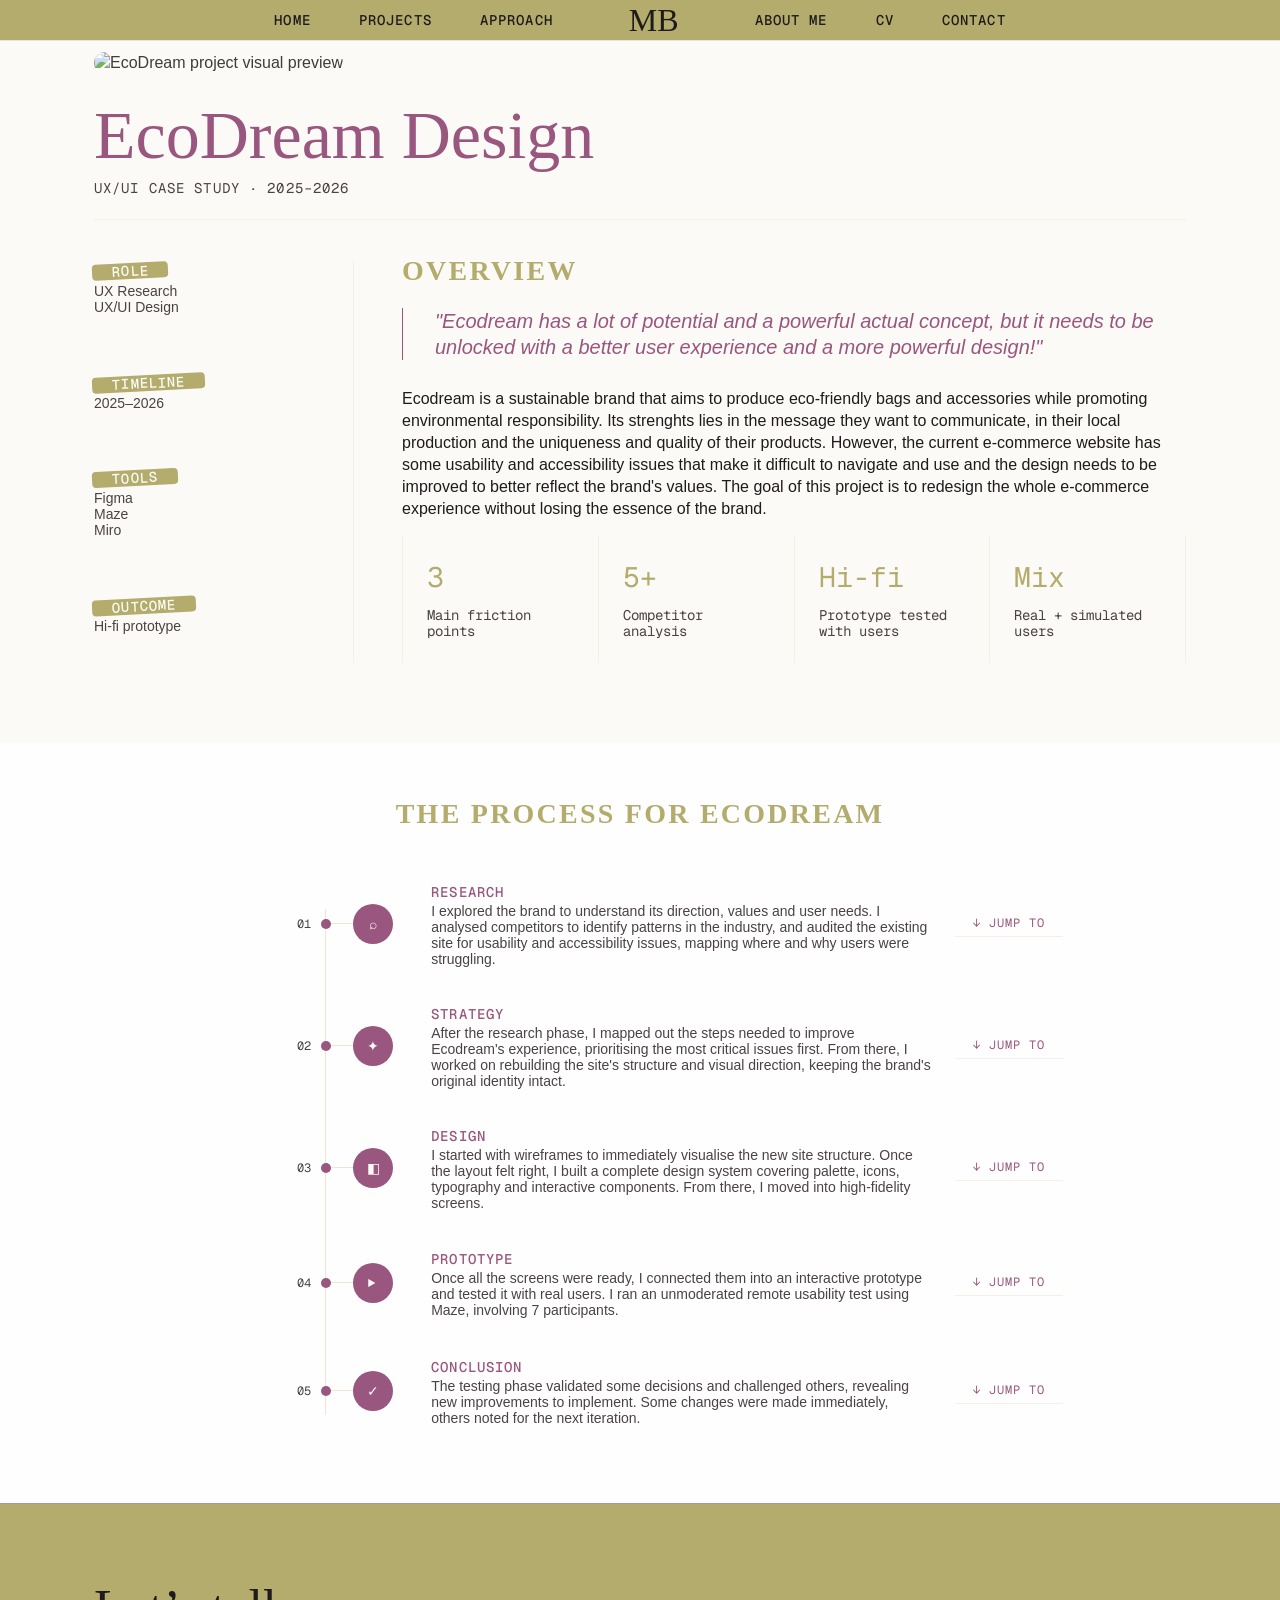
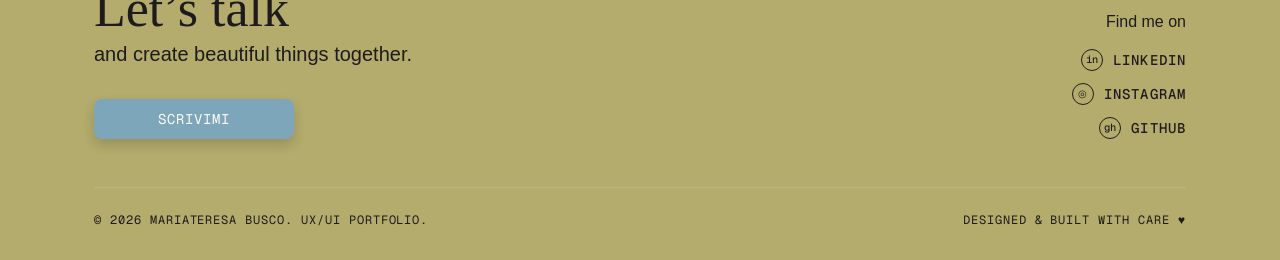
==== Progetti/Ecodream.html @ c70e2c80 "update" ====
<!DOCTYPE html>
<html lang="en">
<head>
  <meta charset="UTF-8">

  <meta name="viewport" content="width=device-width, initial-scale=1.0">

  <title>EcoDream Case Study - Mariateresa Busco</title>

  <meta name="description" content="EcoDream UX/UI case study focused on sustainable e-commerce, wireframing and user-centered design.">

  <link rel="icon" href="Assets/Favicon/favicon.svg" type="image/svg+xml">

  <link rel="preconnect" href="https://fonts.googleapis.com">
  <link rel="preconnect" href="https://fonts.gstatic.com" crossorigin>

  <link href="https://fonts.googleapis.com/css2?family=Geist+Mono:ital,wght@0,100..900;1,100..900&display=swap" rel="stylesheet">

  <link href="https://cdn.jsdelivr.net/npm/bootstrap@5.3.3/dist/css/bootstrap.min.css" rel="stylesheet">

  <link rel="stylesheet" href="../CSS/style.css">
</head>

<body class="ecodream-page">

<header class="site-header">
  <nav class="navbar">
    <div class="container page-container nav-wrapper">

      <ul class="nav-menu nav-menu-left">
        <li><a href="../index.html">Home</a></li>
        <li><a href="../index.html#projects">Projects</a></li>
        <li><a href="../index.html#approach">Approach</a></li>
      </ul>

      <a href="../index.html" class="site-logo" aria-label="Back to homepage">
        MB
      </a>

      <ul class="nav-menu nav-menu-right">
        <li><a href="../about.html">About me</a></li>
        <li><a href="../cv.html">CV</a></li>
        <li><a href="../contact.html">Contact</a></li>
      </ul>

    </div>
  </nav>
</header>

<main class="case-study-page">

  <!-- HERO -->
  <section class="case-hero">
    <div class="container page-container">

      <div class="case-hero-top">
        <div class="case-hero-image-wrapper">
  <img
    src="../Assets/Image/heroecodream.svg"
    alt="EcoDream project visual preview"
    class="case-hero-image"
  >
</div>
        
        <h1>EcoDream Design</h1>
        <p class="case-kicker">UX/UI Case Study · 2025–2026</p>
      </div>

      <div class="case-hero-line"></div>

      <div class="case-hero-grid">

        <aside class="case-meta">
          <div class="case-meta-item">
            <span class="diagonal-highlight" style="transform: rotate(-3deg);">Role</span>
            <p>UX Research<br>UX/UI Design</p>
          </div>

          <div class="case-meta-item">
            <span class="diagonal-highlight" style="transform: rotate(-3deg);">Timeline</span>
            <p>2025–2026</p>
          </div>

          <div class="case-meta-item">
            <span class="diagonal-highlight" style="transform: rotate(-3deg);">Tools</span>
            <p>Figma<br>Maze<br>Miro</p>
          </div>

          <div class="case-meta-item">
            <span class="diagonal-highlight" style="transform: rotate(-3deg);">Outcome</span>
            <p>Hi-fi prototype</p>
          </div>
        </aside>

        <div class="case-overview-intro">
          <p class="section-label">Overview</p>

          <blockquote class="case-quote">
          <h4>
            "Ecodream has a lot of potential and a powerful actual concept, but it needs to be unlocked with a better user experience and a more powerful design!"
          </h4>
          </blockquote>
          <p>Ecodream is a sustainable brand that aims to produce eco-friendly bags and accessories while promoting environmental responsibility.
            Its strenghts lies in the message they want to communicate, in their local production and the uniqueness and quality of their products.
            However, the current e-commerce website has some usability and accessibility issues that make it difficult to navigate and use and the design needs to be improved to better reflect the brand's values.
            The goal of this project is to redesign the whole e-commerce experience without losing the essence of the brand.

          <div class="case-overview-stats">
  

  <div class="case-stat">
    <span>3</span>
    <p>Main friction points</p>
  </div>

  <div class="case-stat">
    <span>5+ </span>
    <p>Competitor analysis</p>
  </div>


  <div class="case-stat">
    <span>Hi-fi</span>
    <p>Prototype tested with users</p>
  </div>

  <div class="case-stat">
    <span>Mix </span>
    <p>Real + simulated users</p>
  </div>
</div>
        </div>

      </div>

    </div>
  </section>

  <!-- PROCESS -->
  <section class="case-process">
    <div class="container page-container">

      <p class="section-label">The process for Ecodream</p>

      <div class="case-process-layout">

        <div class="case-process-timeline">

  <article class="case-process-step">
  <span class="case-process-index">01</span>

  <div class="case-process-visual">
    <span class="case-process-dot"></span>
    <span class="case-process-connector"></span>
    <span class="case-process-icon" aria-hidden="true">⌕</span>
  </div>

  <div class="case-process-text">
    <h3>Research</h3>
    <p>I explored the brand to understand its direction, values and user needs. I analysed competitors to identify patterns in the industry, and audited the existing site for usability and accessibility issues, mapping where and why users were struggling.</p>
  </div>

  <a href="#research" class="case-process-link">
    <span aria-hidden="true">↓</span>
    Jump to
  </a>
</article>

  <article class="case-process-step">
    <span class="case-process-index">02</span>

    <div class="case-process-visual">
      <span class="case-process-dot"></span>
      <span class="case-process-connector"></span>
      <span class="case-process-icon" aria-hidden="true">✦</span>
    </div>

    <div class="case-process-text">
      <h3>Strategy</h3>
      <p>After the research phase, I mapped out the steps needed to improve Ecodream's experience, prioritising the most critical issues first. From there, I worked on rebuilding the site's structure and visual direction, keeping the brand's original identity intact.

      </p></div>
    <a href="#strategy" class="case-process-link">
    <span aria-hidden="true">↓</span>
    Jump to
  </a>
  </article>

  <article class="case-process-step">
    <span class="case-process-index">03</span>

    <div class="case-process-visual">
      <span class="case-process-dot"></span>
      <span class="case-process-connector"></span>
      <span class="case-process-icon" aria-hidden="true">◧</span>
    </div>

    <div class="case-process-text">
      <h3>Design</h3>
      <p>I started with wireframes to immediately visualise the new site structure. Once the layout felt right, I built a complete design system covering palette, icons, typography and interactive components. From there, I moved into high-fidelity screens.</p>
    </div>
    <a href="#design" class="case-process-link">
    <span aria-hidden="true">↓</span>
    Jump to
  </a>
  </article>

  <article class="case-process-step">
    <span class="case-process-index">04</span>

    <div class="case-process-visual">
      <span class="case-process-dot"></span>
      <span class="case-process-connector"></span>
      <span class="case-process-icon" aria-hidden="true">▶</span>
    </div>

    <div class="case-process-text">
      <h3>Prototype</h3>
      <p>Once all the screens were ready, I connected them into an interactive prototype and tested it with real users. I ran an unmoderated remote usability test using Maze, involving 7 participants.</p>
    </div>
    <a href="#prototype" class="case-process-link">
    <span aria-hidden="true">↓</span>
    Jump to
  </a>
  </article>

  <article class="case-process-step">
    <span class="case-process-index">05</span>

    <div class="case-process-visual">
      <span class="case-process-dot"></span>
      <span class="case-process-connector"></span>
      <span class="case-process-icon" aria-hidden="true">✓</span>
    </div>

    <div class="case-process-text">
      <h3>Conclusion</h3>
      <p>The testing phase validated some decisions and challenged others, revealing new improvements to implement. Some changes were made immediately, others noted for the next iteration.</p>
    </div>
    <a href="#conclusion
    " class="case-process-link">
    <span aria-hidden="true">↓</span>
    Jump to
  </a>
  </article>

</div>

      </div>

    </div>
  </section>

</main>

<footer class="site-footer">
  <div class="container page-container">

    <div class="footer-content">

      <div class="footer-main">
        <h2>Let’s talk</h2>

        <p class="footer-subtitle">
          and create beautiful things together.
        </p>

        <a href="../contact.html" class="btn-custom btn-custom-large btn-custom-primary">
          Scrivimi
        </a>
      </div>

      <div class="footer-social">
        <p>Find me on</p>

        <div class="footer-links">
          <a href="https://www.linkedin.com/" target="_blank" rel="noopener noreferrer">
            <span class="footer-link-icon" aria-hidden="true">in</span>
            <span>LinkedIn</span>
          </a>

          <a href="https://www.instagram.com/" target="_blank" rel="noopener noreferrer">
            <span class="footer-link-icon" aria-hidden="true">◎</span>
            <span>Instagram</span>
          </a>

          <a href="https://github.com/" target="_blank" rel="noopener noreferrer">
            <span class="footer-link-icon" aria-hidden="true">gh</span>
            <span>GitHub</span>
          </a>
        </div>
      </div>

    </div>

    <div class="footer-bottom">
      <p>© 2026 Mariateresa Busco. UX/UI Portfolio.</p>
      <p>Designed &amp; built with care ♥</p>
    </div>

  </div>
</footer>

</body>
</html>
---- CSS/style.css ----
/* =========================  TYPOGRAPHY SCALE - DESKTOP ========================= */
@font-face {
  font-family: "Satoshi-Variable";
  src: url("Assets/Fonts/Satoshi-Variable.woff2") format("woff2");
  font-weight: 400;
  font-style: normal;
  font-display: swap;
}
@font-face {
  font-family: "Satoshi";
  src: url("Assets/Fonts/Satoshi-VariableItalic.woff2") format("woff2");
  font-weight: 400;
  font-style: italic;
  font-display: swap;
}
@font-face {
  font-family: "Sundrea";
  src: url("Assets/Fonts/Sundrea.woff2") format("woff2");
  font-weight: 400;
  font-style: normal;
  font-display: swap;
}
*,
*::before,
*::after {
  box-sizing: border-box;
}

html {
  scroll-behavior: smooth;
  scroll-padding-top: 90px;
}

body {
  margin: 0;
  background-color: #FCFAF6;
  color: #1F1B1C;
  font-family: "Satoshi-Variable", sans-serif;
  font-size: 1rem;
  line-height: 1.375rem;
}

img {
  max-width: 100%;
  height: auto;
}

a {
  color: inherit;
  text-decoration: none;
}

.page-container {
  padding-left: 24px;
  padding-right: 24px;
}

section {
  padding-top: 96px;
  padding-bottom: 96px;
}

.section-label {
  margin-bottom: 16px;
  color: #720E2B;
  font-family: "Sundrea", serif;
  font-size: 0.78rem;
  font-weight: 700;
  letter-spacing: 0.14em;
  text-transform: uppercase;
}

h1,
h2,
h3,
h4,
p {
  margin-top: 0;
}

h1 {
  max-width: 900px;
  margin-bottom: 24px;
  font-family: "Sundrea", serif;
  font-size: 4.25rem;
  line-height: 5.1875rem;
  color: #720E2B;
}

h2 {
  max-width: 760px;
  margin-bottom: 20px;
  font-family: "Sundrea", serif;
  font-size: 3.25rem;
  line-height: 4.0625rem;
}

h3 {
  margin-bottom: 12px;
  font-family: "Geist Mono", monospace;
  font-size: 2.375rem;
  line-height: 2.8125rem;
}

h4 {
  margin-bottom: 12px;
  font-family: "Geist Mono", monospace;
  font-size: 1.75rem;
  line-height: 2.1875rem;
}

p {
  color: #1F1B1C;
  font-size: 1rem;
  line-height: 1.375rem;
}

/* ------------------LAYOUT / STRUCTURE--------------------------- */
.site-header {
  position: sticky;
  top: 0;
  z-index: 1000;
  background-color: #720E2B;
  border-bottom: 1px solid rgba(167, 154, 157, 0.25);
}

.navbar {
  width: 100%;
  padding: 0;
}

.nav-wrapper {
  width: -moz-fit-content;
  width: fit-content;
  min-height: 40px;
  display: flex;
  align-items: center;
  justify-content: center;
  gap: 48px;
}

.nav-menu {
  display: flex;
  align-items: center;
  gap: 48px;
  list-style: none;
  margin: 0;
  padding: 0;
}

.site-logo {
  flex-shrink: 0;
}

/* ------------------FINE LAYOUT / STRUCTURE--------------------------- */
.hero-section {
  position: relative;
  z-index: 1;
  overflow: hidden;
  padding-bottom: clamp(100px, 12vw, 180px);
}

.hero-row {
  row-gap: 48px;
}

.section-heading {
  max-width: 760px;
  margin-bottom: 48px;
  color: #720E2B;
}

/* --------------------------- PROJECTS LAYOUT----------------------------------- */
.projects-section {
  padding-top: 0px;
}

.projects-section .section-heading {
  max-width: 760px;
  margin-left: auto;
  text-align: right;
  margin-bottom: 48px;
  margin-top: -40px;
}

.projects-asymmetric-grid {
  display: grid;
  grid-template-columns: repeat(12, 1fr);
  -moz-column-gap: 24px;
       column-gap: 24px;
  row-gap: 64px !important;
  align-items: stretch;
}

/* --------------------------- FINE PROJECTS LAYOUT----------------------------------- */
.approach-section {
  background-color: #FCFAF6;
  margin-top: -60px;
}

.approach-grid {
  display: grid;
  grid-template-columns: repeat(4, 1fr);
  gap: 1px;
  border: 1px solid #A79A9D;
  background-color: #A79A9D;
  border-radius: 16px;
  overflow: hidden;
}

.site-footer {
  padding: 32px 0;
  border-top: 1px solid #A79A9D;
}

.footer-content {
  display: flex;
  justify-content: space-between;
  gap: 24px;
  align-items: center;
}

.footer-links {
  display: flex;
  gap: 20px;
}

/* ------------------BUTTONS / CTA--------------------------- */
.btn-custom {
  display: inline-flex;
  align-items: center;
  justify-content: center;
  border: none;
  text-decoration: none;
  font-family: "Geist Mono", monospace;
  font-weight: 400;
  line-height: 1;
  color: #FCFAF6;
  font-size: 0.875rem;
  text-transform: uppercase;
  cursor: pointer;
  letter-spacing: 0.08em;
  transition: background-color 0.25s ease, color 0.25s ease, transform 0.25s ease, box-shadow 0.25s ease;
}

/* Sizes */
.btn-custom-large {
  min-width: 200px;
  min-height: 40px;
  padding: 8px 32px;
  border-radius: 8px;
  font-size: 0.875rem;
  line-height: 1.375rem;
}

.btn-custom-small {
  min-width: 140px;
  min-height: 30px;
  padding: 8px 24px;
  border-radius: 8px;
  font-size: 0.75rem;
  line-height: 1rem;
}

/* Primary: blue */
.btn-custom-primary {
  background-color: #7DA6BB;
  color: #FCFAF6;
  box-shadow: 0 6px 12px rgba(31, 27, 28, 0.18);
}
.btn-custom-primary:hover {
  background-color: rgb(91.5151515152, 143.0757575758, 169.4848484848);
  color: #FCFAF6;
  transform: rotate(-2deg);
}
.btn-custom-primary:active {
  background-color: rgb(72.1212121212, 115.6060606061, 137.8787878788);
  color: #FCFAF6;
  transform: rotate(0deg);
  box-shadow: none;
}

/* Secondary: grey */
.btn-custom-secondary {
  background-color: rgb(190.746031746, 181.253968254, 183.4444444444);
  color: #FCFAF6;
  box-shadow: 0 6px 12px rgba(31, 27, 28, 0.18);
}
.btn-custom-secondary:hover {
  background-color: #A79A9D;
  color: #FCFAF6;
  transform: rotate(-2deg);
}
.btn-custom-secondary:active {
  background-color: rgb(143.253968254, 126.746031746, 130.5555555556);
  color: #FCFAF6;
  transform: rotate(0deg);
  box-shadow: none;
}

/* Disabled */
.btn-custom.is-disabled,
.btn-custom:disabled {
  background-color: #A79A9D;
  color: #FCFAF6;
  pointer-events: none;
  cursor: not-allowed;
  box-shadow: none;
  transform: none;
}

/* -----------------------------END BUTTON---------------------------------- */
.style-one {
  font-feature-settings: "ss01" on;
}

.diagonal-highlight {
  display: inline-block;
  padding: 0.08em 0.2em;
  background-color: #7DA6BB;
  color: #720E2B;
  transform: rotate(-3deg);
  transform-origin: center;
  line-height: 1;
  font-family: "Geist Mono", monospace;
  border-radius: 4px;
  margin: 0 4px;
}

.bigger-word {
  display: inline-block;
  font-size: 120%;
}

/* ------------------Nav Menu--------------------------- */
.site-logo {
  display: inline-flex;
  align-items: center;
  justify-content: center;
  margin-inline: 28px;
  flex-shrink: 0;
}

.site-logo {
  font-family: "Sundrea", serif;
  font-size: 2rem;
  line-height: 1;
  font-weight: 400;
  color: #7DA6BB;
  text-decoration: none;
}

.nav-menu a {
  font-family: "Geist Mono", monospace;
  font-size: 0.875rem;
  line-height: 1.375rem;
  font-weight: 500;
  letter-spacing: 0.08em;
  text-transform: uppercase;
  color: #FCFAF6;
  text-decoration: none;
}
.nav-menu a:hover {
  color: #7DA6BB;
}

/* ------------------ FINE Nav Menu--------------------------- */
.hero-text {
  max-width: -moz-fit-content;
  max-width: fit-content;
  margin-bottom: 32px;
  font-family: "Satoshi-Variable", sans-serif;
  font-size: 1.25rem;
  line-height: 1.625rem;
}

.hero-actions {
  display: flex;
  flex-wrap: wrap;
  gap: 16px;
}

.hero-title {
  display: flex;
  align-items: center;
  gap: 4px;
  max-width: 1000px;
  margin-bottom: 32px;
  font-family: "Sundrea", serif;
  font-size: 4.25rem;
  line-height: 5.1875rem;
  font-weight: 400;
}

.hero-title-kicker {
  display: flex;
  flex-direction: column;
  flex-shrink: 0;
  font-family: "Sundrea", serif;
  font-size: 1.75rem;
  line-height: 1.375rem;
  font-weight: 700;
  text-transform: uppercase;
  letter-spacing: 0.08em;
  color: #7DA6BB;
}

/* ------------------ ARROWS--------------------------- */
.section-heading-arrow-left {
  position: relative;
  display: block;
  width: 300px;
  height: 2px;
  margin-top: -35px;
  margin-left: auto;
  background-color: #1F1B1C;
  z-index: -1;
}

.section-heading-arrow-left::before {
  content: "";
  position: absolute;
  left: 0;
  top: 50%;
  width: 10px;
  height: 10px;
  border-left: 2px solid #1F1B1C;
  border-bottom: 2px solid #1F1B1C;
  transform: translateY(-50%) rotate(45deg);
}

.projects-section .section-heading .section-heading-arrow-left {
  margin-left: auto;
}

.hero-title-arrow {
  position: relative;
  display: inline-block;
  flex-shrink: 0;
  width: 85px;
  height: 2px;
  margin-bottom: 4px;
  background-color: #1F1B1C;
}

.hero-title-arrow::after {
  content: "";
  position: absolute;
  right: 0;
  top: 50%;
  width: 9px;
  height: 9px;
  border-top: 1px solid #1F1B1C;
  border-right: 1px solid #1F1B1C;
  transform: translateY(-50%) rotate(45deg);
}

/* ------------------ARROWS END--------------------------- */
.hero-title-main {
  display: inline-block;
}

.hero-title-line {
  display: block;
}

.hero-title-small {
  display: block;
  max-width: 640px;
  margin-top: 24px;
  font-family: "Satoshi-Variable", sans-serif;
  font-size: 1.25rem;
  line-height: 1.625rem;
}

.hero-image-wrapper {
  width: 100%;
  max-width: 320px;
  margin-left: auto;
  display: flex;
  justify-content: flex-end;
  align-items: center;
  position: relative;
  z-index: 2;
}

.hero-image {
  display: block;
  width: 100%;
  max-width: 260px;
  height: auto;
  -o-object-fit: contain;
     object-fit: contain;
}

/* --------------------------- PROJECTS ----------------------------------- */
.project-card-01 {
  grid-column: 1/span 7;
}

.project-card-02 {
  grid-column: 8/span 5;
}

.project-card-03 {
  grid-column: 1/span 5;
}

.project-card-04 {
  grid-column: 6/span 7;
}

.project-card {
  position: relative;
  overflow: visible;
  padding: 0;
  border: 1px solid rgb(246.9, 241.5, 230.7);
  border-radius: 8px;
  background-color: #FCFAF6;
  display: flex;
  flex-direction: column;
  box-shadow: 0 8px 10px rgba(128, 125, 120, 0.08);
}

.project-card-large {
  min-height: 460px;
}

.project-card-small {
  min-height: 320px;
}

.project-card-title {
  position: absolute;
  top: -16px;
  left: 28px;
  display: inline-flex;
  align-items: center;
  max-width: calc(100% - 56px);
  padding: 4px 18px;
  border-radius: 8px;
  font-family: "Geist Mono", monospace;
  font-size: 0.75rem;
  line-height: 1rem;
  font-weight: 500;
  text-transform: uppercase;
  letter-spacing: 0.08em;
  color: #1F1B1C;
  z-index: 2;
}

.project-card--uxui .project-card-title {
  background-color: #D7E3EA;
}

.project-card--branding .project-card-title {
  background-color: #D3B4BD;
}

.project-card-main {
  flex: 1;
  display: grid;
  padding-top: 0;
}

.project-card-main-horizontal {
  grid-template-columns: 0.95fr 1.35fr;
}

.project-card-main-vertical {
  grid-template-columns: 1fr;
}

.project-card-media {
  min-height: 200px;
  display: flex;
  align-items: center;
  justify-content: center;
  width: 100%;
  background-color: #D7E3EA;
  overflow: hidden;
  border-radius: 8px 8px 0 0;
}

.project-card-media img {
  width: 100%;
  height: 100%;
  -o-object-fit: cover;
     object-fit: cover;
  display: block;
}

.project-card-main-horizontal .project-card-media {
  height: 100%;
}

.project-card-text {
  padding: 28px;
  display: flex;
  flex-direction: column;
  justify-content: center;
}

.project-card-text h4 {
  margin-bottom: 12px;
  font-family: "Sundrea", serif;
  font-size: 1.75rem;
  line-height: 2.1875rem;
  font-weight: 500;
  color: #1F1B1C;
  text-transform: uppercase;
  color: #720E2B;
}

.project-card-text p {
  max-width: 420px;
  margin-bottom: 0;
  color: #4A4243;
}

.project-card-footer {
  display: flex;
  justify-content: space-between;
  align-items: center;
  gap: 24px;
  margin: 0 28px 24px;
  padding-top: 20px;
  border-top: 1px solid rgb(245.625, 239.375, 226.875);
}

.project-tags {
  display: flex;
  flex-wrap: wrap;
  gap: 8px;
}

.project-tags span {
  display: inline-flex;
  align-items: center;
  padding: 4px 12px;
  border-radius: 8px;
  font-family: "Geist Mono", monospace;
  font-size: 0.75rem;
  line-height: 1rem;
  color: #4A4243;
  background-color: rgb(238.2380952381, 235.7619047619, 236.3333333333);
}

.project-arrow {
  width: 44px;
  color: #1F1B1C;
  font-size: 1.75rem;
}

/* -------------------------END PROJECTS--------------------------- */
/* ========================  APPROACH PATH ========================= */
.approach-path-wrapper {
  position: relative;
  display: grid;
  grid-template-columns: 180px 1fr;
  align-items: center;
  gap: 0px;
  margin-top: -40px;
}

.approach-illustration {
  display: flex;
  align-items: flex-end;
  justify-content: center;
}

.approach-image {
  width: 140px;
  height: auto;
  display: block;
}

.approach-path {
  position: relative;
  min-height: 300px;
}

.approach-line path {
  fill: none;
  stroke-linecap: round;
  stroke-linejoin: round;
}

.approach-line-base {
  stroke: #720E2B;
  stroke-width: 8px;
}

.approach-line-dots {
  stroke: #FCFAF6;
  stroke-width: 1.5;
  stroke-dasharray: 7 12;
}

.approach-path-points {
  position: absolute;
  inset: 0;
  z-index: 2;
  pointer-events: none;
}

.approach-path-point {
  position: absolute;
  width: 50px;
  height: 50px;
  display: inline-flex;
  align-items: center;
  justify-content: center;
  line-height: 1;
  font-weight: 600;
  transform: translate(-50%, -50%);
}

/* Posizioni dei 5 punti sulla linea */
.approach-path-point-01 {
  left: 13%;
  top: 50%;
}

.approach-path-point-02 {
  left: 31%;
  top: 52%;
}

.approach-path-point-03 {
  left: 51%;
  top: 50%;
}

.approach-path-point-04 {
  left: 71%;
  top: 54%;
}

.approach-path-point-05 {
  left: 89%;
  top: 52%;
}

.approach-step-01 {
  left: 6%;
  top: 65%;
}

.approach-step-02 {
  left: 26%;
  top: 18%;
}

.approach-step-03 {
  left: 44%;
  top: 65%;
}

.approach-step-04 {
  left: 64%;
  top: 14%;
}

.approach-step-05 {
  right: 0;
  top: 67%;
}

.approach-step {
  position: absolute;
  width: 200px;
  min-height: 96px;
  padding: 0;
  background-color: none;
  overflow: visible;
  z-index: 2;
}

.approach-step-title {
  position: absolute;
  top: -14px;
  left: 0px;
  display: inline-flex;
  align-items: center;
  max-width: calc(100% - 28px);
  padding: 4px 14px;
  border-radius: 8px;
  font-family: "Geist Mono", monospace;
  font-size: 0.75rem;
  line-height: 1rem;
  font-weight: 500;
  text-transform: uppercase;
  letter-spacing: 0.08em;
  color: #FCFAF6;
  background-color: #7DA6BB;
  white-space: nowrap;
  z-index: 3;
}

.approach-step p {
  margin-bottom: 0;
  font-size: 0.875rem;
  line-height: 1rem;
  margin-top: 10px;
}

.approach-note {
  width: -moz-fit-content;
  width: fit-content;
  max-width: 560px;
  margin: 56px auto 0;
  padding: 24px 32px;
  border-top: 1px solid rgb(245.625, 239.375, 226.875);
  text-align: center;
}

.approach-note h2 {
  margin-bottom: 8px;
  font-weight: 500;
  text-transform: uppercase;
  letter-spacing: 0.08em;
  color: #7DA6BB;
  font-size: 1.75rem;
}

.approach-note p {
  margin-bottom: 0;
  font-family: "Satoshi-Variable", sans-serif;
  font-size: 1.25rem;
  line-height: 1.625rem;
  color: #1F1B1C;
}

.approach-note-arrow {
  position: relative;
  display: inline-block;
  width: 150px;
  height: 2px;
  margin-top: 18px;
  background-color: #7DA6BB;
  animation: arrow-move-left 1.6s ease-in-out infinite;
}

.approach-note-arrow::before {
  content: "";
  position: absolute;
  left: 0;
  top: 50%;
  width: 10px;
  height: 10px;
  border-left: 2px solid #7DA6BB;
  border-bottom: 2px solid #7DA6BB;
  transform: translateY(-50%) rotate(45deg);
}

@keyframes arrow-move-left {
  0% {
    transform: translateX(0);
    opacity: 0.45;
  }
  50% {
    transform: translateX(-12px);
    opacity: 1;
  }
  100% {
    transform: translateX(0);
    opacity: 0.45;
  }
}
.contact-cta {
  padding: 56px;
  border-radius: 16px;
  background-color: #1F1B1C;
}
.contact-cta h2,
.contact-cta p {
  color: white;
}
.contact-cta p {
  max-width: 560px;
  opacity: 0.78;
}
.contact-cta .section-label {
  color: #FCFAF6;
}
.contact-cta .btn-primary-custom {
  margin-top: 20px;
  background-color: #FCFAF6;
  color: #1F1B1C;
}
.contact-cta .btn-primary-custom:hover {
  background-color: #FCFAF6;
  color: #720E2B;
}

/*  DIAGONAL MARQUEE */
.diagonal-marquee-section {
  position: absolute;
  left: 0;
  right: 0;
  bottom: clamp(10px, 3vw, 50px);
  height: 120px;
  z-index: 5;
  overflow: visible;
  pointer-events: none;
}

.diagonal-marquee {
  position: absolute;
  left: 50%;
  top: 50%;
  width: 130vw;
  transform: translate(-50%, -50%) rotate(-4deg);
  background-color: #720E2B;
  color: #FCFAF6;
  overflow: hidden;
  padding: 8px 0;
  z-index: 10;
}

.diagonal-marquee-track {
  display: flex;
  width: -moz-max-content;
  width: max-content;
  gap: 48px;
  animation: marquee-scroll 30s linear infinite;
}

.diagonal-marquee-track span {
  flex-shrink: 0;
  font-family: "Geist Mono", monospace;
  font-size: 0.875rem;
  line-height: 1.375rem;
  font-weight: 500;
  text-transform: uppercase;
  letter-spacing: 0.08em;
  white-space: nowrap;
}

@keyframes marquee-scroll {
  from {
    transform: translateX(0);
  }
  to {
    transform: translateX(-50%);
  }
}
/* ------------------------- FOOTER --------------------------- */
.site-footer {
  padding: 72px 0 32px;
  background-color: #720E2B;
  color: #FCFAF6;
}

.footer-content {
  display: flex;
  justify-content: space-between;
  align-items: flex-end;
  gap: 48px;
  padding-bottom: 48px;
  border-bottom: 1px solid rgb(136.7109375, 16.7890625, 51.56640625);
}

.footer-main {
  max-width: 720px;
}

.footer-main .section-label {
  margin-bottom: 16px;
  color: #FCFAF6;
}

.footer-subtitle {
  max-width: 700px;
  margin-bottom: 32px;
  font-family: "Satoshi-Variable", sans-serif;
  font-size: 1.25rem;
  line-height: 1.625rem;
  color: rgb(191.9696969697, 211.8484848485, 222.0303030303);
  margin-top: -20px;
}

.footer-social {
  display: flex;
  flex-direction: column;
  align-items: flex-end;
}

.footer-links {
  display: flex;
  flex-direction: column;
  align-items: flex-end;
  gap: 12px;
}

.footer-links a {
  display: inline-flex;
  align-items: center;
  gap: 10px;
  font-family: "Geist Mono", monospace;
  font-size: 0.875rem;
  line-height: 1.375rem;
  font-weight: 500;
  text-transform: uppercase;
  letter-spacing: 0.08em;
  color: #FCFAF6;
  text-decoration: none;
}
.footer-links a:hover {
  color: #7DA6BB;
}

.footer-link-icon {
  width: 22px;
  height: 22px;
  border: 1px solid currentColor;
  border-radius: 50%;
  display: inline-flex;
  align-items: center;
  justify-content: center;
  flex-shrink: 0;
  font-family: "Geist Mono", monospace;
  font-size: 0.65rem;
  line-height: 1;
  letter-spacing: 0;
  text-transform: lowercase;
}

.footer-bottom {
  display: flex;
  justify-content: space-between;
  align-items: center;
  gap: 24px;
  padding-top: 24px;
}

.footer-bottom p {
  margin-bottom: 0;
  font-family: "Geist Mono", monospace;
  font-size: 0.75rem;
  line-height: 1rem;
  color: rgb(239.25, 228.75, 207.75);
  text-transform: uppercase;
  letter-spacing: 0.08em;
}

@media (max-width: 992px) {
  .projects-grid,
  .approach-grid {
    grid-template-columns: repeat(2, 1fr);
  }
  .hero-card-number {
    margin-bottom: 40px;
  }
}
@media (max-width: 768px) {
  .hero-title {
    flex-direction: column;
    align-items: flex-start;
    gap: 16px;
  }
  .hero-title-arrow {
    width: 56px;
  }
  .hero-title-main {
    max-width: 100%;
  }
}
@media (max-width: 768px) {
  .hero-image-wrapper {
    margin-top: 32px;
  }
  .hero-image {
    max-width: 260px;
  }
}
@media (max-width: 768px) {
  .hero-section {
    padding-bottom: 80px;
  }
  .diagonal-marquee-section {
    height: 120px;
    margin-top: -70px;
  }
  .diagonal-marquee {
    width: 150vw;
    padding: 14px 0;
    transform: translate(-50%, -50%) rotate(-6deg);
  }
}
@media (max-width: 768px) {
  .nav-wrapper {
    grid-template-columns: 1fr;
    gap: 20px;
    justify-items: center;
  }
  .site-logo {
    order: -1;
    margin-inline: 0;
  }
  .nav-menu {
    justify-content: center;
    flex-wrap: wrap;
    gap: 16px 24px;
  }
  .nav-menu-left,
  .nav-menu-right {
    justify-content: center;
  }
  .hero-section {
    min-height: auto;
  }
}
@media (max-width: 768px) and (max-width: 992px) {
  .projects-asymmetric-grid {
    grid-template-columns: 1fr 1fr;
  }
  .project-card-large,
  .project-card-small {
    min-height: 340px;
  }
}
@media (max-width: 768px) and (max-width: 768px) {
  .projects-asymmetric-grid {
    grid-template-columns: 1fr;
  }
  .project-card {
    min-height: auto;
  }
}
@media (max-width: 768px) and (max-width: 768px) {
  .approach-path-wrapper {
    grid-template-columns: 1fr;
    gap: 32px;
  }
  .approach-illustration {
    justify-content: flex-start;
  }
  .approach-path {
    min-height: auto;
    display: grid;
    gap: 16px;
  }
  .approach-line {
    display: none;
  }
  .approach-step {
    position: static;
    max-width: 100%;
  }
}
@media (max-width: 768px) {
  .contact-cta {
    padding: 36px 24px;
  }
  .footer-content {
    flex-direction: column;
    align-items: flex-start;
  }
}
@media (max-width: 768px) {
  .footer-bottom {
    flex-direction: column;
    align-items: flex-start;
  }
}
/* =========================  Progetti ========================= */
@media (max-width: 768px) {
  .case-hero {
    padding: 72px 0 56px;
  }
  .case-hero-grid {
    grid-template-columns: 1fr;
  }
  .case-meta {
    padding-right: 0;
    border-right: none;
    border-bottom: 1px solid rgba(252, 250, 246, 0.45);
    padding-bottom: 32px;
  }
}
@media (max-width: 768px) and (max-width: 992px) {
  .case-overview-stats {
    grid-template-columns: repeat(2, 1fr);
  }
}
@media (max-width: 768px) and (max-width: 576px) {
  .case-overview-stats {
    grid-template-columns: 1fr;
  }
}
@media (max-width: 768px) {
  .case-process-layout {
    grid-template-columns: 1fr;
  }
  .case-process-timeline {
    padding-left: 48px;
  }
  .case-process-step {
    grid-template-columns: 56px 1fr;
  }
}
.ecodream-page .navbar,
.ecodream-page .site-footer {
  background-color: #B3AC6D;
}

.ecodream-page .site-header {
  background-color: #FCFAF6;
}

.ecodream-page .nav-menu a,
.ecodream-page .site-logo,
.ecodream-page .footer-main h2,
.ecodream-page .footer-subtitle,
.ecodream-page .footer-social p,
.ecodream-page .footer-links a,
.ecodream-page .footer-bottom p {
  color: #1F1B1C;
}

.ecodream-page .nav-menu a:hover,
.ecodream-page .footer-links a:hover {
  color: rgb(85.5172413793, 74.4827586207, 77.2413793103);
}

.ecodream-page .footer-content {
  border-bottom: 1px solid rgb(187.7297297297, 181.5337837838, 125.7702702703) !important;
}

.ecodream-page .diagonal-highlight {
  background-color: #B3AC6D;
  padding: 1px 20px;
  margin-left: -2px;
  color: #FCFAF6;
}

.case-study-page {
  background-color: #FCFAF6;
}

.case-hero {
  padding: 0px 0 80px;
  background-color: #FCFAF6;
  color: #1F1B1C;
}

.case-hero-top {
  padding-top: 10px;
  margin-bottom: 20px;
}

.case-hero img {
  border-radius: 16px;
  opacity: 0.85;
}

.case-kicker {
  font-family: "Geist Mono", monospace;
  font-size: 0.875rem;
  text-transform: uppercase;
  letter-spacing: 0.08em;
  color: #4A4243;
  margin-top: -24px;
}

.case-hero h1 {
  margin-top: 20px;
  font-family: "Sundrea", serif;
  font-size: 4.25rem;
  line-height: 5.1875rem;
  color: #99567E;
}

.case-hero-line {
  width: 100%;
  height: 1px;
  margin-bottom: 40px;
  background-color: rgb(245.625, 239.375, 226.875);
}

.case-hero-grid {
  display: grid;
  grid-template-columns: 260px 1fr;
  gap: 48px;
}

.case-meta {
  display: grid;
  gap: 28px;
  padding-right: 32px;
  border-right: 1px solid rgb(245.625, 239.375, 226.875);
}

.case-meta-item span {
  margin-bottom: 4px;
  font-family: "Geist Mono", monospace;
  font-size: 0.875rem;
  text-transform: uppercase;
  color: #99567E;
  font-weight: 500;
  letter-spacing: 0.08em;
}

.case-meta-item p {
  margin-bottom: 0;
  font-size: 0.875rem;
  line-height: 1rem;
  color: #4A4243;
}

.case-overview-intro {
  max-width: -moz-fit-content;
  max-width: fit-content;
}

.section-label {
  color: #B3AC6D;
  font-size: 1.75rem;
  letter-spacing: 0.08em;
}

.case-overview-intro h4 {
  margin-bottom: 28px;
  font-size: 1.25rem;
  line-height: 1.625rem;
  font-weight: 400;
  color: #99567E;
  font-family: "Satoshi-Variable", sans-serif;
}

.case-overview-stats {
  display: grid;
  grid-template-columns: repeat(4, 1fr);
  border-left: 1px solid rgb(245.625, 239.375, 226.875);
}

.case-stat {
  min-height: 120px;
  padding: 24px;
  background-color: #FCFAF6;
  border-right: 1px solid rgb(245.625, 239.375, 226.875);
}

.case-stat span {
  display: block;
  margin-bottom: 12px;
  font-family: "Geist Mono", monospace;
  font-size: 1.75rem;
  line-height: 2.1875rem;
  color: #B3AC6D;
}

.case-stat p {
  margin-bottom: 0;
  font-size: 0.875rem;
  line-height: 1rem;
  color: #4A4243;
  font-family: "Geist Mono", monospace;
}

.case-quote {
  margin: 26px 0;
  padding-left: 32px;
  border-left: 1px solid #99567E;
  font-style: italic;
}

/* PROCESS */
.case-process {
  padding: 60px 0;
  position: relative;
  background-color: rgb(254.55, 254.25, 253.65);
}

.case-process .section-label {
  text-align: center;
}

.case-process-layout {
  display: grid;
  grid-template-columns: 1fr;
  justify-items: center;
  margin-top: 56px;
}

.case-process-timeline {
  position: relative;
  display: grid;
  gap: 20px;
  width: -moz-fit-content;
  width: fit-content;
  max-width: 100%;
  margin-inline: auto;
}

/* Barra verticale centrale della timeline */
.case-process-timeline::before {
  content: "";
  position: absolute;
  left: 108px;
  top: 28px;
  bottom: 28px;
  width: 1px;
  background-color: rgb(239.25, 228.75, 207.75);
}

/* Singolo step */
.case-process-step {
  position: relative;
  display: grid;
  grid-template-columns: 36px 130px minmax(280px, 1fr) auto;
  align-items: center;
  -moz-column-gap: 24px;
       column-gap: 24px;
  padding: 0 0 16px 0;
}

.case-process-step:hover {
  border-radius: 8px;
  box-shadow: 0 8px 20px rgba(31, 27, 28, 0.08);
  background-color: hsl(40, 50%, 107.6470588235%);
}

.case-process-link {
  justify-self: end;
  display: inline-flex;
  align-items: center;
  gap: 8px;
  padding: 5px 18px;
  border-bottom: 1px solid rgb(245.625, 239.375, 226.875);
  color: #99567E;
  font-family: "Geist Mono", monospace;
  font-size: 0.75rem;
  line-height: 1rem;
  text-transform: uppercase;
  letter-spacing: 0.08em;
}

.case-process-link:hover {
  background-color: #B3AC6D;
  color: #FCFAF6;
}

/* Numero a sinistra della barra */
.case-process-index {
  font-family: "Geist Mono", monospace;
  font-size: 0.75rem;
  line-height: 1rem;
  color: #4A4243;
  text-align: right;
  margin-left: 80px;
}

/* Parte grafica: pallino + linea + sfera */
.case-process-visual {
  position: relative;
  display: flex;
  align-items: center;
  min-height: 72px;
}

/* Pallino sulla barra verticale */
.case-process-dot {
  position: absolute;
  left: 44px;
  width: 10px;
  height: 10px;
  border-radius: 50%;
  background-color: #99567E;
  z-index: 2;
}

/* Linea orizzontale dal pallino alla sfera */
.case-process-connector {
  position: absolute;
  left: 48px;
  width: 30px;
  height: 1px;
  background-color: rgb(239.25, 228.75, 207.75);
}

/* Sfera con icona */
.case-process-icon {
  position: absolute;
  left: 76px;
  width: 40px;
  height: 40px;
  border-radius: 50%;
  display: inline-flex;
  align-items: center;
  justify-content: center;
  font-family: "Geist Mono", monospace;
  font-size: 0.875rem;
  line-height: 1;
  background-color: #99567E;
  color: #FCFAF6;
}

/* Testo */
.case-process-text h3 {
  margin-bottom: 0;
  font-family: "Geist Mono", monospace;
  font-size: 0.875rem;
  line-height: 1.375rem;
  text-transform: uppercase;
  letter-spacing: 0.08em;
  color: #99567E;
}

.case-process-text p {
  max-width: 500px;
  margin-bottom: 0;
  color: #4A4243;
  font-size: 0.875rem;
  line-height: 1rem;
}

.case-process-notes {
  display: flex;
  justify-content: center;
  flex-wrap: wrap;
  gap: 16px;
  margin-top: 56px;
}

.case-process-notes a {
  font-family: "Geist Mono", monospace;
  font-size: 0.75rem;
  line-height: 1rem;
  text-transform: uppercase;
  letter-spacing: 0.08em;
  color: #4A4243;
  text-decoration: none;
  opacity: 0.7;
}
.case-process-notes a:hover {
  color: #99567E;
  opacity: 1;
}
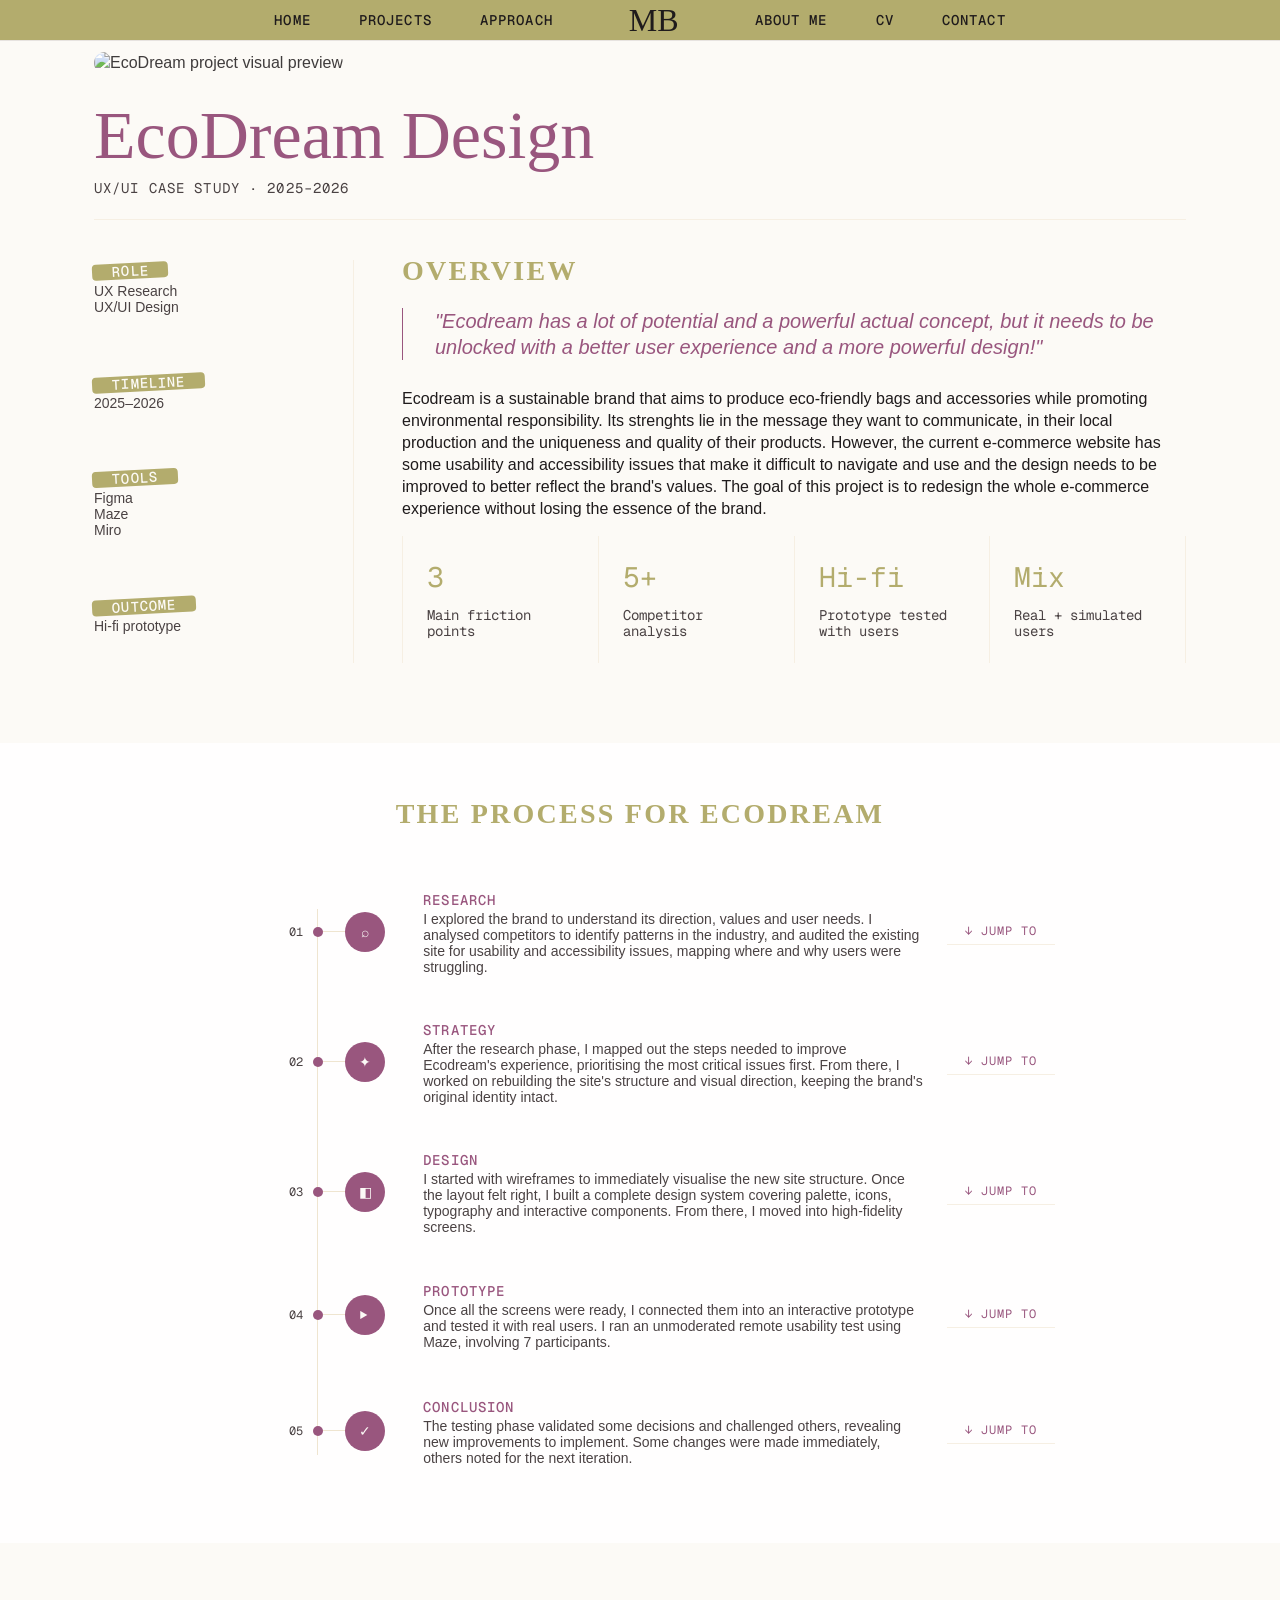
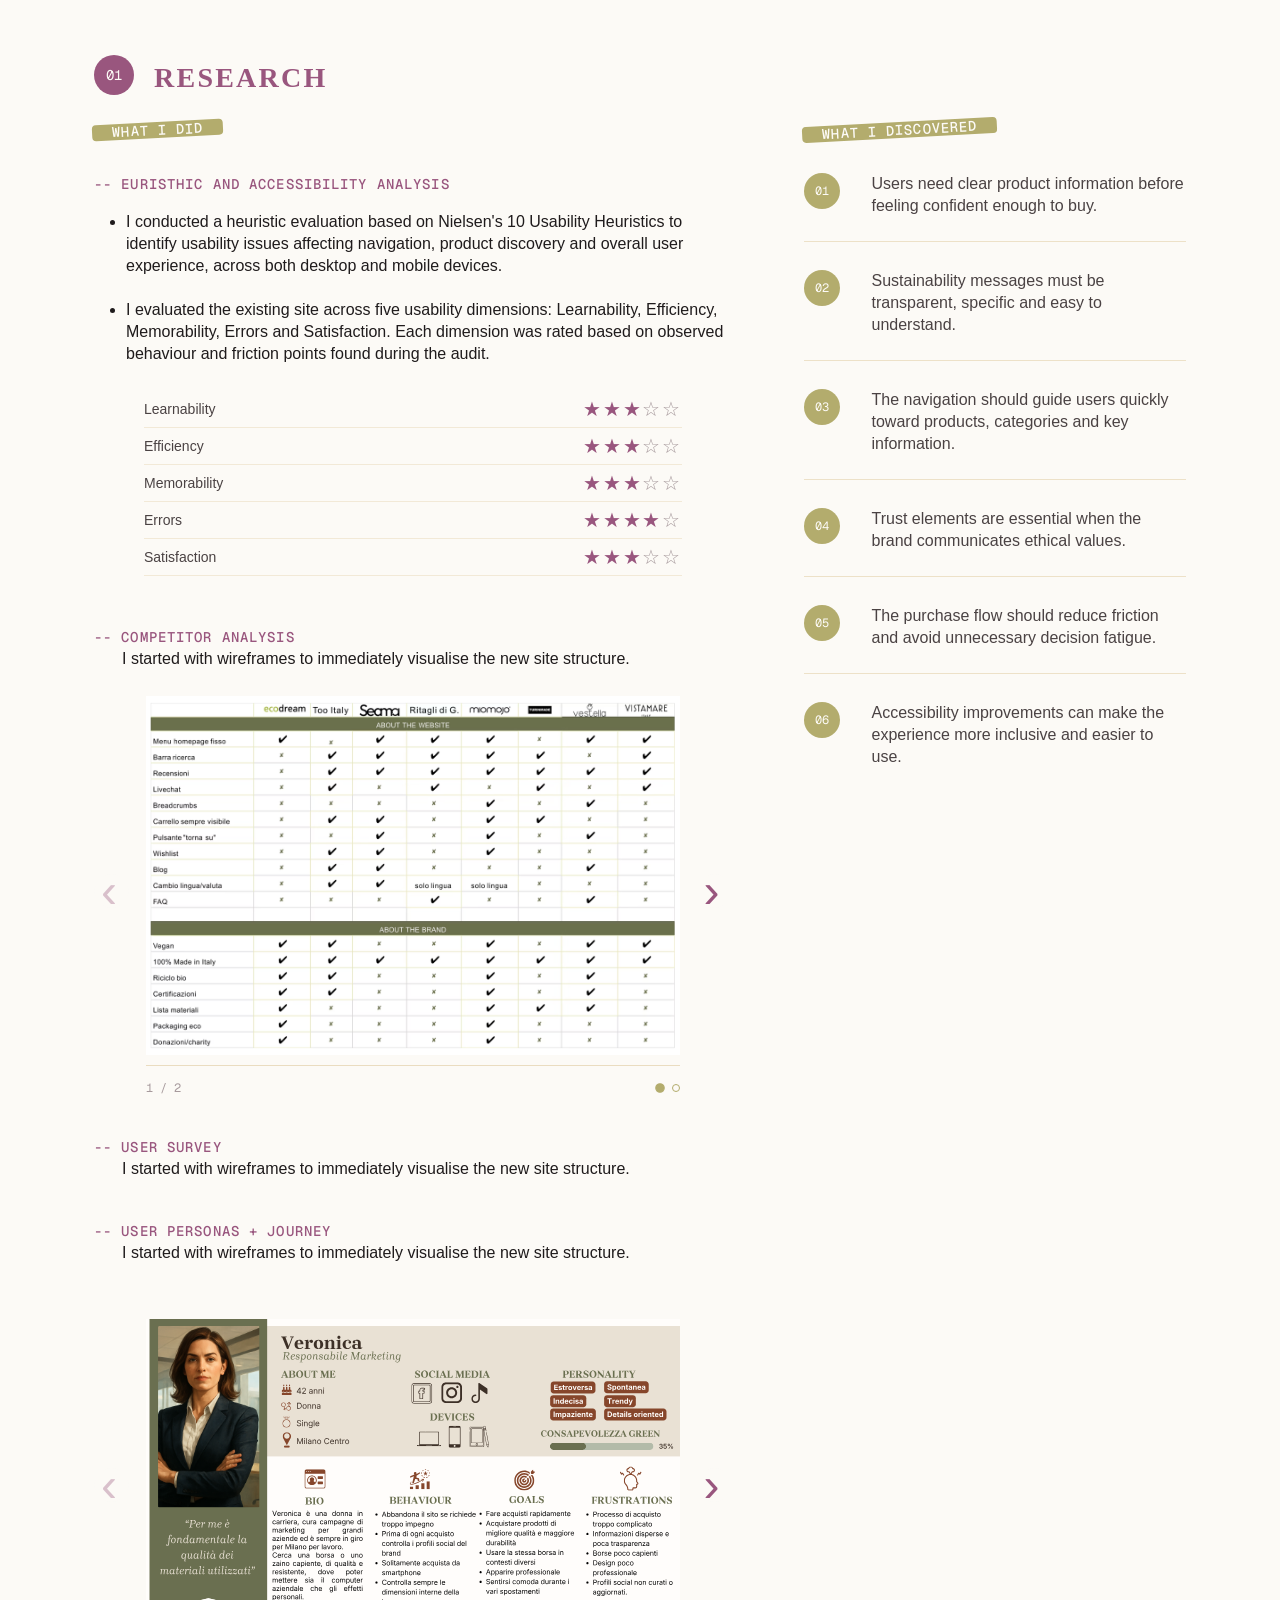
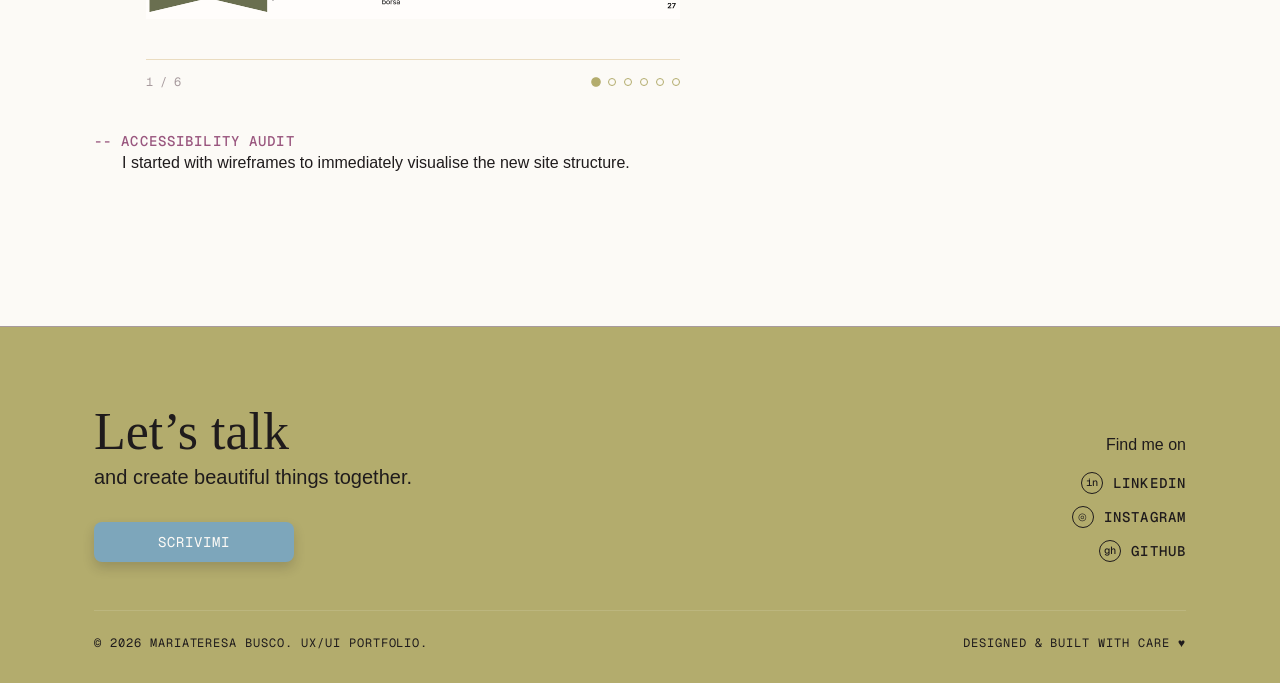
==== commit 428be711: "update" ====
--- a/Progetti/Ecodream.html
+++ b/Progetti/Ecodream.html
@@ -92,7 +92,7 @@
           </div>
         </aside>
 
-        <div class="case-overview-intro">
+        <div class="case-info">
           <p class="section-label">Overview</p>
 
           <blockquote class="case-quote">
@@ -101,9 +101,9 @@
           </h4>
           </blockquote>
           <p>Ecodream is a sustainable brand that aims to produce eco-friendly bags and accessories while promoting environmental responsibility.
-            Its strenghts lies in the message they want to communicate, in their local production and the uniqueness and quality of their products.
+            Its strenghts lie in the message they want to communicate, in their local production and the uniqueness and quality of their products.
             However, the current e-commerce website has some usability and accessibility issues that make it difficult to navigate and use and the design needs to be improved to better reflect the brand's values.
-            The goal of this project is to redesign the whole e-commerce experience without losing the essence of the brand.
+            The goal of this project is to redesign the whole e-commerce experience without losing the essence of the brand.</p>
 
           <div class="case-overview-stats">
   
@@ -237,8 +237,7 @@
       <h3>Conclusion</h3>
       <p>The testing phase validated some decisions and challenged others, revealing new improvements to implement. Some changes were made immediately, others noted for the next iteration.</p>
     </div>
-    <a href="#conclusion
-    " class="case-process-link">
+    <a href="#conclusion" class="case-process-link">
     <span aria-hidden="true">↓</span>
     Jump to
   </a>
@@ -251,6 +250,242 @@
     </div>
   </section>
 
+
+  <!------------------ RESEARCH SECTION ----------------------->
+
+<section class="case-section case-research" id="research">
+  <div class="container page-container">
+
+    <div class="case-section-title">
+      <span class="case-section-number">01</span>
+
+      <div>
+        <p class="section-label">Research</p>
+      </div>
+    </div>
+
+    <div class="case-layout case-layout-2">
+
+      <div class="case-block">
+        <h3><span class="diagonal-highlight" style="transform: rotate(-3deg);">What I did</span></h3>
+
+        <div class="case-activity">
+          <h4>-- Euristhic and Accessibility Analysis</h4>
+          <p><ul>
+            <li>I conducted a heuristic evaluation based on Nielsen's 10 Usability Heuristics to identify usability issues affecting navigation, product discovery and overall user experience, across both desktop and mobile devices.<br><br>
+            </li><li>I evaluated the existing site across five usability dimensions: Learnability, Efficiency, Memorability, Errors and Satisfaction. Each dimension was rated based on observed behaviour and friction points found during the audit.
+          </li></ul>
+        <div class="case-score-list">
+
+  <div class="case-score-item">
+    <span class="case-score-name">Learnability</span>
+    <span class="case-stars" aria-label="3 out of 5">
+      <span class="case-stars-filled">★★★</span><span class="case-stars-empty">☆☆</span>
+    </span>
+  </div>
+
+  <div class="case-score-item">
+    <span class="case-score-name">Efficiency</span>
+    <span class="case-stars" aria-label="3 out of 5">
+      <span class="case-stars-filled">★★★</span><span class="case-stars-empty">☆☆</span>
+    </span>
+  </div>
+
+  <div class="case-score-item">
+    <span class="case-score-name">Memorability</span>
+    <span class="case-stars" aria-label="3 out of 5">
+      <span class="case-stars-filled">★★★</span><span class="case-stars-empty">☆☆</span>
+    </span>
+  </div>
+
+  <div class="case-score-item">
+    <span class="case-score-name">Errors</span>
+    <span class="case-stars" aria-label="4 out of 5">
+      <span class="case-stars-filled">★★★★</span><span class="case-stars-empty">☆</span>
+    </span>
+  </div>
+
+  <div class="case-score-item">
+    <span class="case-score-name">Satisfaction</span>
+    <span class="case-stars" aria-label="3 out of 5">
+      <span class="case-stars-filled">★★★</span><span class="case-stars-empty">☆☆</span>
+    </span>
+  </div>
+
+</div></p>
+          </div>
+
+        
+        <div class="case-activity">
+          <h4>-- Competitor analysis</h4>
+          <p>I started with wireframes to immediately visualise the new site structure.</p>
+
+
+          <div class="case-gallery" data-gallery>
+            <div class="case-gallery-main">
+
+    <button class="case-gallery-arrow case-gallery-arrow-prev" type="button" data-gallery-prev aria-label="Previous image">
+      ‹
+    </button>
+  <div class="case-gallery-viewport">
+
+    <a href="../Assets/Image/comparisontable1.svg" class="case-gallery-slide is-active" data-gallery-slide>
+      <img 
+        src="../Assets/Image/comparisontable1.svg" 
+        alt="EcoDream competitor analysis preview"
+      >
+    </a>
+
+    <a href="../Assets/Image/comparisontable2.svg" class="case-gallery-slide" data-gallery-slide>
+      <img 
+        src="../Assets/Image/comparisontable2.svg" 
+        alt="EcoDream second competitor analysis preview"
+      >
+    </a>
+</div>
+    <button class="case-gallery-arrow case-gallery-arrow-next" type="button" data-gallery-next aria-label="Next image">
+      ›
+    </button>
+  
+  </div>
+
+  <div class="case-gallery-footer">
+    <span class="case-gallery-count" data-gallery-count>1 / 2</span>
+
+    <div class="case-gallery-dots" data-gallery-dots aria-label="Gallery pagination"></div>
+  </div>
+</div>
+</div>
+
+
+
+        <div class="case-activity">
+          <h4>-- User survey</h4>
+          <p>I started with wireframes to immediately visualise the new site structure.</p>
+
+        </div>
+
+
+        <div class="case-activity">
+          <h4>-- User personas + journey</h4>
+          <p>I started with wireframes to immediately visualise the new site structure.</p>
+
+
+          <div class="case-gallery" data-gallery>
+  <div class="case-gallery-main">
+
+    <button class="case-gallery-arrow case-gallery-arrow-prev" type="button" data-gallery-prev aria-label="Previous image">
+      ‹
+    </button>
+
+    <div class="case-gallery-viewport">
+
+    <a href="../Assets/Image/userpersona1.svg" class="case-gallery-slide is-active" data-gallery-slide>
+      <img 
+        src="../Assets/Image/userpersona1.svg" 
+        alt="EcoDream persona preview"
+      >
+    </a>
+
+    <a href="../Assets/Image/userjourney1.svg" class="case-gallery-slide" data-gallery-slide>
+      <img 
+        src="../Assets/Image/userjourney1.svg" 
+        alt="EcoDream user journey preview"
+      >
+    </a>
+
+    <a href="../Assets/Image/userpersona2.svg" class="case-gallery-slide" data-gallery-slide>
+      <img 
+        src="../Assets/Image/userpersona2.svg" 
+        alt="EcoDream second persona preview"
+      >
+    </a>
+
+    <a href="../Assets/Image/userjourney2.svg" class="case-gallery-slide" data-gallery-slide>
+      <img 
+        src="../Assets/Image/userjourney2.svg" 
+        alt="EcoDream user journey preview"
+      >
+    </a>
+
+    <a href="../Assets/Image/userpersona3.svg" class="case-gallery-slide" data-gallery-slide>
+      <img 
+        src="../Assets/Image/userpersona3.svg" 
+        alt="EcoDream second persona preview"
+      >
+    </a>
+
+    <a href="../Assets/Image/userjourney3.svg" class="case-gallery-slide" data-gallery-slide>
+      <img 
+        src="../Assets/Image/userjourney3.svg" 
+        alt="EcoDream user journey preview"
+      >
+    </a>
+
+    
+  </div>
+  <button class="case-gallery-arrow case-gallery-arrow-next" type="button" data-gallery-next aria-label="Next image">
+      ›
+    </button>
+    </div>
+
+  <div class="case-gallery-footer">
+    <span class="case-gallery-count" data-gallery-count>1 / 3</span>
+
+    <div class="case-gallery-dots" data-gallery-dots aria-label="Gallery pagination"></div>
+  </div>
+</div>
+</div>
+
+        
+        <div class="case-activity">
+          <h4>-- Accessibility Audit</h4>
+          <p>I started with wireframes to immediately visualise the new site structure.</p>
+
+        </div>
+
+      </div>
+
+      <div class="case-block">
+        <h3><span class="diagonal-highlight" style="transform: rotate(-3deg);">What I discovered</span></h3>
+
+        <ol class="case-numbered-list">
+          <li>
+            <span>01</span>
+            <p>Users need clear product information before feeling confident enough to buy.</p>
+          </li>
+
+          <li>
+            <span>02</span>
+            <p>Sustainability messages must be transparent, specific and easy to understand.</p>
+          </li>
+
+          <li>
+            <span>03</span>
+            <p>The navigation should guide users quickly toward products, categories and key information.</p>
+          </li>
+
+          <li>
+            <span>04</span>
+            <p>Trust elements are essential when the brand communicates ethical values.</p>
+          </li>
+
+          <li>
+            <span>05</span>
+            <p>The purchase flow should reduce friction and avoid unnecessary decision fatigue.</p>
+          </li>
+
+          <li>
+            <span>06</span>
+            <p>Accessibility improvements can make the experience more inclusive and easier to use.</p>
+          </li>
+        </ol>
+      </div>
+
+    </div>
+
+  </div>
+</section>
 </main>
 
 <footer class="site-footer">
@@ -301,5 +536,109 @@
   </div>
 </footer>
 
+<div class="case-lightbox" data-lightbox aria-hidden="true">
+  <button class="case-lightbox-close" type="button" data-lightbox-close aria-label="Close image preview">
+    ×
+  </button>
+
+  <img src="" alt="" class="case-lightbox-image" data-lightbox-image>
+</div>
+
+<script>
+  const galleries = document.querySelectorAll("[data-gallery]");
+  const lightbox = document.querySelector("[data-lightbox]");
+  const lightboxImage = document.querySelector("[data-lightbox-image]");
+  const lightboxClose = document.querySelector("[data-lightbox-close]");
+
+  galleries.forEach((gallery) => {
+    const slides = gallery.querySelectorAll("[data-gallery-slide]");
+    const prevButton = gallery.querySelector("[data-gallery-prev]");
+    const nextButton = gallery.querySelector("[data-gallery-next]");
+    const count = gallery.querySelector("[data-gallery-count]");
+    const dotsContainer = gallery.querySelector("[data-gallery-dots]");
+
+    let currentIndex = 0;
+
+    slides.forEach((slide, index) => {
+      const dot = document.createElement("button");
+      dot.classList.add("case-gallery-dot");
+      dot.type = "button";
+      dot.setAttribute("aria-label", `Go to image ${index + 1}`);
+
+      dot.addEventListener("click", () => {
+        currentIndex = index;
+        updateGallery();
+      });
+
+      dotsContainer.appendChild(dot);
+
+      slide.addEventListener("click", (event) => {
+        event.preventDefault();
+
+        const image = slide.querySelector("img");
+
+        lightboxImage.src = slide.href;
+        lightboxImage.alt = image.alt;
+        lightbox.classList.add("is-open");
+        lightbox.setAttribute("aria-hidden", "false");
+      });
+    });
+
+    const dots = dotsContainer.querySelectorAll(".case-gallery-dot");
+
+    function updateGallery() {
+      slides.forEach((slide, index) => {
+        slide.classList.toggle("is-active", index === currentIndex);
+      });
+
+      dots.forEach((dot, index) => {
+        dot.classList.toggle("is-active", index === currentIndex);
+      });
+
+      count.textContent = `${currentIndex + 1} / ${slides.length}`;
+
+      prevButton.disabled = currentIndex === 0;
+      nextButton.disabled = currentIndex === slides.length - 1;
+    }
+
+    prevButton.addEventListener("click", () => {
+      if (currentIndex > 0) {
+        currentIndex--;
+        updateGallery();
+      }
+    });
+
+    nextButton.addEventListener("click", () => {
+      if (currentIndex < slides.length - 1) {
+        currentIndex++;
+        updateGallery();
+      }
+    });
+
+    updateGallery();
+  });
+
+  function closeLightbox() {
+    lightbox.classList.remove("is-open");
+    lightbox.setAttribute("aria-hidden", "true");
+    lightboxImage.src = "";
+    lightboxImage.alt = "";
+  }
+
+  lightboxClose.addEventListener("click", closeLightbox);
+
+  lightbox.addEventListener("click", (event) => {
+    if (event.target === lightbox) {
+      closeLightbox();
+    }
+  });
+
+  document.addEventListener("keydown", (event) => {
+    if (event.key === "Escape" && lightbox.classList.contains("is-open")) {
+      closeLightbox();
+    }
+  });
+</script>
+
 </body>
 </html>
--- a/CSS/style.css
+++ b/CSS/style.css
@@ -1201,6 +1201,57 @@
     grid-template-columns: 56px 1fr;
   }
 }
+/* =========================
+   CASE STUDY RESPONSIVE
+   Responsive generico per le sezioni case study.
+========================= */
+@media (max-width: 768px) {
+  .case-section {
+    padding: 72px 0;
+  }
+  .case-section-title {
+    flex-direction: column;
+    gap: 16px;
+    margin-bottom: 48px;
+  }
+  .case-layout-2 {
+    grid-template-columns: 1fr;
+    gap: 56px;
+  }
+  .case-slide {
+    height: 240px;
+  }
+  .case-numbered-list li {
+    grid-template-columns: 40px 1fr;
+    gap: 16px;
+  }
+}
+@media (max-width: 768px) {
+  .case-gallery {
+    max-width: 100%;
+  }
+  .case-gallery-viewport {
+    height: 260px;
+  }
+  .case-gallery-arrow {
+    width: 36px;
+    height: 36px;
+    font-size: 1.6rem;
+  }
+  .case-gallery-arrow-prev {
+    left: 10px;
+  }
+  .case-gallery-arrow-next {
+    right: 10px;
+  }
+  .case-lightbox {
+    padding: 20px;
+  }
+  .case-lightbox-close {
+    top: 16px;
+    right: 16px;
+  }
+}
 .ecodream-page .navbar,
 .ecodream-page .site-footer {
   background-color: #B3AC6D;
@@ -1236,24 +1287,11 @@
   color: #FCFAF6;
 }
 
-.case-study-page {
-  background-color: #FCFAF6;
-}
-
-.case-hero {
-  padding: 0px 0 80px;
-  background-color: #FCFAF6;
-  color: #1F1B1C;
-}
-
-.case-hero-top {
-  padding-top: 10px;
-  margin-bottom: 20px;
-}
-
-.case-hero img {
-  border-radius: 16px;
-  opacity: 0.85;
+/*----------- Typography -------------------*/
+.case-study-page .section-label {
+  color: #B3AC6D;
+  font-size: 1.75rem;
+  letter-spacing: 0.08em;
 }
 
 .case-kicker {
@@ -1273,61 +1311,94 @@
   color: #99567E;
 }
 
-.case-hero-line {
-  width: 100%;
-  height: 1px;
-  margin-bottom: 40px;
-  background-color: rgb(245.625, 239.375, 226.875);
-}
-
-.case-hero-grid {
-  display: grid;
-  grid-template-columns: 260px 1fr;
-  gap: 48px;
-}
-
-.case-meta {
-  display: grid;
-  gap: 28px;
-  padding-right: 32px;
-  border-right: 1px solid rgb(245.625, 239.375, 226.875);
-}
-
-.case-meta-item span {
-  margin-bottom: 4px;
-  font-family: "Geist Mono", monospace;
-  font-size: 0.875rem;
-  text-transform: uppercase;
-  color: #99567E;
-  font-weight: 500;
-  letter-spacing: 0.08em;
-}
-
-.case-meta-item p {
-  margin-bottom: 0;
-  font-size: 0.875rem;
-  line-height: 1rem;
-  color: #4A4243;
-}
-
-.case-overview-intro {
-  max-width: -moz-fit-content;
-  max-width: fit-content;
-}
-
-.section-label {
-  color: #B3AC6D;
-  font-size: 1.75rem;
-  letter-spacing: 0.08em;
-}
-
-.case-overview-intro h4 {
+.case-info h4 {
   margin-bottom: 28px;
   font-size: 1.25rem;
   line-height: 1.625rem;
   font-weight: 400;
   color: #99567E;
   font-family: "Satoshi-Variable", sans-serif;
+}
+
+.case-process-text h3, .case-activity h4 {
+  margin-bottom: 0;
+  font-family: "Geist Mono", monospace;
+  font-size: 0.875rem;
+  line-height: 1.375rem;
+  text-transform: uppercase;
+  letter-spacing: 0.08em;
+  color: #99567E;
+  font-weight: 500;
+}
+
+.case-process-text p {
+  max-width: 500px;
+  margin-bottom: 0;
+  color: #4A4243;
+  font-size: 0.875rem;
+  line-height: 1rem;
+}
+
+.case-study-page {
+  background-color: #FCFAF6;
+}
+
+.case-hero {
+  padding: 0px 0 80px;
+  background-color: #FCFAF6;
+  color: #1F1B1C;
+}
+
+.case-hero-top {
+  padding-top: 10px;
+  margin-bottom: 20px;
+}
+
+.case-hero img {
+  border-radius: 16px;
+  opacity: 0.85;
+}
+
+.case-hero-line {
+  width: 100%;
+  height: 1px;
+  margin-bottom: 40px;
+  background-color: rgb(245.625, 239.375, 226.875);
+}
+
+.case-hero-grid {
+  display: grid;
+  grid-template-columns: 260px 1fr;
+  gap: 48px;
+}
+
+.case-meta {
+  display: grid;
+  gap: 28px;
+  padding-right: 32px;
+  border-right: 1px solid rgb(245.625, 239.375, 226.875);
+}
+
+.case-meta-item span {
+  margin-bottom: 4px;
+  font-family: "Geist Mono", monospace;
+  font-size: 0.875rem;
+  text-transform: uppercase;
+  color: #99567E;
+  font-weight: 500;
+  letter-spacing: 0.08em;
+}
+
+.case-meta-item p {
+  margin-bottom: 0;
+  font-size: 0.875rem;
+  line-height: 1rem;
+  color: #4A4243;
+}
+
+.case-overview-intro {
+  max-width: -moz-fit-content;
+  max-width: fit-content;
 }
 
 .case-overview-stats {
@@ -1414,7 +1485,7 @@
   align-items: center;
   -moz-column-gap: 24px;
        column-gap: 24px;
-  padding: 0 0 16px 0;
+  padding: 8px 16px 16px 0;
 }
 
 .case-process-step:hover {
@@ -1498,44 +1569,353 @@
   color: #FCFAF6;
 }
 
-/* Testo */
-.case-process-text h3 {
+/* =========================
+   CASE STUDY SECTIONS
+   Stili generici per le sezioni della pagina progetto.
+   Da riutilizzare per Research, Strategy, Design, Outcome, ecc.
+========================= */
+.case-section {
+  padding: 112px 0;
+  background-color: #FCFAF6;
+}
+
+/* Titolo sezione con numero laterale */
+.case-section-title {
+  display: flex;
+  align-items: flex-end;
+  gap: 20px;
+  margin-bottom: 24px;
+}
+
+.case-section-number {
+  width: 40px;
+  height: 40px;
+  border-radius: 50%;
+  color: #FCFAF6;
+  display: inline-flex;
+  align-items: center;
+  justify-content: center;
+  font-family: "Geist Mono", monospace;
+  font-size: 0.875rem;
+  background-color: #99567E;
+}
+
+.case-section-title .section-label {
+  margin-bottom: 6px;
+  color: #99567E;
+}
+
+.case-section-title h2 {
+  max-width: 760px;
   margin-bottom: 0;
+  font-family: "Sundrea", serif;
+  font-size: 3.25rem;
+  line-height: 4.0625rem;
+  font-weight: 400;
+  color: #1F1B1C;
+}
+
+/* =========================
+   CASE STUDY LAYOUT
+   Griglie riutilizzabili per dividere i contenuti.
+========================= */
+.case-layout {
+  display: grid;
+  align-items: start;
+}
+
+.case-layout-2 {
+  grid-template-columns: minmax(0, 1.25fr) minmax(0, 0.75fr);
+  gap: 72px;
+}
+
+/* Blocco contenuto generico */
+.case-block h3 {
+  margin-bottom: 32px;
   font-family: "Geist Mono", monospace;
   font-size: 0.875rem;
   line-height: 1.375rem;
   text-transform: uppercase;
   letter-spacing: 0.08em;
+  color: #1F1B1C;
+}
+
+.case-activity {
+  margin-bottom: 40px;
+}
+
+.case-activity p {
+  margin-left: 28px;
+}
+
+/* =========================
+   CASE STUDY GALLERY
+   Gallery riutilizzabile per le immagini delle sezioni case study.
+   Mostra una sola immagine grande alla volta.
+   Usa JavaScript per cambiare slide, aggiornare frecce, count e dots.
+   Al click sull'immagine, apre una preview grande in overlay.
+========================= */
+.case-gallery {
+  width: 100%;
+  max-width: 100%;
+  position: relative;
+  padding-inline: 52px;
+}
+
+.case-gallery-viewport {
+  position: relative;
+  width: 100%;
+  height: 380px;
+  overflow: hidden;
+  border-bottom: 1px solid rgb(234.15, 220.25, 192.45);
+  background-color: rgb(249.45, 245.75, 238.35);
+}
+
+.case-gallery-slide {
+  position: absolute;
+  inset: 0;
+  display: block;
+  opacity: 0;
+  visibility: hidden;
+  transform: translateX(16px);
+  transition: opacity 0.35s ease, transform 0.35s ease, visibility 0.35s ease;
+  text-decoration: none;
+}
+
+.case-gallery-slide.is-active {
+  opacity: 1;
+  visibility: visible;
+  transform: translateX(0);
+}
+
+.case-gallery-slide img {
+  width: 100%;
+  height: 100%;
+  -o-object-fit: contain;
+     object-fit: contain;
+  display: block;
+  background-color: #FCFAF6;
+}
+
+.case-gallery-arrow {
+  position: absolute;
+  top: 50%;
+  z-index: 3;
+  width: 35px;
+  height: 35px;
+  border: 1px solid #FCFAF6;
+  border-radius: 50%;
+  background-color: #FCFAF6;
   color: #99567E;
-}
-
-.case-process-text p {
-  max-width: 500px;
+  font-size: 3rem;
+  line-height: 1;
+  display: inline-flex;
+  align-items: center;
+  cursor: pointer;
+  transform: translateY(-50%);
+  transition: background-color 0.25s ease, color 0.25s ease, opacity 0.25s ease;
+}
+
+.case-gallery-arrow:hover {
+  color: #B3AC6D;
+}
+
+.case-gallery-arrow:disabled {
+  opacity: 0.35;
+  cursor: not-allowed;
+}
+
+.case-gallery-arrow-prev {
+  left: 0px;
+}
+
+.case-gallery-arrow-next {
+  right: 0px;
+}
+
+.case-gallery-footer {
+  display: flex;
+  align-items: center;
+  justify-content: space-between;
+  gap: 16px;
+  margin-top: 14px;
+}
+
+.case-gallery-count {
+  font-family: "Geist Mono", monospace;
+  font-size: 0.75rem;
+  line-height: 1rem;
+  color: #A79A9D;
+}
+
+.case-gallery-dots {
+  display: flex;
+  align-items: center;
+  gap: 8px;
+}
+
+.case-gallery-dot {
+  width: 8px;
+  height: 8px;
+  border: 1px solid #B3AC6D;
+  border-radius: 50%;
+  background-color: transparent;
+  cursor: pointer;
+  padding: 0;
+  transition: background-color 0.25s ease, transform 0.25s ease;
+}
+
+.case-gallery-dot.is-active {
+  background-color: #B3AC6D;
+  transform: scale(1.2);
+}
+
+/* =========================
+   CASE STUDY LIGHTBOX
+   Overlay globale per aprire le immagini della gallery in grande.
+========================= */
+.case-lightbox {
+  position: fixed;
+  inset: 0;
+  z-index: 9999;
+  padding: 40px;
+  background-color: rgba(31, 27, 28, 0.84);
+  display: flex;
+  align-items: center;
+  justify-content: center;
+  opacity: 0;
+  visibility: hidden;
+  transition: opacity 0.25s ease, visibility 0.25s ease;
+}
+
+.case-lightbox.is-open {
+  opacity: 1;
+  visibility: visible;
+}
+
+.case-lightbox-image {
+  max-width: min(1100px, 92vw);
+  max-height: 86vh;
+  -o-object-fit: contain;
+     object-fit: contain;
+  border-radius: 8px;
+  background-color: #FCFAF6;
+}
+
+.case-lightbox-close {
+  position: absolute;
+  top: 24px;
+  right: 24px;
+  width: 44px;
+  height: 44px;
+  border: none;
+  border-radius: 50%;
+  background-color: #FCFAF6;
+  color: #1F1B1C;
+  font-size: 1.75rem;
+  line-height: 1;
+  cursor: pointer;
+}
+
+/* =========================
+   CASE STUDY LISTS
+   Liste riutilizzabili:
+   - case-simple-list per metodi semplici
+   - case-numbered-list per finding, problemi, decisioni
+========================= */
+.case-simple-list {
+  display: grid;
+  gap: 12px;
+  margin: 0;
+  padding-left: 20px;
+}
+
+.case-simple-list li {
+  font-size: 1rem;
+  line-height: 1.375rem;
+  color: #4A4243;
+}
+
+.case-numbered-list {
+  display: grid;
+  gap: 28px;
+  margin: 0;
+  padding: 0;
+  list-style: none;
+}
+
+.case-numbered-list li {
+  display: grid;
+  grid-template-columns: 48px 1fr;
+  gap: 20px;
+  align-items: start;
+  padding-bottom: 24px;
+  border-bottom: 1px solid rgb(236.7, 224.5, 200.1);
+}
+
+.case-numbered-list li:last-child {
+  padding-bottom: 0;
+  border-bottom: none;
+}
+
+.case-numbered-list span {
+  width: 36px;
+  height: 36px;
+  border-radius: 50%;
+  background-color: #B3AC6D;
+  color: #FCFAF6;
+  display: inline-flex;
+  align-items: center;
+  justify-content: center;
+  font-family: "Geist Mono", monospace;
+  font-size: 0.75rem;
+  line-height: 1;
+}
+
+.case-numbered-list p {
   margin-bottom: 0;
   color: #4A4243;
+}
+
+/* =========================
+   CASE SCORE LIST
+   Lista riutilizzabile per mostrare metriche e punteggi.
+   Usata nella fase Research per sintetizzare la valutazione UX.
+========================= */
+.case-score-list {
+  display: grid;
+  margin-top: px;
+  padding: 10px 50px 10px;
+}
+
+.case-score-item {
+  display: grid;
+  grid-template-columns: minmax(0, 1fr) auto;
+  gap: 24px;
+  align-items: center;
+  padding: 8px 0;
+  border-bottom: 1px solid rgb(241.8, 233, 215.4);
+}
+
+.case-score-name {
+  font-family: "Satoshi-Variable", sans-serif;
   font-size: 0.875rem;
   line-height: 1rem;
-}
-
-.case-process-notes {
-  display: flex;
-  justify-content: center;
-  flex-wrap: wrap;
-  gap: 16px;
-  margin-top: 56px;
-}
-
-.case-process-notes a {
-  font-family: "Geist Mono", monospace;
-  font-size: 0.75rem;
-  line-height: 1rem;
-  text-transform: uppercase;
+  color: #4A4243;
+}
+
+.case-stars {
+  font-family: "Geist Mono", monospace;
+  font-size: 1.25rem;
+  line-height: 1;
   letter-spacing: 0.08em;
-  color: #4A4243;
-  text-decoration: none;
-  opacity: 0.7;
-}
-.case-process-notes a:hover {
+  white-space: nowrap;
+}
+
+.case-stars-filled {
   color: #99567E;
-  opacity: 1;
+}
+
+.case-stars-empty {
+  color: #A79A9D;
 }
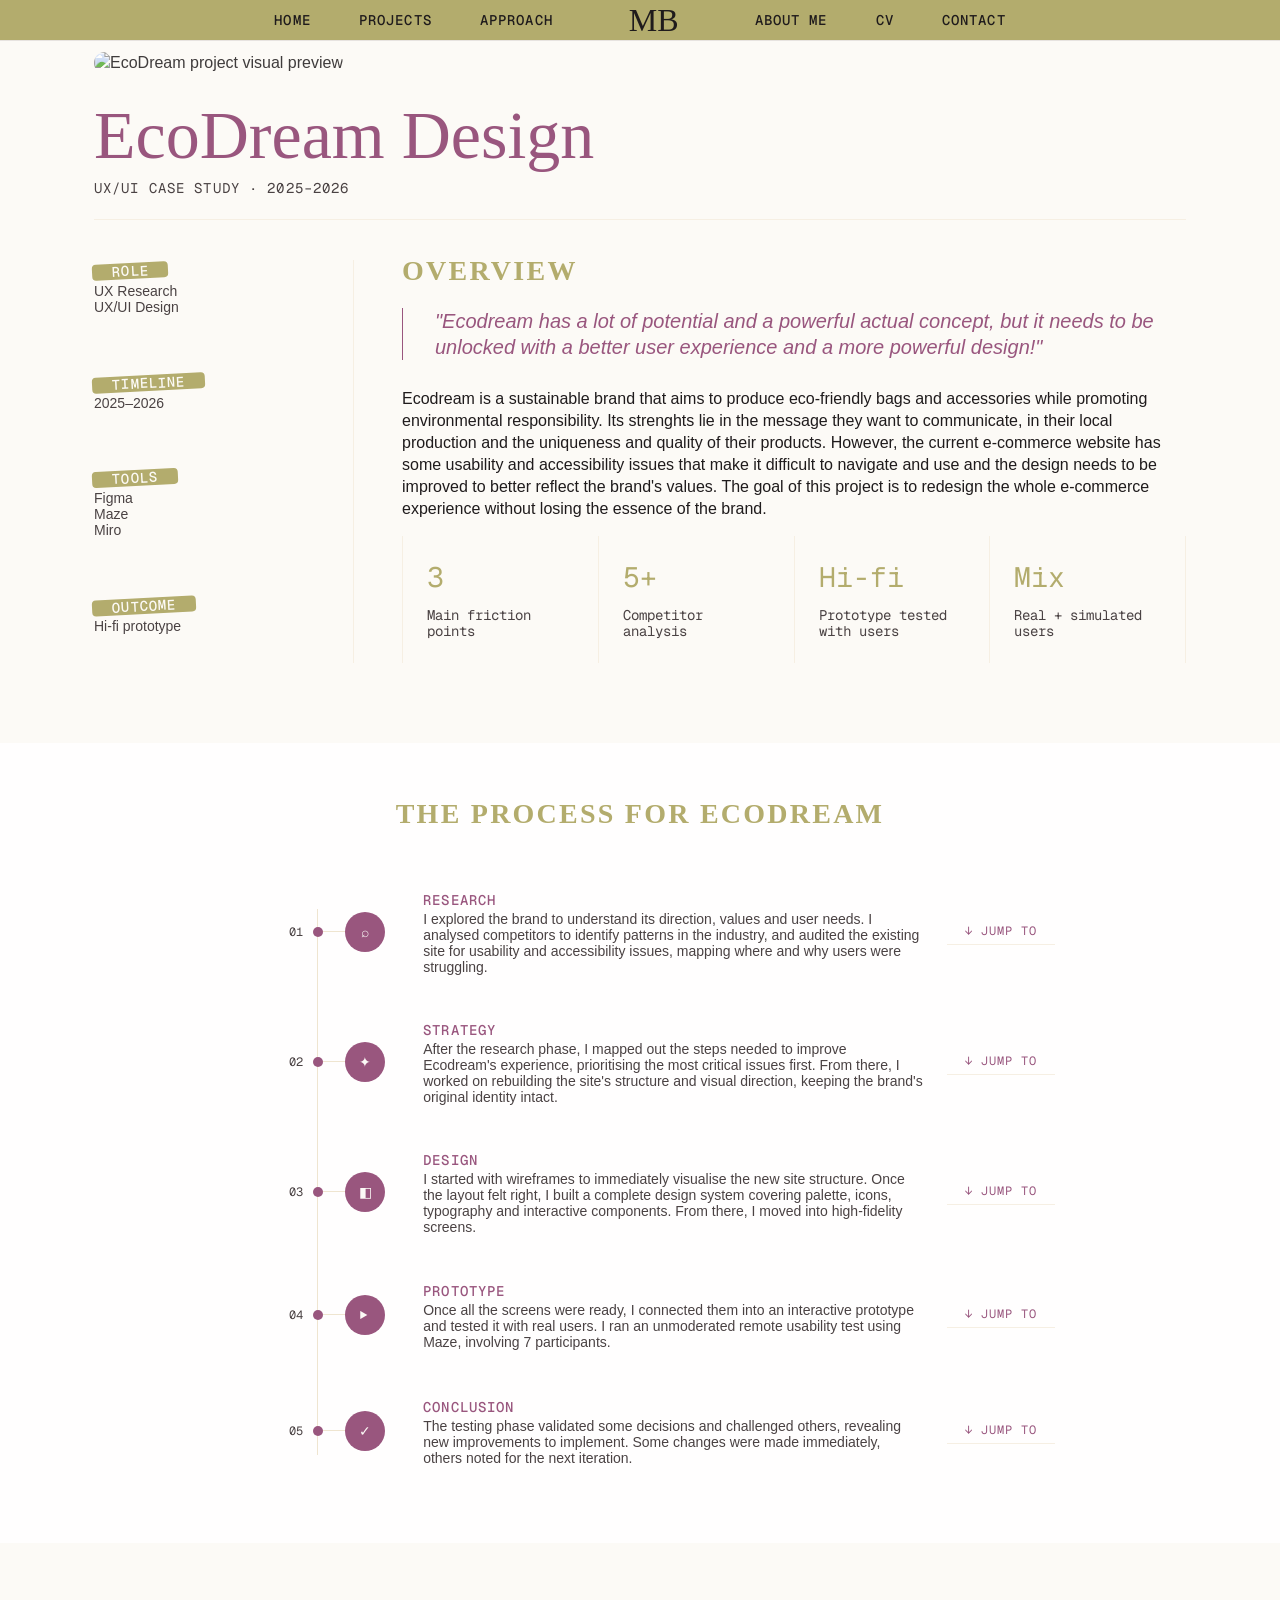
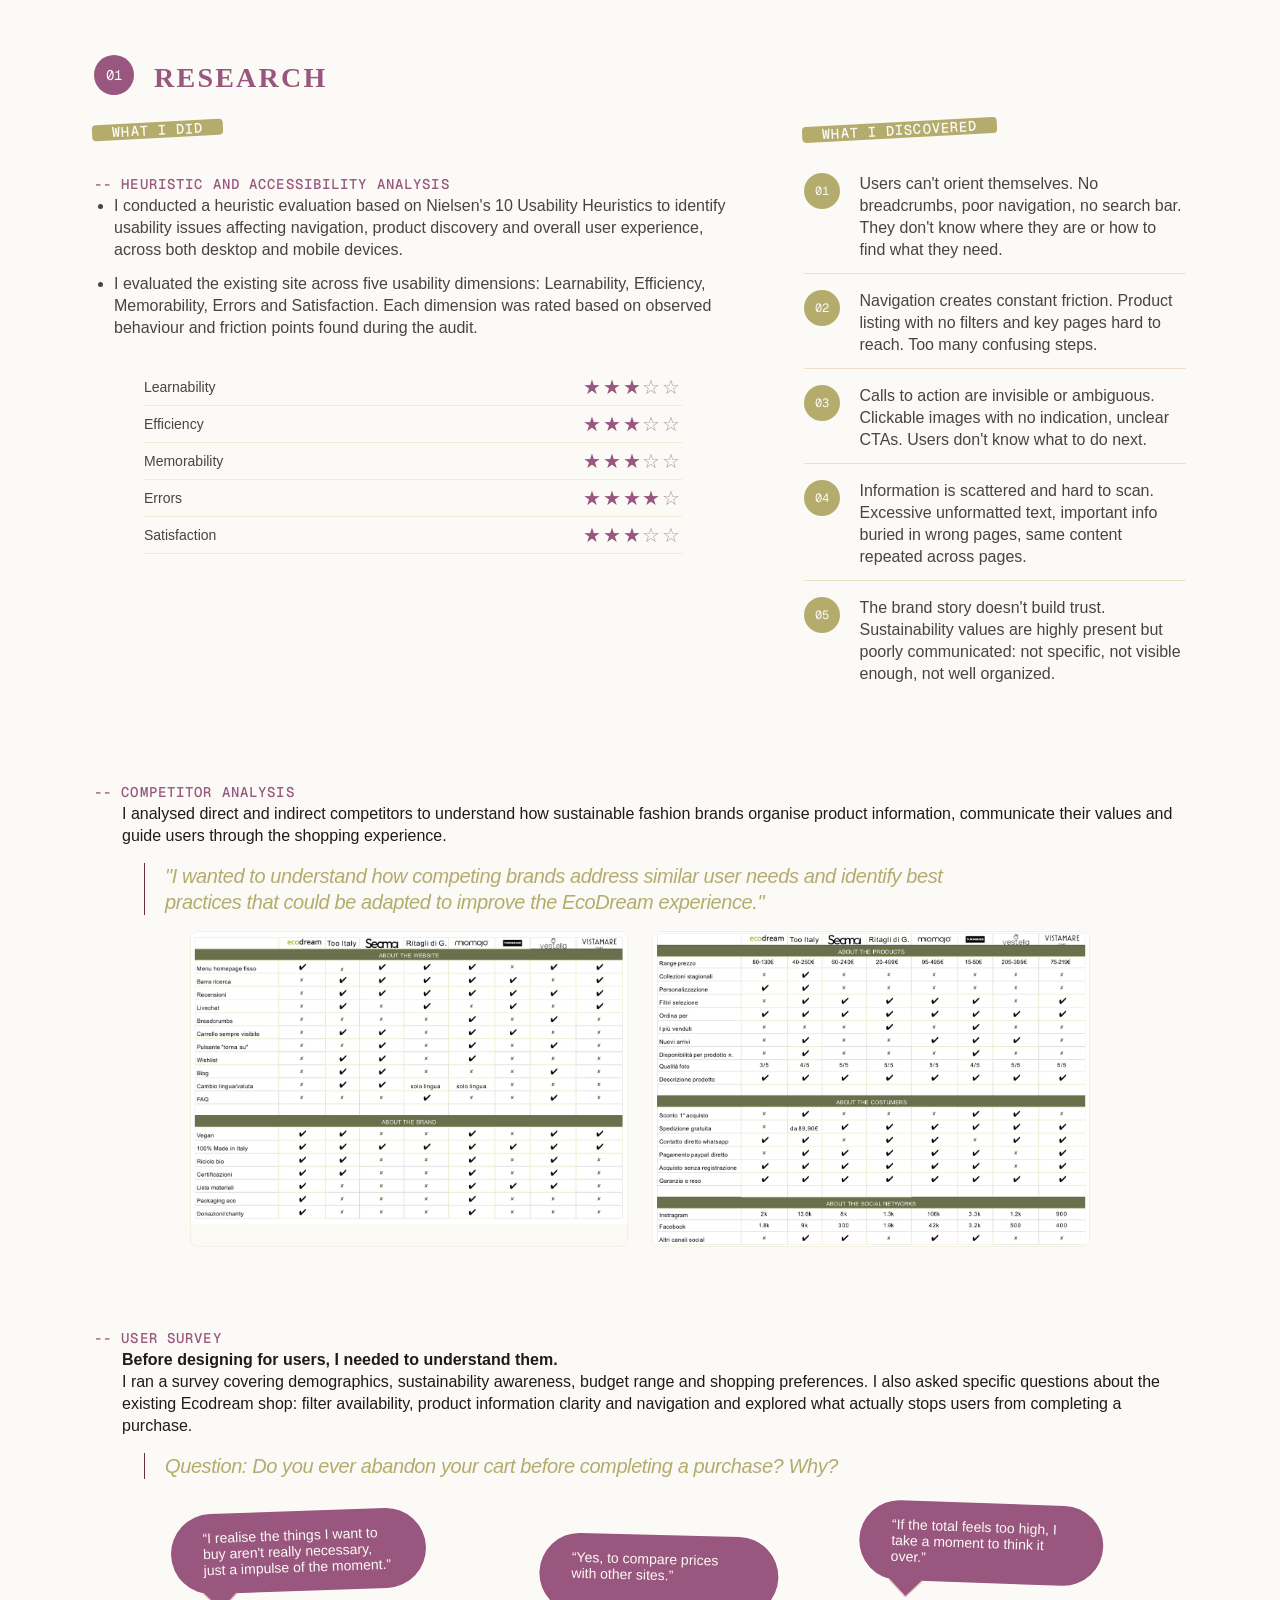
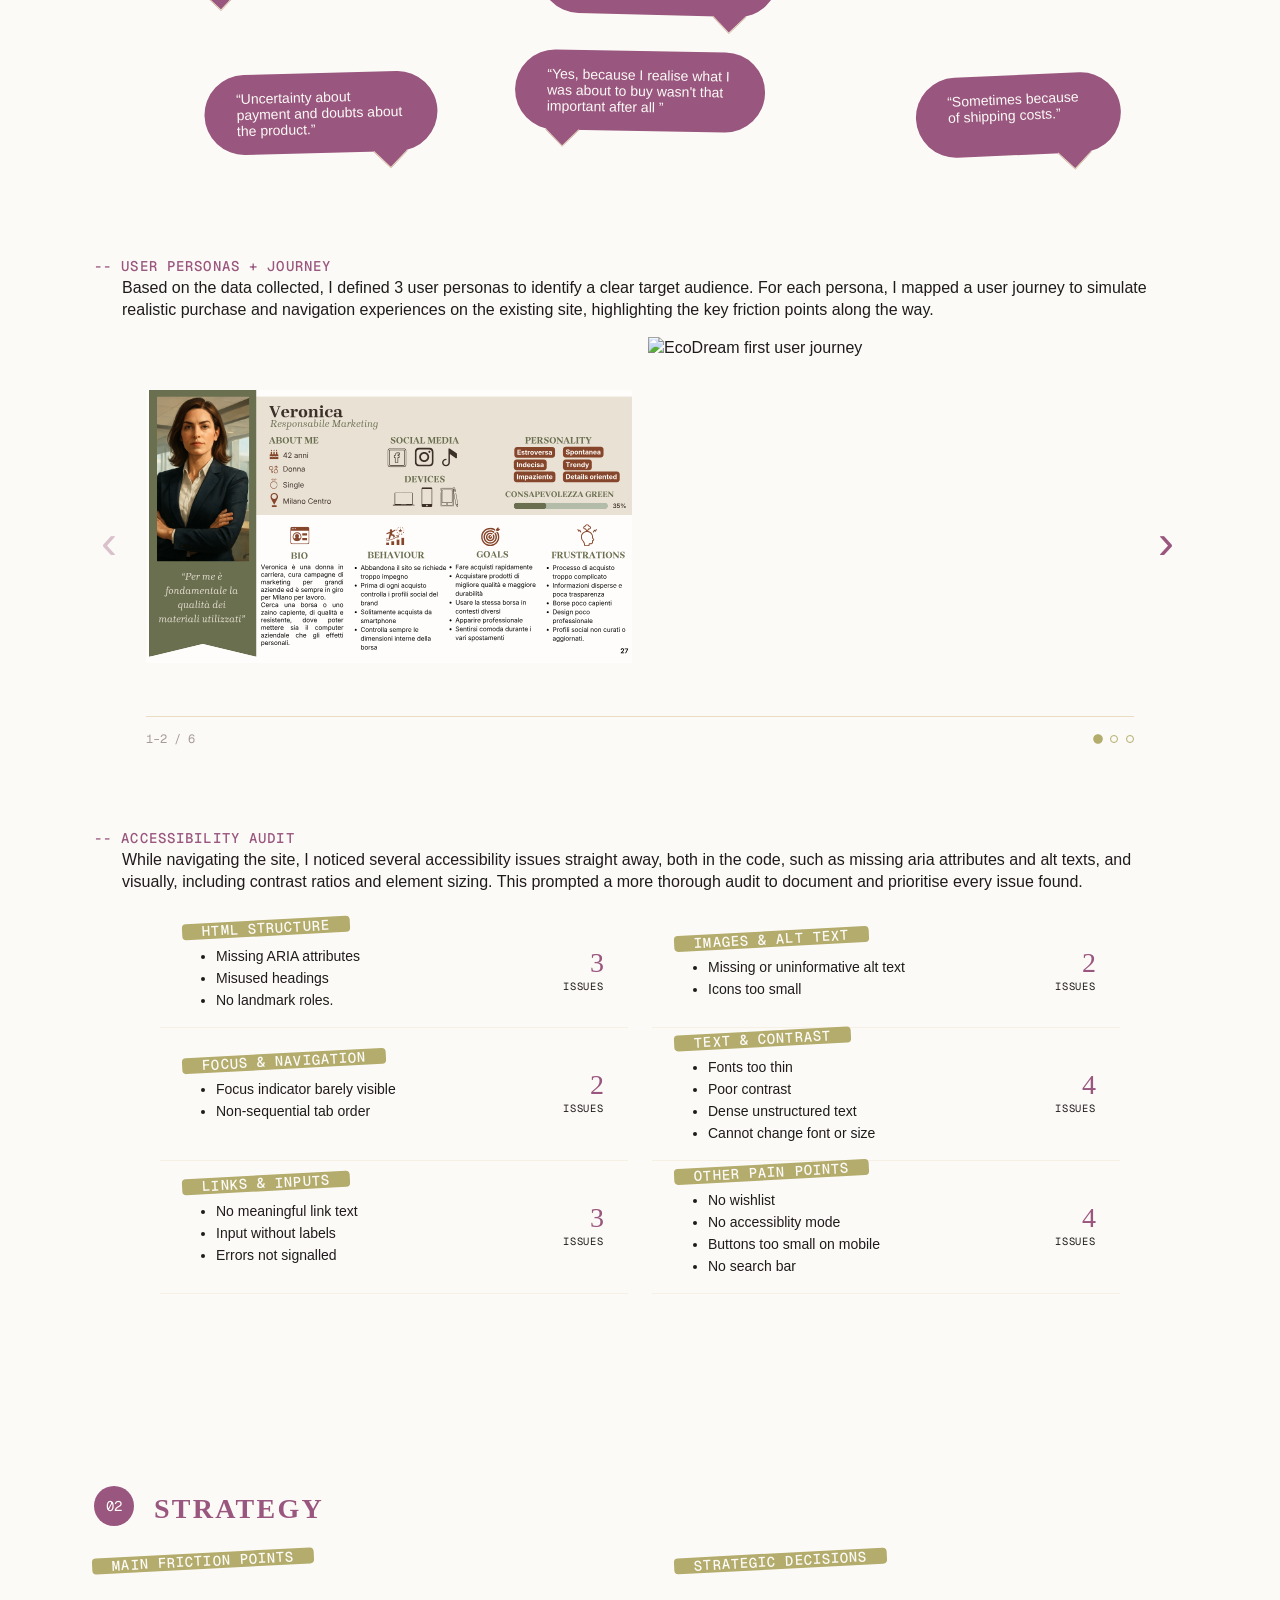
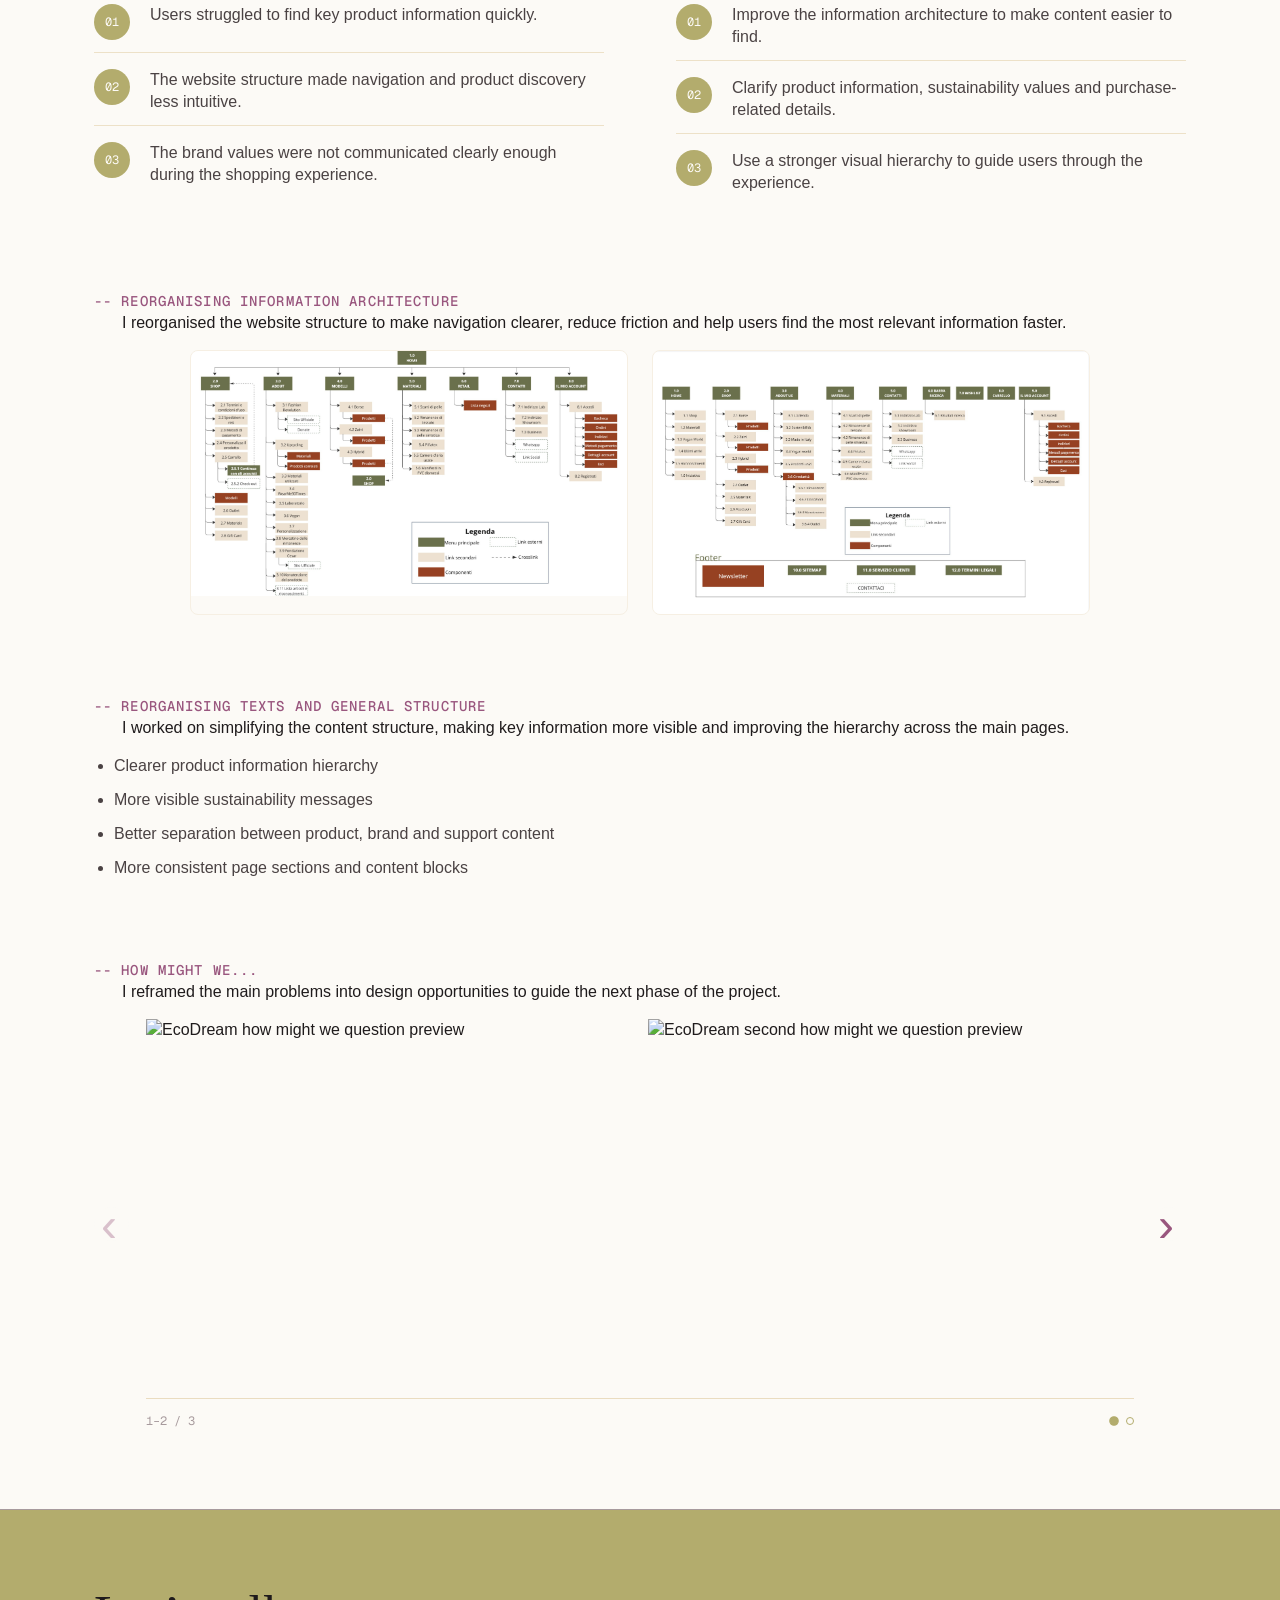
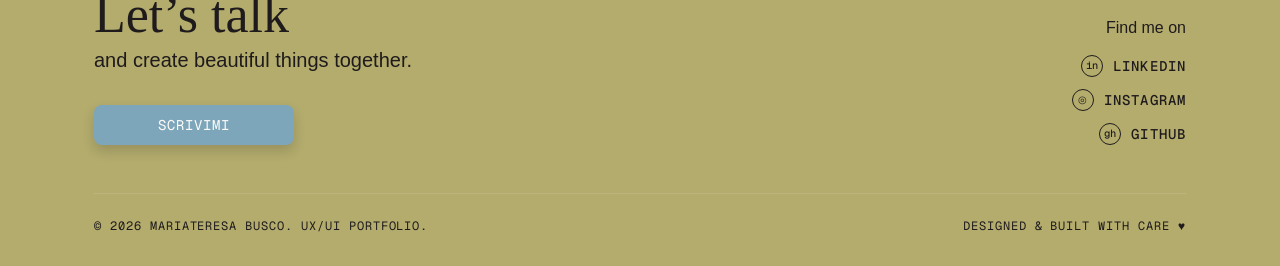
==== commit 5ef161a5: "update" ====
--- a/Progetti/Ecodream.html
+++ b/Progetti/Ecodream.html
@@ -253,6 +253,8 @@
 
   <!------------------ RESEARCH SECTION ----------------------->
 
+<!------------------ RESEARCH SECTION ----------------------->
+
 <section class="case-section case-research" id="research">
   <div class="container page-container">
 
@@ -264,228 +266,544 @@
       </div>
     </div>
 
+    <!-- FIRST PART: TWO COLUMNS -->
     <div class="case-layout case-layout-2">
 
+      <!-- LEFT COLUMN -->
       <div class="case-block">
-        <h3><span class="diagonal-highlight" style="transform: rotate(-3deg);">What I did</span></h3>
+        <h3>
+          <span class="diagonal-highlight" style="transform: rotate(-3deg);">
+            What I did
+          </span>
+        </h3>
 
         <div class="case-activity">
-          <h4>-- Euristhic and Accessibility Analysis</h4>
-          <p><ul>
-            <li>I conducted a heuristic evaluation based on Nielsen's 10 Usability Heuristics to identify usability issues affecting navigation, product discovery and overall user experience, across both desktop and mobile devices.<br><br>
-            </li><li>I evaluated the existing site across five usability dimensions: Learnability, Efficiency, Memorability, Errors and Satisfaction. Each dimension was rated based on observed behaviour and friction points found during the audit.
-          </li></ul>
-        <div class="case-score-list">
-
-  <div class="case-score-item">
-    <span class="case-score-name">Learnability</span>
-    <span class="case-stars" aria-label="3 out of 5">
-      <span class="case-stars-filled">★★★</span><span class="case-stars-empty">☆☆</span>
-    </span>
-  </div>
-
-  <div class="case-score-item">
-    <span class="case-score-name">Efficiency</span>
-    <span class="case-stars" aria-label="3 out of 5">
-      <span class="case-stars-filled">★★★</span><span class="case-stars-empty">☆☆</span>
-    </span>
-  </div>
-
-  <div class="case-score-item">
-    <span class="case-score-name">Memorability</span>
-    <span class="case-stars" aria-label="3 out of 5">
-      <span class="case-stars-filled">★★★</span><span class="case-stars-empty">☆☆</span>
-    </span>
-  </div>
-
-  <div class="case-score-item">
-    <span class="case-score-name">Errors</span>
-    <span class="case-stars" aria-label="4 out of 5">
-      <span class="case-stars-filled">★★★★</span><span class="case-stars-empty">☆</span>
-    </span>
-  </div>
-
-  <div class="case-score-item">
-    <span class="case-score-name">Satisfaction</span>
-    <span class="case-stars" aria-label="3 out of 5">
-      <span class="case-stars-filled">★★★</span><span class="case-stars-empty">☆☆</span>
-    </span>
-  </div>
-
-</div></p>
+          <h4>-- Heuristic and Accessibility Analysis</h4>
+
+          <ul class="case-simple-list">
+            <li>
+              I conducted a heuristic evaluation based on Nielsen's 10 Usability Heuristics to identify usability issues affecting navigation, product discovery and overall user experience, across both desktop and mobile devices.
+            </li>
+
+            <li>
+              I evaluated the existing site across five usability dimensions: Learnability, Efficiency, Memorability, Errors and Satisfaction. Each dimension was rated based on observed behaviour and friction points found during the audit.
+            </li>
+          </ul>
+
+          <div class="case-score-list">
+
+            <div class="case-score-item">
+              <span class="case-score-name">Learnability</span>
+              <span class="case-stars" aria-label="3 out of 5">
+                <span class="case-stars-filled">★★★</span><span class="case-stars-empty">☆☆</span>
+              </span>
+            </div>
+
+            <div class="case-score-item">
+              <span class="case-score-name">Efficiency</span>
+              <span class="case-stars" aria-label="3 out of 5">
+                <span class="case-stars-filled">★★★</span><span class="case-stars-empty">☆☆</span>
+              </span>
+            </div>
+
+            <div class="case-score-item">
+              <span class="case-score-name">Memorability</span>
+              <span class="case-stars" aria-label="3 out of 5">
+                <span class="case-stars-filled">★★★</span><span class="case-stars-empty">☆☆</span>
+              </span>
+            </div>
+
+            <div class="case-score-item">
+              <span class="case-score-name">Errors</span>
+              <span class="case-stars" aria-label="4 out of 5">
+                <span class="case-stars-filled">★★★★</span><span class="case-stars-empty">☆</span>
+              </span>
+            </div>
+
+            <div class="case-score-item">
+              <span class="case-score-name">Satisfaction</span>
+              <span class="case-stars" aria-label="3 out of 5">
+                <span class="case-stars-filled">★★★</span><span class="case-stars-empty">☆☆</span>
+              </span>
+            </div>
+
           </div>
-
-        
-        <div class="case-activity">
-          <h4>-- Competitor analysis</h4>
-          <p>I started with wireframes to immediately visualise the new site structure.</p>
-
-
-          <div class="case-gallery" data-gallery>
-            <div class="case-gallery-main">
-
-    <button class="case-gallery-arrow case-gallery-arrow-prev" type="button" data-gallery-prev aria-label="Previous image">
-      ‹
-    </button>
-  <div class="case-gallery-viewport">
-
-    <a href="../Assets/Image/comparisontable1.svg" class="case-gallery-slide is-active" data-gallery-slide>
+        </div>
+      </div>
+
+      <!-- RIGHT COLUMN -->
+      <div class="case-block">
+        <h3>
+          <span class="diagonal-highlight" style="transform: rotate(-3deg);">
+            What I discovered
+          </span>
+        </h3>
+
+        <ol class="case-numbered-list">
+          <li>
+            <span>01</span>
+            <p> Users can't orient themselves.
+              No breadcrumbs, poor navigation, no search bar. They don't know where they are or how to find what they need.</p>
+          </li>
+
+          <li>
+            <span>02</span>
+            <p>Navigation creates constant friction.
+               Product listing with no filters and key pages hard to reach. Too many confusing steps.</p>
+          </li>
+
+          <li>
+            <span>03</span>
+            <p>Calls to action are invisible or ambiguous.
+               Clickable images with no indication, unclear CTAs. Users don't know what to do next.</p>
+          </li>
+
+          <li>
+            <span>04</span>
+            <p>Information is scattered and hard to scan.
+               Excessive unformatted text, important info buried in wrong pages, same content repeated across pages.</p>
+          </li>
+
+          <li>
+            <span>05</span>
+            <p>The brand story doesn't build trust.
+               Sustainability values are highly present but poorly communicated: not specific, not visible enough, not well organized.</p>
+          </li>
+
+        </ol>
+      </div>
+
+    </div>
+
+    <!-- FROM HERE: SINGLE COLUMN -->
+    <div class="case-block">
+
+      <div class="case-activity">
+  <h4>-- Competitor analysis</h4>
+
+  <p>
+    I analysed direct and indirect competitors to understand how sustainable fashion brands organise product information, communicate their values and guide users through the shopping experience. <br>
+  </p> <p class="highlight-quote">"I wanted to understand how competing brands address similar user needs and identify best practices that could be adapted to improve the EcoDream experience."
+  </p>
+
+  <div class="case-image-grid case-image-grid-2">
+    <a href="../Assets/Image/comparisontable1.svg" class="case-image-card">
       <img 
         src="../Assets/Image/comparisontable1.svg" 
-        alt="EcoDream competitor analysis preview"
+        alt="EcoDream competitor analysis comparison table"
       >
     </a>
 
-    <a href="../Assets/Image/comparisontable2.svg" class="case-gallery-slide" data-gallery-slide>
+    <a href="../Assets/Image/comparisontable2.svg" class="case-image-card">
       <img 
         src="../Assets/Image/comparisontable2.svg" 
-        alt="EcoDream second competitor analysis preview"
+        alt="EcoDream second competitor analysis comparison table"
       >
     </a>
+  </div>
 </div>
-    <button class="case-gallery-arrow case-gallery-arrow-next" type="button" data-gallery-next aria-label="Next image">
-      ›
-    </button>
-  
-  </div>
-
-  <div class="case-gallery-footer">
-    <span class="case-gallery-count" data-gallery-count>1 / 2</span>
-
-    <div class="case-gallery-dots" data-gallery-dots aria-label="Gallery pagination"></div>
+      <div class="case-activity">
+  <h4>-- User survey</h4>
+
+  <p><strong> Before designing for users, I needed to understand them.</strong><br>
+    I ran a survey covering demographics, sustainability awareness, budget range and shopping preferences. I also asked specific questions about the existing Ecodream shop: filter availability, product information clarity and navigation and explored what actually stops users from completing a purchase.
+  </p>
+<p class="highlight-quote">Question: Do you ever abandon your cart before completing a purchase? Why?</p>
+  <div class="case-survey-bubbles">
+
+    <blockquote class="case-survey-bubble">
+      <p>“I realise the things I want to buy aren't really necessary, just a impulse of the moment.”</p>
+    </blockquote>
+
+    <blockquote class="case-survey-bubble">
+      <p>“Yes, to compare prices with other sites.”</p>
+    </blockquote>
+
+    <blockquote class="case-survey-bubble">
+      <p>“If the total feels too high, I take a moment to think it over.”</p>
+    </blockquote>
+
+    <blockquote class="case-survey-bubble">
+      <p>“Uncertainty about payment and doubts about the product.”</p>
+    </blockquote>
+
+    <blockquote class="case-survey-bubble">
+      <p>“Yes, because I realise what I was about to buy wasn't that important after all ”</p>
+    </blockquote>
+
+    <blockquote class="case-survey-bubble">
+      <p>“Sometimes because of shipping costs.”</p>
+    </blockquote>
+
   </div>
 </div>
+
+      <div class="case-activity">
+        <h4>-- User personas + journey</h4>
+
+        <p>
+Based on the data collected, I defined 3 user personas to identify a clear target audience. For each persona, I mapped a user journey to simulate realistic purchase and navigation experiences on the existing site, highlighting the key friction points along the way.        </p>
+
+        <div class="case-gallery" data-gallery>
+          <div class="case-gallery-main">
+
+            <button class="case-gallery-arrow case-gallery-arrow-prev" type="button" data-gallery-prev aria-label="Previous image">
+              ‹
+            </button>
+
+            <div class="case-gallery-viewport">
+
+              <a href="../Assets/Image/userpersona1.svg" class="case-gallery-slide is-active" data-gallery-slide>
+                <img 
+                  src="../Assets/Image/userpersona1.svg" 
+                  alt="EcoDream first user persona"
+                >
+              </a>
+
+              <a href="../Assets/Image/userjourney1.svg" class="case-gallery-slide" data-gallery-slide>
+                <img 
+                  src="../Assets/Image/userjourney1.svg" 
+                  alt="EcoDream first user journey"
+                >
+              </a>
+
+              <a href="../Assets/Image/userpersona2.svg" class="case-gallery-slide" data-gallery-slide>
+                <img 
+                  src="../Assets/Image/userpersona2.svg" 
+                  alt="EcoDream second user persona"
+                >
+              </a>
+
+              <a href="../Assets/Image/userjourney2.svg" class="case-gallery-slide" data-gallery-slide>
+                <img 
+                  src="../Assets/Image/userjourney2.svg" 
+                  alt="EcoDream second user journey"
+                >
+              </a>
+
+              <a href="../Assets/Image/userpersona3.svg" class="case-gallery-slide" data-gallery-slide>
+                <img 
+                  src="../Assets/Image/userpersona3.svg" 
+                  alt="EcoDream third user persona"
+                >
+              </a>
+
+              <a href="../Assets/Image/userjourney3.svg" class="case-gallery-slide" data-gallery-slide>
+                <img 
+                  src="../Assets/Image/userjourney3.svg" 
+                  alt="EcoDream third user journey"
+                >
+              </a>
+
+            </div>
+
+            <button class="case-gallery-arrow case-gallery-arrow-next" type="button" data-gallery-next aria-label="Next image">
+              ›
+            </button>
+
+          </div>
+
+          <div class="case-gallery-footer">
+            <span class="case-gallery-count" data-gallery-count>1 / 6</span>
+            <div class="case-gallery-dots" data-gallery-dots aria-label="Gallery pagination"></div>
+          </div>
+        </div>
+      </div>
+
+      <div class="case-activity">
+        <h4>-- Accessibility Audit</h4>
+
+        <p>While navigating the site, I noticed several accessibility issues straight away, both in the code, such as missing aria attributes and alt texts, and visually, including contrast ratios and element sizing. This prompted a more thorough audit to document and prioritise every issue found.        </p>
+     
+
+  <div class="case-issues-grid">
+
+    <article class="case-issue-card">
+
+      <div class="case-issue-text">
+        <h4><span class="diagonal-highlight" style="transform: rotate(-3deg);">HTML Structure</span></h4>
+        <ul>
+            <li>Missing ARIA attributes</li>
+            <li>Misused headings</li>
+            <li>No landmark roles.</li>
+        </ul>
+        
+      </div>
+
+      <div class="case-issue-number">
+        <span>3</span>
+        <small>Issues</small>
+      </div>
+    </article>
+
+    <article class="case-issue-card">
+
+      <div class="case-issue-text">
+        <h4><span class="diagonal-highlight" style="transform: rotate(-3deg);">Images &amp; Alt Text</span></h4>
+        <ul>
+            <li>Missing or uninformative alt text</li>
+            <li>Icons too small</li>
+        </ul>
+      </div>
+
+      <div class="case-issue-number">
+        <span>2</span>
+        <small>Issues</small>
+      </div>
+    </article>
+
+    <article class="case-issue-card">
+
+      <div class="case-issue-text">
+        <h4><span class="diagonal-highlight" style="transform: rotate(-3deg);">Focus &amp; Navigation</span></h4>
+        <ul>
+            <li>Focus indicator barely visible</li>
+            <li>Non-sequential tab order</li>
+        </ul>
+      </div>
+
+      <div class="case-issue-number">
+        <span>2</span>
+        <small>Issues</small>
+      </div>
+    </article>
+
+    <article class="case-issue-card">
+
+      <div class="case-issue-text">
+        <h4><span class="diagonal-highlight" style="transform: rotate(-3deg);">Text &amp; Contrast</span></h4>
+        <ul>
+            <li>Fonts too thin</li>
+            <li>Poor contrast</li>
+            <li>Dense unstructured text</li>
+            <li>Cannot change font or size</li>
+        </ul>
+      </div>
+
+      <div class="case-issue-number">
+        <span>4</span>
+        <small>Issues</small>
+      </div>
+    </article>
+
+    <article class="case-issue-card">
+
+      <div class="case-issue-text">
+        <h4><span class="diagonal-highlight" style="transform: rotate(-3deg);">Links &amp; Inputs</span></h4>
+        <ul>
+          <li>No meaningful link text</li>
+            <li>Input without labels</li>
+            <li>Errors not signalled</li>
+
+      </ul>
+      </div>
+
+      <div class="case-issue-number">
+        <span>3</span>
+        <small>Issues</small>
+      </div>
+    </article>
+
+    <article class="case-issue-card">
+
+      <div class="case-issue-text">
+        <h4><span class="diagonal-highlight" style="transform: rotate(-3deg);">Other Pain Points</span></h4>
+        <ul>
+          <li>No wishlist</li>
+            <li>No accessiblity mode</li>
+            <li>Buttons too small on mobile</li>
+            <li>No search bar</li>
+        </ul>
+      </div>
+
+      <div class="case-issue-number">
+        <span>4</span>
+        <small>Issues</small>
+      </div>
+    </article>
+
+  </div>
 </div>
 
 
-
-        <div class="case-activity">
-          <h4>-- User survey</h4>
-          <p>I started with wireframes to immediately visualise the new site structure.</p>
+</div>
+
+    </div>
+
+  </div>
+</section>
+
+
+<!------------------ STRATEGY SECTION ----------------------->
+
+<section class="case-section case-strategy" id="strategy">
+  <div class="container page-container">
+
+    <div class="case-section-title">
+      <span class="case-section-number">02</span>
+
+      <div>
+        <p class="section-label">Strategy</p>
+      </div>
+    </div>
+
+    <!-- FIRST PART: TWO COLUMNS -->
+    <div class="case-layout case-layout-2 case-layout-equal">
+
+      <div class="case-block">
+        <h3>
+          <span class="diagonal-highlight" style="transform: rotate(-3deg);">
+            Main friction points
+          </span>
+        </h3>
+
+        <ol class="case-numbered-list">
+          <li>
+            <span>01</span>
+            <p>Users struggled to find key product information quickly.</p>
+          </li>
+
+          <li>
+            <span>02</span>
+            <p>The website structure made navigation and product discovery less intuitive.</p>
+          </li>
+
+          <li>
+            <span>03</span>
+            <p>The brand values were not communicated clearly enough during the shopping experience.</p>
+          </li>
+        </ol>
+      </div>
+
+      <div class="case-block">
+        <h3>
+          <span class="diagonal-highlight" style="transform: rotate(-3deg);">
+            Strategic decisions
+          </span>
+        </h3>
+
+        <ol class="case-numbered-list">
+          <li>
+            <span>01</span>
+            <p>Improve the information architecture to make content easier to find.</p>
+          </li>
+
+          <li>
+            <span>02</span>
+            <p>Clarify product information, sustainability values and purchase-related details.</p>
+          </li>
+
+          <li>
+            <span>03</span>
+            <p>Use a stronger visual hierarchy to guide users through the experience.</p>
+          </li>
+        </ol>
+      </div>
+
+    </div>
+
+    <!-- FROM HERE: SINGLE COLUMN -->
+    <div class="case-block">
+
+      <div class="case-activity">
+        <h4>-- Reorganising information architecture</h4>
+
+        <p>
+          I reorganised the website structure to make navigation clearer, reduce friction and help users find the most relevant information faster.
+        </p>
+
+        <div class="case-image-grid case-image-grid-2 case-image-grid-medium">
+
+          <a href="../Assets/Image/architecture1.svg" class="case-image-card">
+            <img 
+              src="../Assets/Image/architecture1.svg" 
+              alt="EcoDream information architecture before redesign"
+            >
+          </a>
+
+          <a href="../Assets/Image/architecture2.svg" class="case-image-card">
+            <img 
+              src="../Assets/Image/architecture2.svg" 
+              alt="EcoDream information architecture after redesign"
+            >
+          </a>
 
         </div>
-
-
-        <div class="case-activity">
-          <h4>-- User personas + journey</h4>
-          <p>I started with wireframes to immediately visualise the new site structure.</p>
-
-
-          <div class="case-gallery" data-gallery>
-  <div class="case-gallery-main">
-
-    <button class="case-gallery-arrow case-gallery-arrow-prev" type="button" data-gallery-prev aria-label="Previous image">
-      ‹
-    </button>
-
-    <div class="case-gallery-viewport">
-
-    <a href="../Assets/Image/userpersona1.svg" class="case-gallery-slide is-active" data-gallery-slide>
-      <img 
-        src="../Assets/Image/userpersona1.svg" 
-        alt="EcoDream persona preview"
-      >
-    </a>
-
-    <a href="../Assets/Image/userjourney1.svg" class="case-gallery-slide" data-gallery-slide>
-      <img 
-        src="../Assets/Image/userjourney1.svg" 
-        alt="EcoDream user journey preview"
-      >
-    </a>
-
-    <a href="../Assets/Image/userpersona2.svg" class="case-gallery-slide" data-gallery-slide>
-      <img 
-        src="../Assets/Image/userpersona2.svg" 
-        alt="EcoDream second persona preview"
-      >
-    </a>
-
-    <a href="../Assets/Image/userjourney2.svg" class="case-gallery-slide" data-gallery-slide>
-      <img 
-        src="../Assets/Image/userjourney2.svg" 
-        alt="EcoDream user journey preview"
-      >
-    </a>
-
-    <a href="../Assets/Image/userpersona3.svg" class="case-gallery-slide" data-gallery-slide>
-      <img 
-        src="../Assets/Image/userpersona3.svg" 
-        alt="EcoDream second persona preview"
-      >
-    </a>
-
-    <a href="../Assets/Image/userjourney3.svg" class="case-gallery-slide" data-gallery-slide>
-      <img 
-        src="../Assets/Image/userjourney3.svg" 
-        alt="EcoDream user journey preview"
-      >
-    </a>
-
-    
-  </div>
-  <button class="case-gallery-arrow case-gallery-arrow-next" type="button" data-gallery-next aria-label="Next image">
-      ›
-    </button>
-    </div>
-
-  <div class="case-gallery-footer">
-    <span class="case-gallery-count" data-gallery-count>1 / 3</span>
-
-    <div class="case-gallery-dots" data-gallery-dots aria-label="Gallery pagination"></div>
-  </div>
-</div>
-</div>
-
-        
-        <div class="case-activity">
-          <h4>-- Accessibility Audit</h4>
-          <p>I started with wireframes to immediately visualise the new site structure.</p>
-
+      </div>
+
+      <div class="case-activity">
+        <h4>-- Reorganising texts and general structure</h4>
+
+        <p>
+          I worked on simplifying the content structure, making key information more visible and improving the hierarchy across the main pages.
+        </p>
+
+        <ul class="case-simple-list">
+          <li>Clearer product information hierarchy</li>
+          <li>More visible sustainability messages</li>
+          <li>Better separation between product, brand and support content</li>
+          <li>More consistent page sections and content blocks</li>
+        </ul>
+      </div>
+
+      <div class="case-activity">
+        <h4>-- How might we...</h4>
+
+        <p>
+          I reframed the main problems into design opportunities to guide the next phase of the project.
+        </p>
+
+        <div class="case-gallery" data-gallery>
+          <div class="case-gallery-main">
+
+            <button class="case-gallery-arrow case-gallery-arrow-prev" type="button" data-gallery-prev aria-label="Previous image">
+              ‹
+            </button>
+
+            <div class="case-gallery-viewport">
+
+              <a href="../Assets/Image/hmw-01.svg" class="case-gallery-slide is-active" data-gallery-slide>
+                <img 
+                  src="../Assets/Image/hmw-01.svg" 
+                  alt="EcoDream how might we question preview"
+                >
+              </a>
+
+              <a href="../Assets/Image/hmw-02.svg" class="case-gallery-slide" data-gallery-slide>
+                <img 
+                  src="../Assets/Image/hmw-02.svg" 
+                  alt="EcoDream second how might we question preview"
+                >
+              </a>
+
+              <a href="../Assets/Image/hmw-03.svg" class="case-gallery-slide" data-gallery-slide>
+                <img 
+                  src="../Assets/Image/hmw-03.svg" 
+                  alt="EcoDream third how might we question preview"
+                >
+              </a>
+
+            </div>
+
+            <button class="case-gallery-arrow case-gallery-arrow-next" type="button" data-gallery-next aria-label="Next image">
+              ›
+            </button>
+
+          </div>
+
+          <div class="case-gallery-footer">
+            <span class="case-gallery-count" data-gallery-count>1 / 3</span>
+            <div class="case-gallery-dots" data-gallery-dots aria-label="Gallery pagination"></div>
+          </div>
         </div>
-
-      </div>
-
-      <div class="case-block">
-        <h3><span class="diagonal-highlight" style="transform: rotate(-3deg);">What I discovered</span></h3>
-
-        <ol class="case-numbered-list">
-          <li>
-            <span>01</span>
-            <p>Users need clear product information before feeling confident enough to buy.</p>
-          </li>
-
-          <li>
-            <span>02</span>
-            <p>Sustainability messages must be transparent, specific and easy to understand.</p>
-          </li>
-
-          <li>
-            <span>03</span>
-            <p>The navigation should guide users quickly toward products, categories and key information.</p>
-          </li>
-
-          <li>
-            <span>04</span>
-            <p>Trust elements are essential when the brand communicates ethical values.</p>
-          </li>
-
-          <li>
-            <span>05</span>
-            <p>The purchase flow should reduce friction and avoid unnecessary decision fatigue.</p>
-          </li>
-
-          <li>
-            <span>06</span>
-            <p>Accessibility improvements can make the experience more inclusive and easier to use.</p>
-          </li>
-        </ol>
       </div>
 
     </div>
 
   </div>
 </section>
+
+
 </main>
 
 <footer class="site-footer">
@@ -557,21 +875,29 @@
     const count = gallery.querySelector("[data-gallery-count]");
     const dotsContainer = gallery.querySelector("[data-gallery-dots]");
 
-    let currentIndex = 0;
-
-    slides.forEach((slide, index) => {
+    const slidesPerView = 2;
+    const totalPages = Math.ceil(slides.length / slidesPerView);
+
+    let currentPage = 0;
+
+    // Create one dot for each group of 2 images
+    for (let index = 0; index < totalPages; index++) {
       const dot = document.createElement("button");
       dot.classList.add("case-gallery-dot");
       dot.type = "button";
-      dot.setAttribute("aria-label", `Go to image ${index + 1}`);
+      dot.setAttribute("aria-label", `Go to image group ${index + 1}`);
 
       dot.addEventListener("click", () => {
-        currentIndex = index;
+        currentPage = index;
         updateGallery();
       });
 
       dotsContainer.appendChild(dot);
-
+    }
+
+    const dots = dotsContainer.querySelectorAll(".case-gallery-dot");
+
+    slides.forEach((slide) => {
       slide.addEventListener("click", (event) => {
         event.preventDefault();
 
@@ -584,33 +910,45 @@
       });
     });
 
-    const dots = dotsContainer.querySelectorAll(".case-gallery-dot");
-
     function updateGallery() {
+      const firstVisibleIndex = currentPage * slidesPerView;
+      const secondVisibleIndex = firstVisibleIndex + 1;
+
       slides.forEach((slide, index) => {
-        slide.classList.toggle("is-active", index === currentIndex);
+        slide.classList.remove("is-active-left", "is-active-right");
+
+        if (index === firstVisibleIndex) {
+          slide.classList.add("is-active-left");
+        }
+
+        if (index === secondVisibleIndex) {
+          slide.classList.add("is-active-right");
+        }
       });
 
       dots.forEach((dot, index) => {
-        dot.classList.toggle("is-active", index === currentIndex);
+        dot.classList.toggle("is-active", index === currentPage);
       });
 
-      count.textContent = `${currentIndex + 1} / ${slides.length}`;
-
-      prevButton.disabled = currentIndex === 0;
-      nextButton.disabled = currentIndex === slides.length - 1;
+      const visibleStart = firstVisibleIndex + 1;
+      const visibleEnd = Math.min(secondVisibleIndex + 1, slides.length);
+
+      count.textContent = `${visibleStart}–${visibleEnd} / ${slides.length}`;
+
+      prevButton.disabled = currentPage === 0;
+      nextButton.disabled = currentPage === totalPages - 1;
     }
 
     prevButton.addEventListener("click", () => {
-      if (currentIndex > 0) {
-        currentIndex--;
+      if (currentPage > 0) {
+        currentPage--;
         updateGallery();
       }
     });
 
     nextButton.addEventListener("click", () => {
-      if (currentIndex < slides.length - 1) {
-        currentIndex++;
+      if (currentPage < totalPages - 1) {
+        currentPage++;
         updateGallery();
       }
     });
--- a/CSS/style.css
+++ b/CSS/style.css
@@ -1252,6 +1252,25 @@
     right: 16px;
   }
 }
+@media (max-width: 768px) {
+  .case-survey-bubbles {
+    grid-template-columns: 1fr;
+  }
+}
+@media (max-width: 900px) {
+  .case-issues-grid {
+    grid-template-columns: 1fr;
+  }
+}
+@media (max-width: 520px) {
+  .case-issue-card {
+    grid-template-columns: 1fr;
+  }
+  .case-issue-number {
+    text-align: left;
+    margin-top: 8px;
+  }
+}
 .ecodream-page .navbar,
 .ecodream-page .site-footer {
   background-color: #B3AC6D;
@@ -1339,6 +1358,19 @@
   line-height: 1rem;
 }
 
+.highlight-quote {
+  max-width: 80%;
+  border-left: 1px solid #6f2f3f;
+  color: #B3AC6D;
+  font-size: 1.25rem;
+  line-height: 1.625rem;
+  font-weight: 400;
+  font-style: italic;
+  letter-spacing: -0.02em;
+  padding-left: 20px;
+  margin-left: 50px !important;
+}
+
 .case-study-page {
   background-color: #FCFAF6;
 }
@@ -1439,6 +1471,10 @@
 }
 
 /* PROCESS */
+.case-research > .container > .case-block {
+  margin-top: 96px;
+}
+
 .case-process {
   padding: 60px 0;
   position: relative;
@@ -1575,7 +1611,7 @@
    Da riutilizzare per Research, Strategy, Design, Outcome, ecc.
 ========================= */
 .case-section {
-  padding: 112px 0;
+  padding: 112px 0 0 0;
   background-color: #FCFAF6;
 }
 
@@ -1641,7 +1677,7 @@
 }
 
 .case-activity {
-  margin-bottom: 40px;
+  margin-bottom: 80px;
 }
 
 .case-activity p {
@@ -1668,12 +1704,20 @@
   height: 380px;
   overflow: hidden;
   border-bottom: 1px solid rgb(234.15, 220.25, 192.45);
-  background-color: rgb(249.45, 245.75, 238.35);
-}
-
+  background-color: #FCFAF6;
+}
+
+/* Singola immagine della gallery.
+   La gallery mostra 2 immagini affiancate per volta.
+   JavaScript assegna le classi:
+   - is-active-left alla prima immagine visibile
+   - is-active-right alla seconda immagine visibile
+*/
 .case-gallery-slide {
   position: absolute;
-  inset: 0;
+  top: 0;
+  bottom: 0;
+  width: calc(50% - 8px);
   display: block;
   opacity: 0;
   visibility: hidden;
@@ -1682,7 +1726,15 @@
   text-decoration: none;
 }
 
-.case-gallery-slide.is-active {
+.case-gallery-slide.is-active-left {
+  left: 0;
+  opacity: 1;
+  visibility: visible;
+  transform: translateX(0);
+}
+
+.case-gallery-slide.is-active-right {
+  left: calc(50% + 8px);
   opacity: 1;
   visibility: visible;
   transform: translateX(0);
@@ -1771,6 +1823,42 @@
 }
 
 /* =========================
+   CASE IMAGE GRID
+   Griglia riutilizzabile per mostrare immagini statiche affiancate.
+   Utile quando non serve una gallery, ad esempio con solo 2 immagini.
+========================= */
+.case-image-grid {
+  display: grid;
+  gap: 24px;
+  width: min(100%, 900px);
+  margin-inline: auto;
+}
+
+.case-image-grid-2 {
+  grid-template-columns: repeat(2, minmax(0, 1fr));
+}
+
+.case-image-card {
+  display: block;
+  overflow: hidden;
+  border: 1px solid rgb(245.625, 239.375, 226.875);
+  border-radius: 8px;
+  text-decoration: none;
+  transition: transform 0.25s ease, box-shadow 0.25s ease;
+}
+
+.case-image-card:hover {
+  transform: translateY(-4px);
+  box-shadow: 0 8px 20px rgba(31, 27, 28, 0.08);
+}
+
+.case-image-card img {
+  display: block;
+  width: 100%;
+  height: auto;
+}
+
+/* =========================
    CASE STUDY LIGHTBOX
    Overlay globale per aprire le immagini della gallery in grande.
 ========================= */
@@ -1838,7 +1926,7 @@
 
 .case-numbered-list {
   display: grid;
-  gap: 28px;
+  gap: 16px;
   margin: 0;
   padding: 0;
   list-style: none;
@@ -1847,9 +1935,9 @@
 .case-numbered-list li {
   display: grid;
   grid-template-columns: 48px 1fr;
-  gap: 20px;
+  gap: 8px;
   align-items: start;
-  padding-bottom: 24px;
+  padding-bottom: 12px;
   border-bottom: 1px solid rgb(236.7, 224.5, 200.1);
 }
 
@@ -1884,7 +1972,7 @@
 ========================= */
 .case-score-list {
   display: grid;
-  margin-top: px;
+  margin-top: 20px;
   padding: 10px 50px 10px;
 }
 
@@ -1918,4 +2006,169 @@
 
 .case-stars-empty {
   color: #A79A9D;
+}
+
+/* =========================
+   CASE SURVEY BUBBLES
+   Nuvolette testuali per risposte del sondaggio.
+========================= */
+.case-survey-bubbles {
+  display: grid;
+  grid-template-columns: repeat(3, minmax(0, 1fr));
+  gap: 64px;
+  margin: 32px auto 120px;
+  justify-items: center;
+  max-width: 960px;
+}
+
+.case-survey-bubble {
+  position: relative;
+  margin: 0;
+  padding: 16px 32px;
+  border-radius: 999px;
+  background-color: #99567E;
+  transform: rotate(var(--bubble-rotate, 0deg)) translateY(var(--bubble-y, 0));
+}
+
+.case-survey-bubble::after {
+  content: "";
+  position: absolute;
+  left: 36px;
+  bottom: -12px;
+  width: 24px;
+  height: 24px;
+  background-color: #99567E;
+  border-right: 1px solid rgb(234.15, 220.25, 192.45);
+  border-bottom: 1px solid rgb(234.15, 220.25, 192.45);
+  transform: rotate(45deg);
+}
+
+.case-survey-bubble p {
+  margin: 0;
+  font-family: "Satoshi-Variable", sans-serif;
+  font-size: 0.875rem;
+  line-height: 1rem;
+  color: #FCFAF6;
+}
+
+/* variazioni automatiche */
+.case-survey-bubble:nth-child(1) {
+  --bubble-rotate: -2deg;
+  --bubble-y: 0;
+  max-width: 92%;
+}
+
+.case-survey-bubble:nth-child(2) {
+  --bubble-rotate: 1.5deg;
+  --bubble-y: 24px;
+  max-width: 86%;
+  justify-self: end;
+}
+
+.case-survey-bubble:nth-child(3) {
+  --bubble-rotate: 2deg;
+  --bubble-y: -8px;
+  max-width: 88%;
+}
+
+.case-survey-bubble:nth-child(4) {
+  --bubble-rotate: -1.5deg;
+  --bubble-y: 18px;
+  max-width: 84%;
+  justify-self: end;
+}
+
+.case-survey-bubble:nth-child(5) {
+  --bubble-rotate: 1deg;
+  --bubble-y: -4px;
+  max-width: 90%;
+}
+
+.case-survey-bubble:nth-child(6) {
+  --bubble-rotate: -2.5deg;
+  --bubble-y: 20px;
+  max-width: 74%;
+  justify-self: flex-end;
+}
+
+.case-survey-bubble:nth-child(even)::after {
+  left: auto;
+  right: 36px;
+}
+
+/* =========================  CASE ISSUES GRID ========================= */
+.case-issues-grid {
+  display: grid;
+  grid-template-columns: repeat(2, minmax(0, 1fr));
+  gap: 0 24px;
+  margin: auto;
+  max-width: 960px;
+  justify-items: auto;
+  margin-top: 24px;
+}
+
+.case-issue-card {
+  display: grid;
+  grid-template-columns: minmax(0, 1fr) auto;
+  gap: 16px;
+  align-items: center;
+  padding: 0 24px;
+  border-bottom: 1px solid rgb(245.625, 239.375, 226.875);
+}
+
+.case-issue-icon {
+  width: 35px;
+  height: 35px;
+  border-radius: 999px;
+  background-color: #99567E;
+  color: #FCFAF6;
+  display: inline-flex;
+  align-items: center;
+  justify-content: center;
+  font-family: "Geist Mono", monospace;
+  font-size: 0.875rem;
+}
+
+.case-issue-text h4 {
+  margin-bottom: 6px;
+}
+
+.case-issue-text li {
+  margin: 0;
+  font-size: 0.875rem;
+}
+
+.case-issue-number {
+  min-width: 56px;
+  text-align: right;
+}
+
+.case-issue-number span {
+  display: block;
+  font-family: "Sundrea", serif;
+  font-size: 1.75rem;
+  color: #99567E;
+}
+
+.case-issue-number small {
+  display: block;
+  margin-top: 8px;
+  font-family: "Geist Mono", monospace;
+  font-size: 0.65rem;
+  line-height: 1;
+  text-transform: uppercase;
+  letter-spacing: 0.08em;
+  color: #1F1B1C;
+}
+
+/* =========================
+   STRATEGY SECTION
+   Spacing specifico per la fase Strategy.
+========================= */
+.case-strategy > .container > .case-block {
+  margin-top: 96px;
+}
+
+.case-layout-equal {
+  grid-template-columns: repeat(2, minmax(0, 1fr));
 }
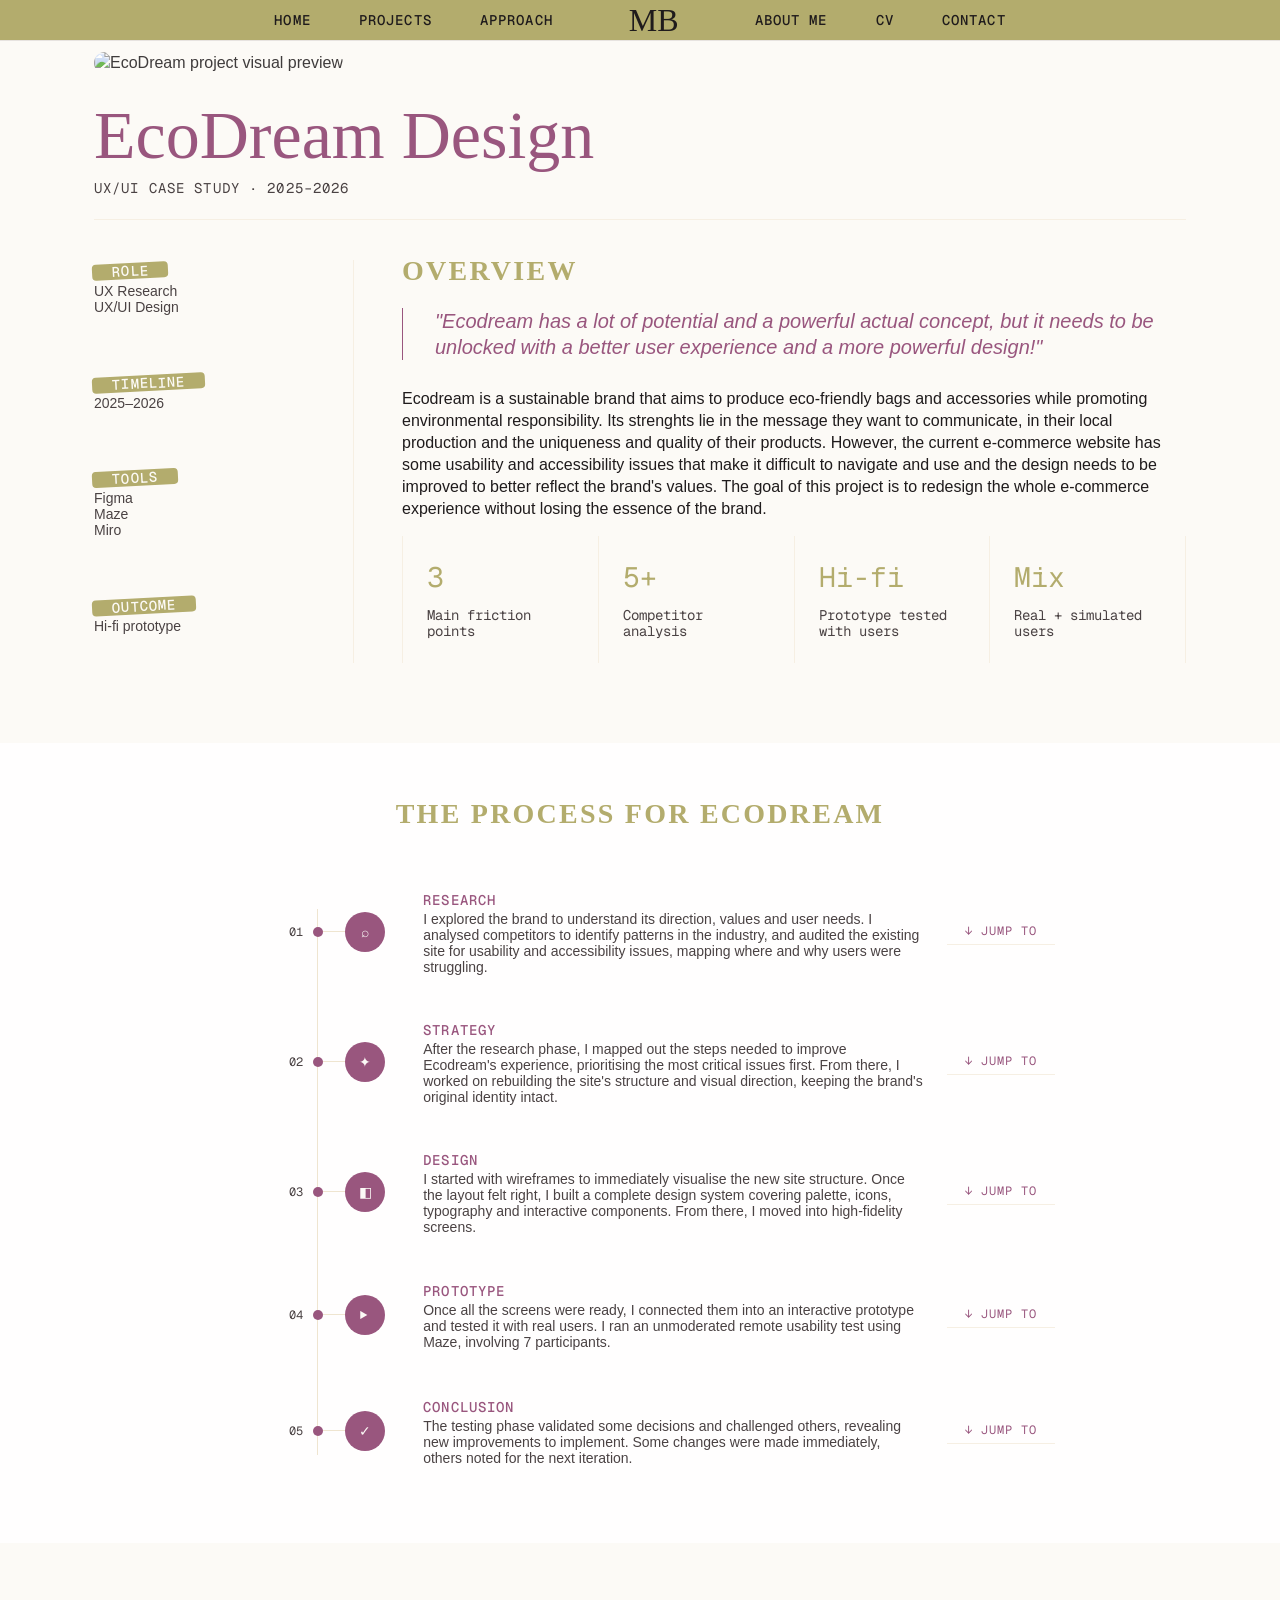
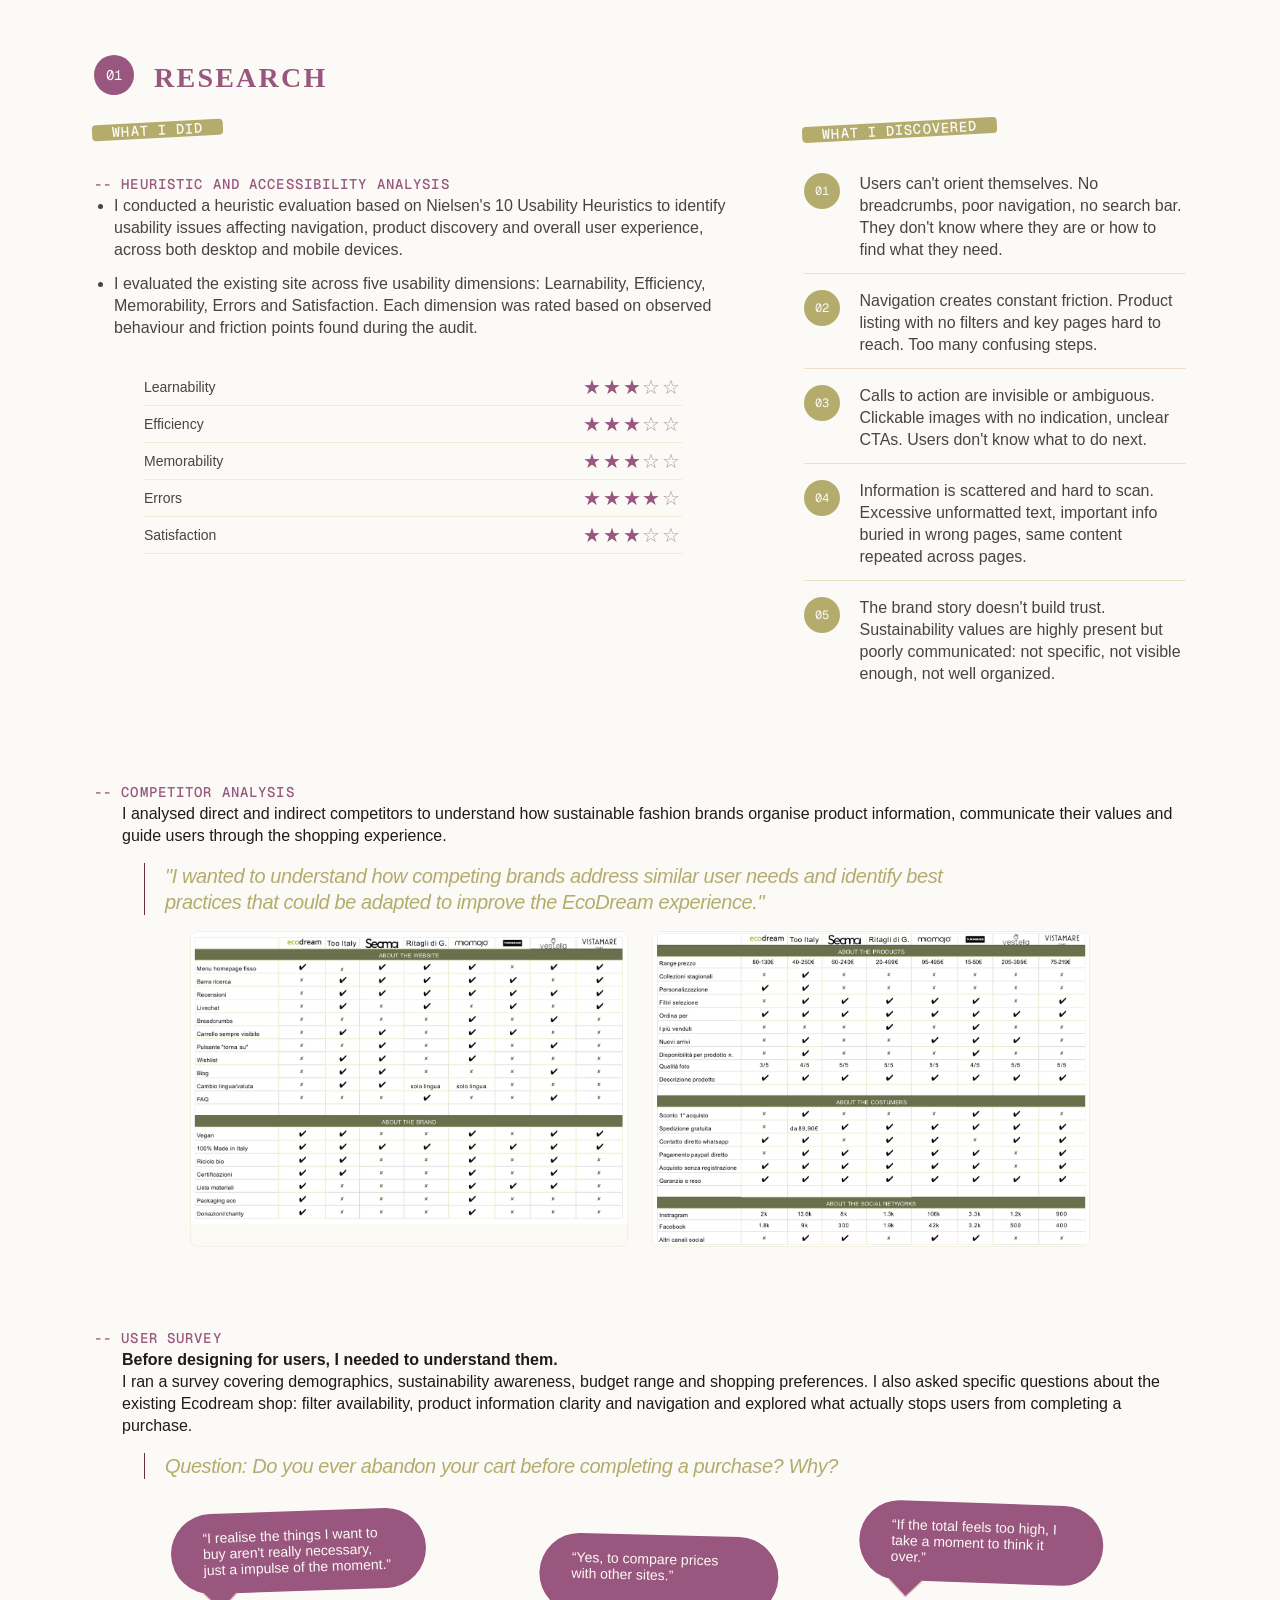
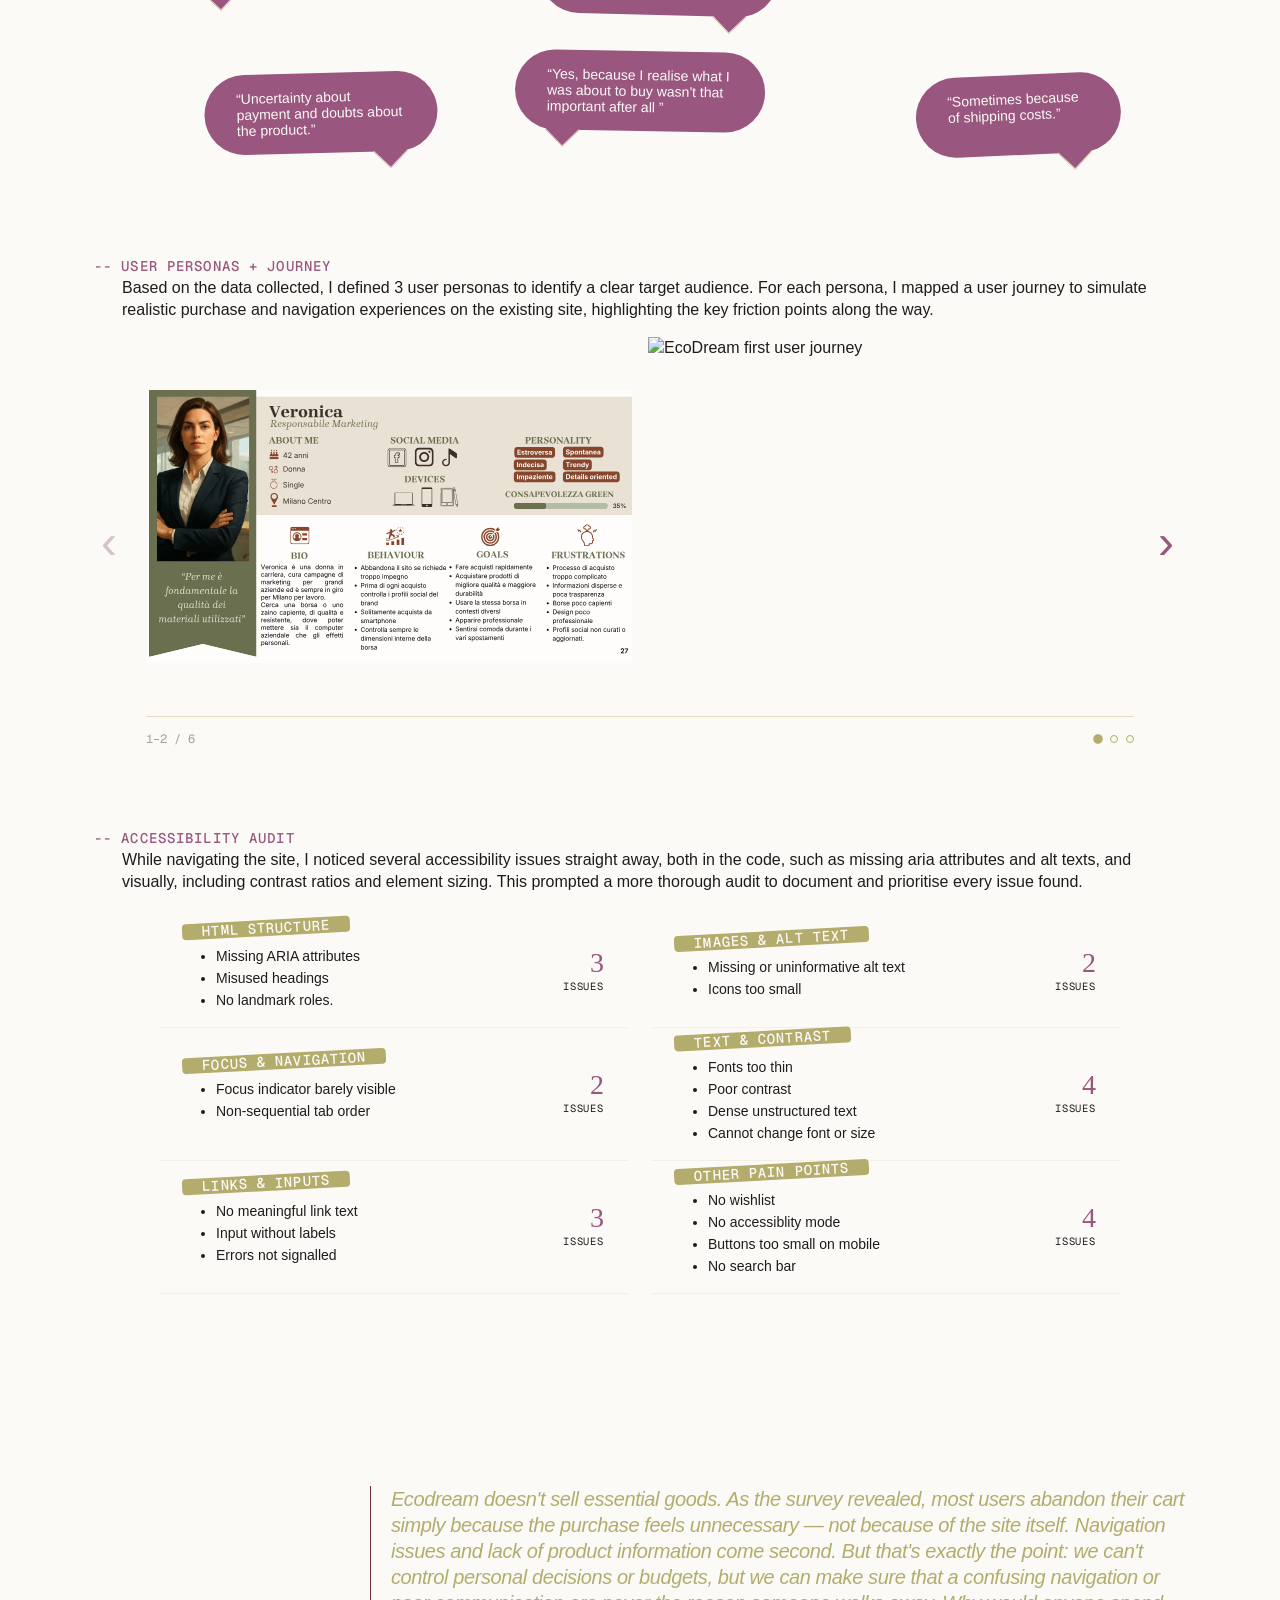
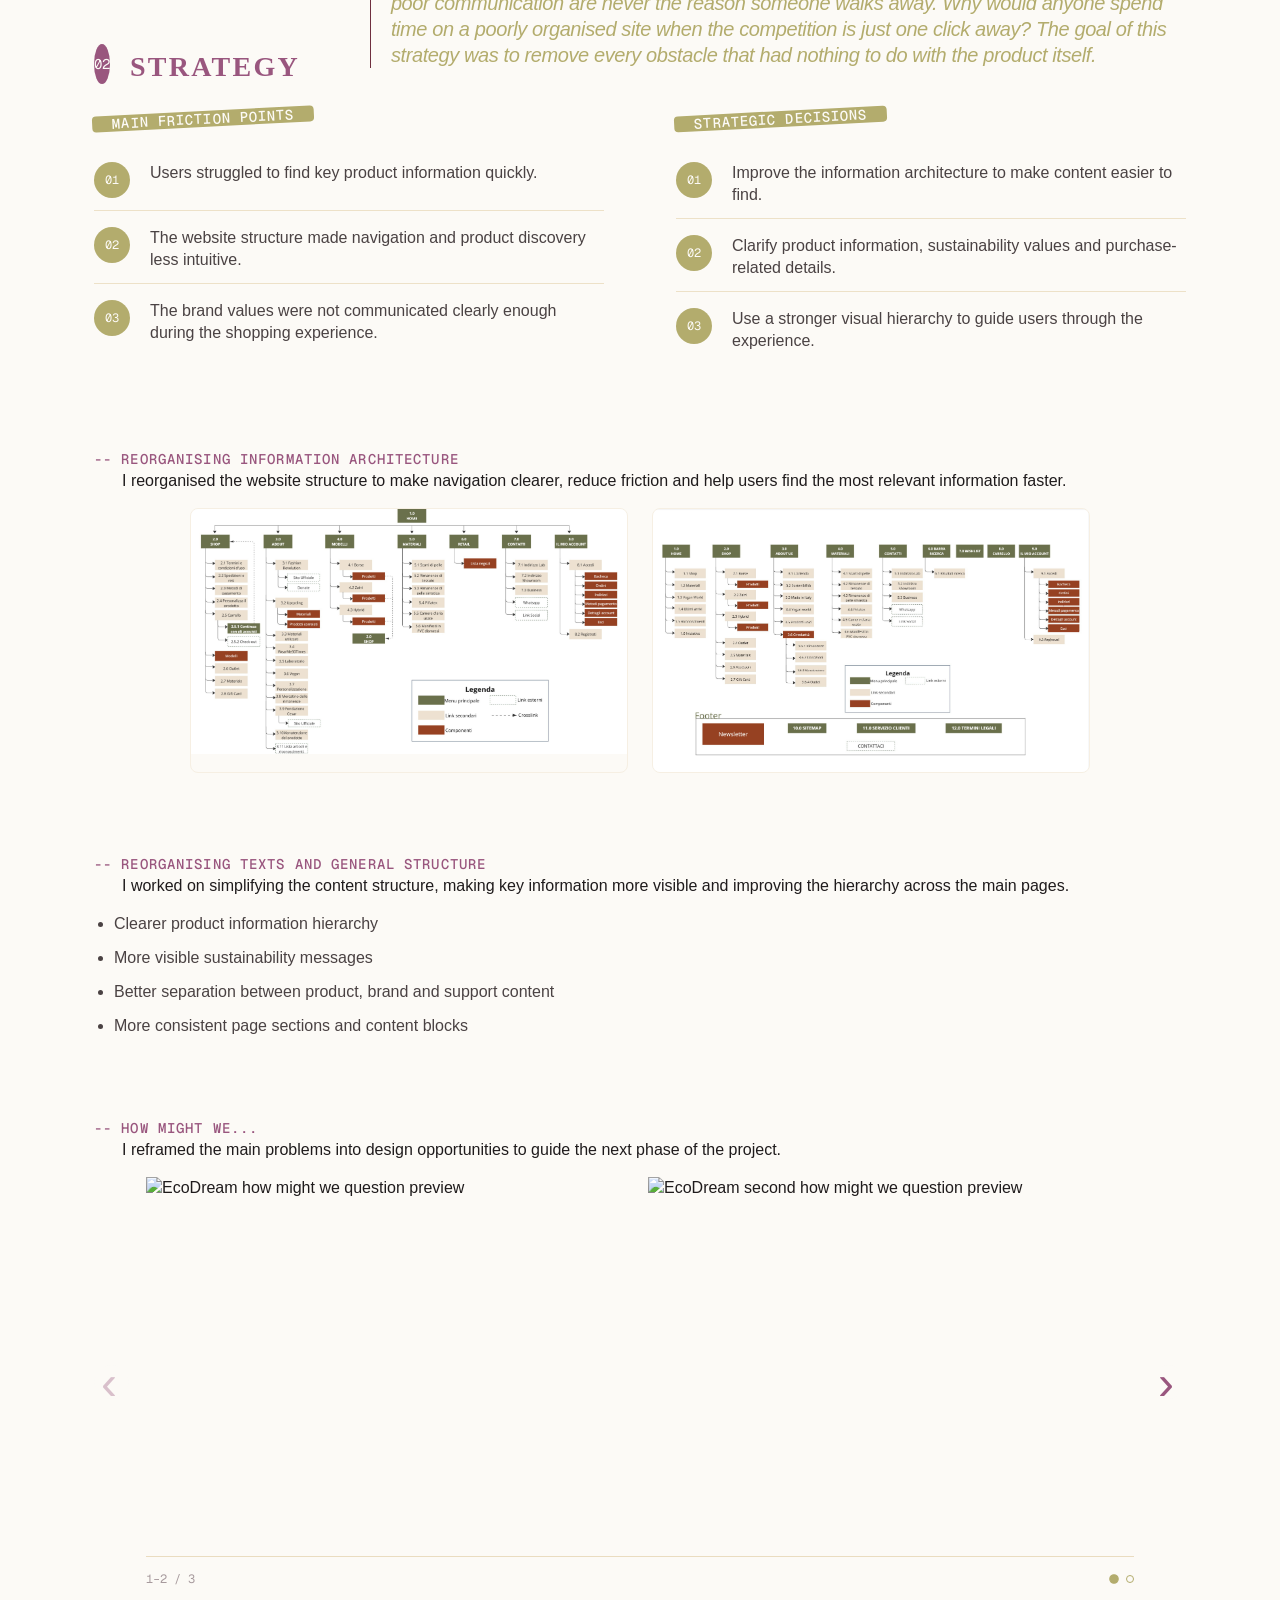
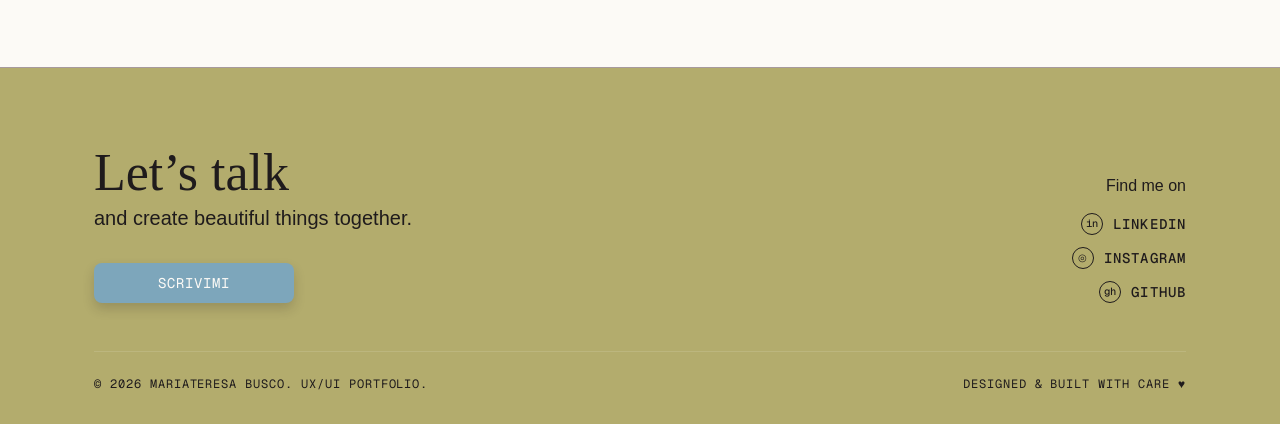
==== commit 009f3b4f: "update" ====
--- a/Progetti/Ecodream.html
+++ b/Progetti/Ecodream.html
@@ -645,6 +645,7 @@
       <div>
         <p class="section-label">Strategy</p>
       </div>
+      <p class="highlight-quote">Ecodream doesn't sell essential goods. As the survey revealed, most users abandon their cart simply because the purchase feels unnecessary — not because of the site itself. Navigation issues and lack of product information come second. But that's exactly the point: we can't control personal decisions or budgets, but we can make sure that a confusing navigation or poor communication are never the reason someone walks away. Why would anyone spend time on a poorly organised site when the competition is just one click away? The goal of this strategy was to remove every obstacle that had nothing to do with the product itself.</p>
     </div>
 
     <!-- FIRST PART: TWO COLUMNS -->
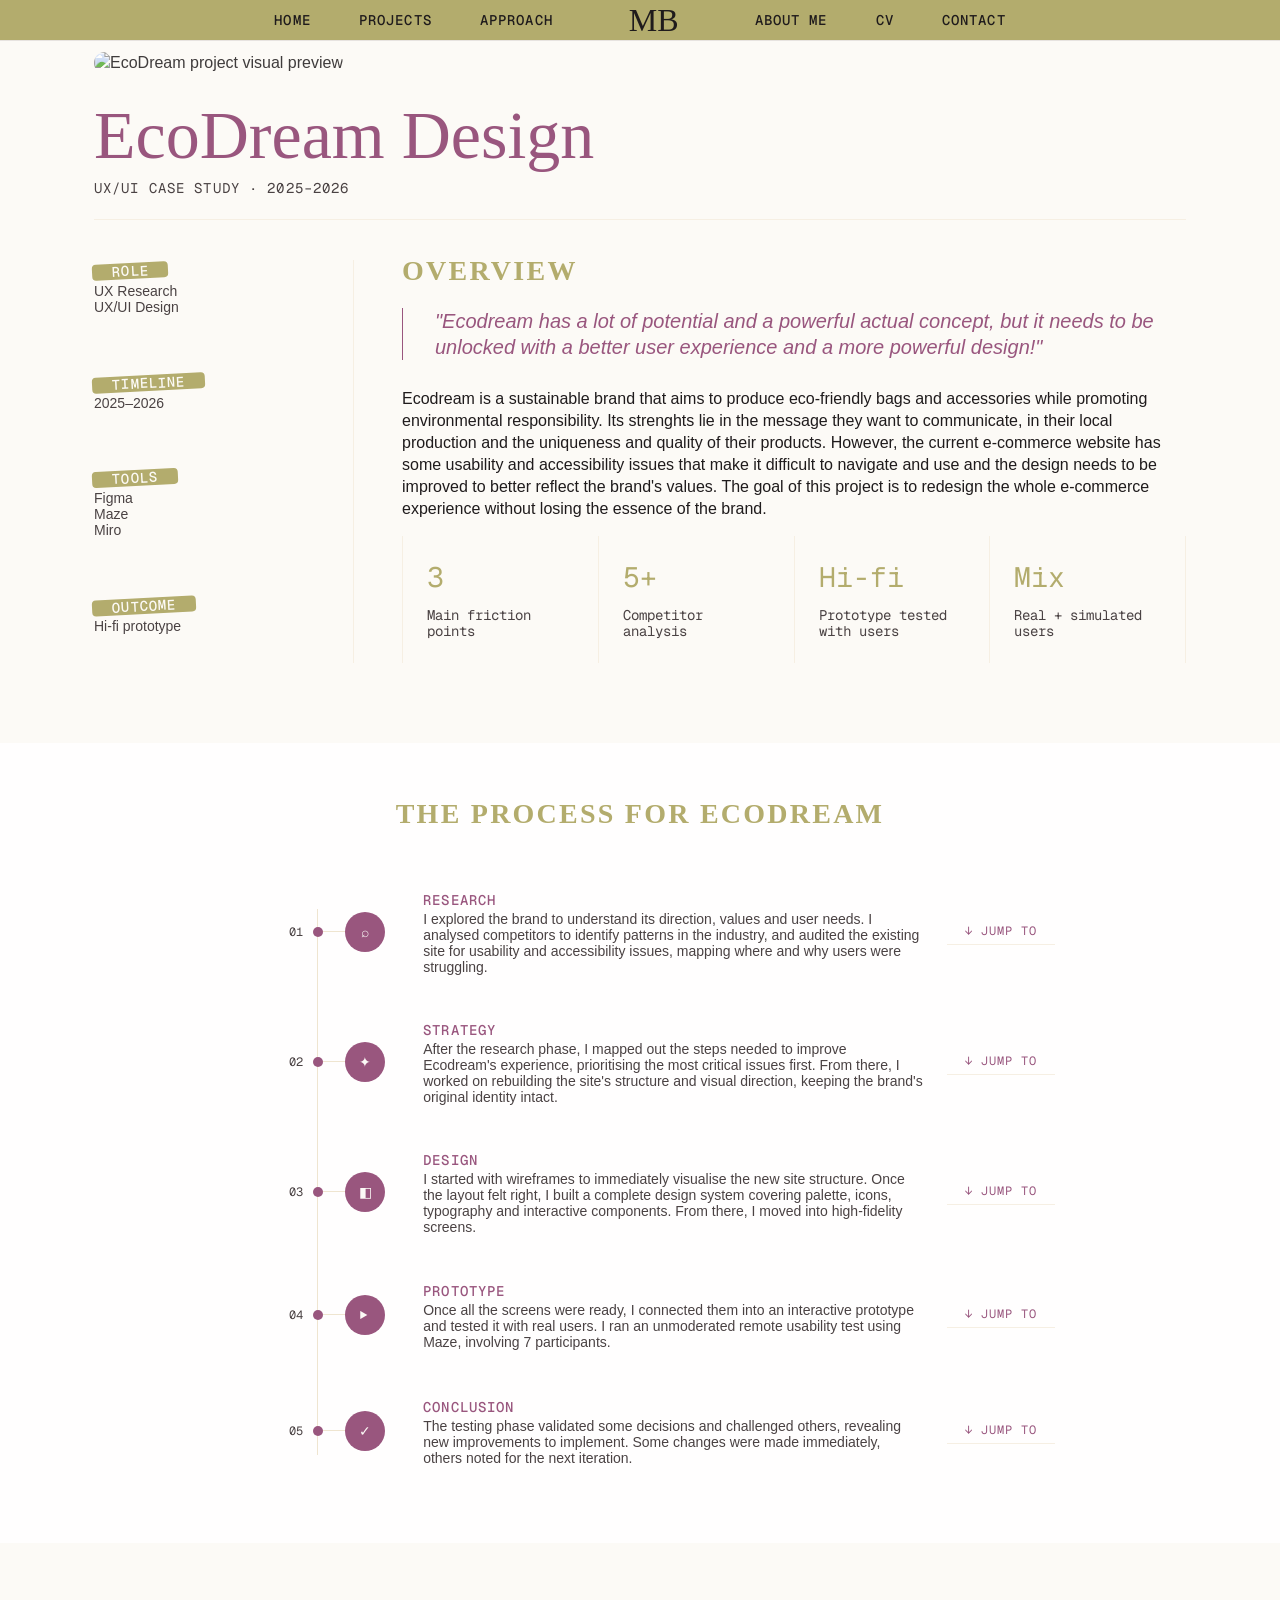
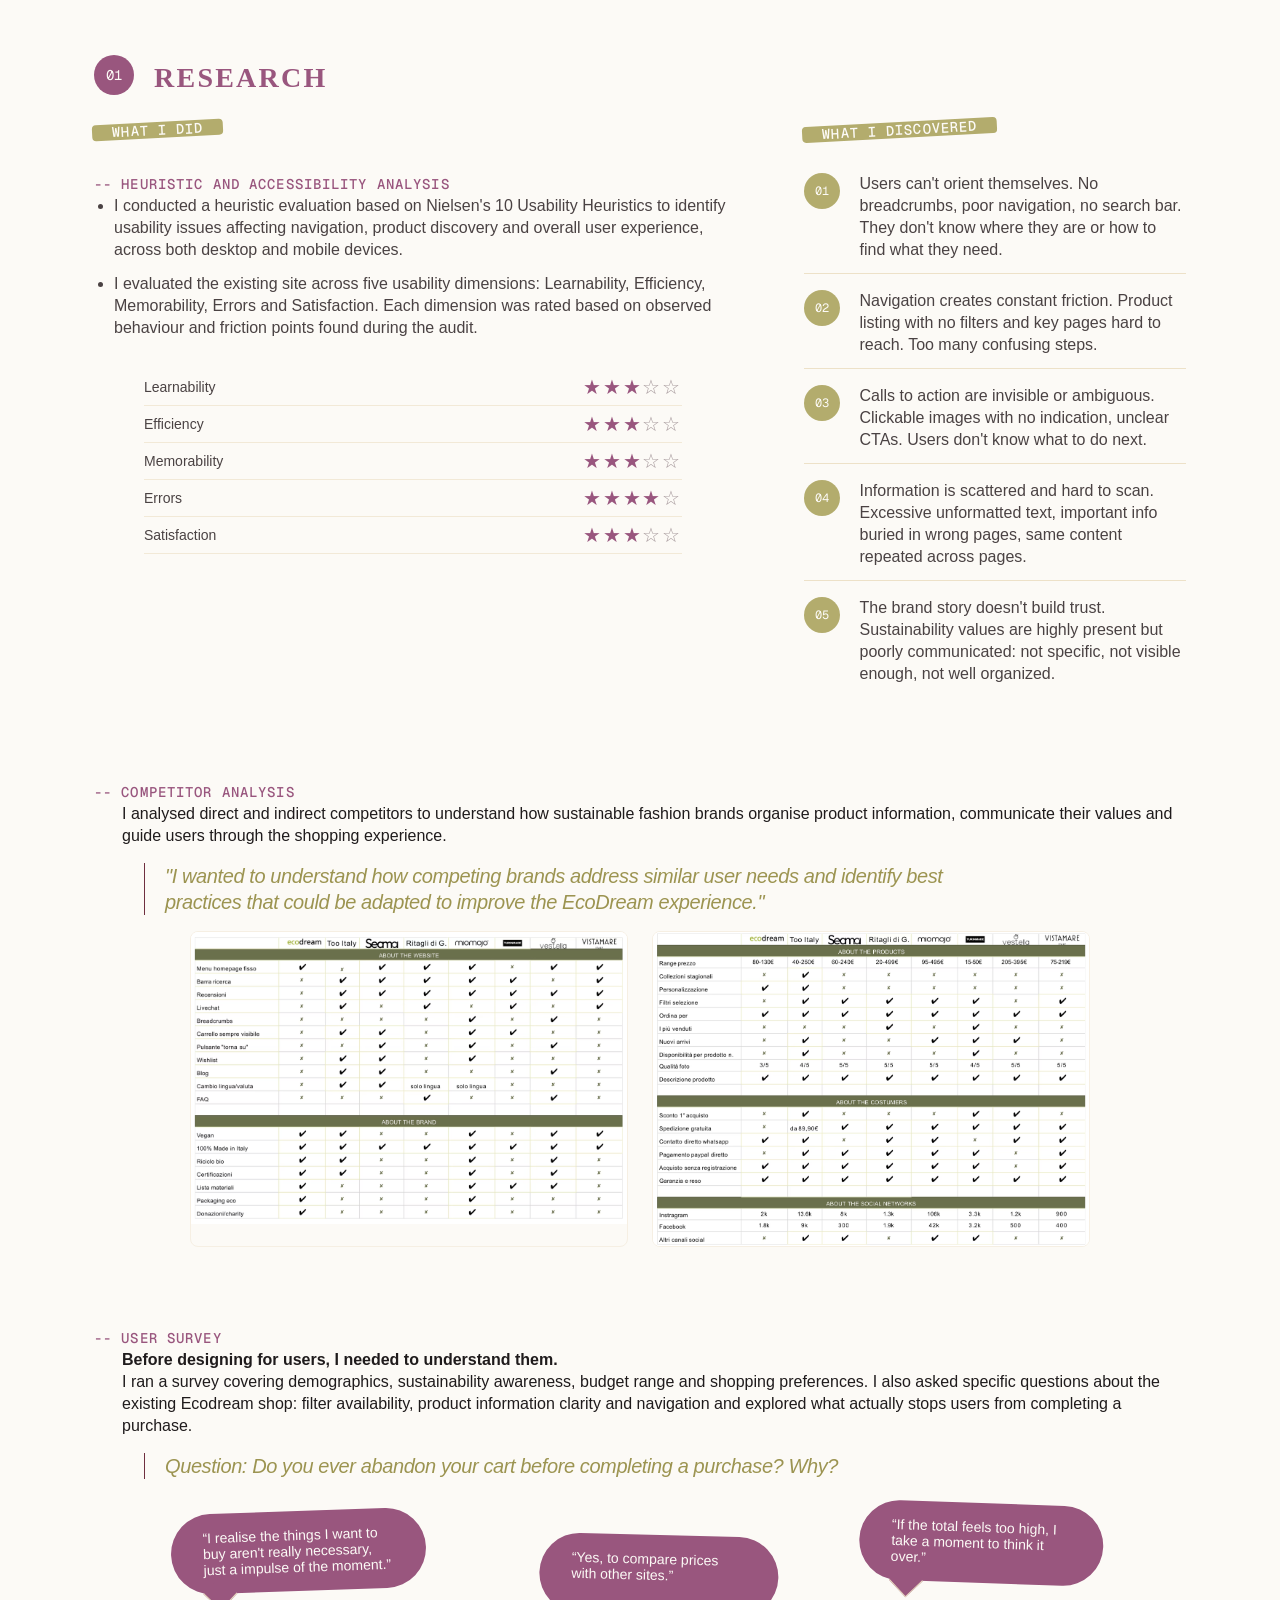
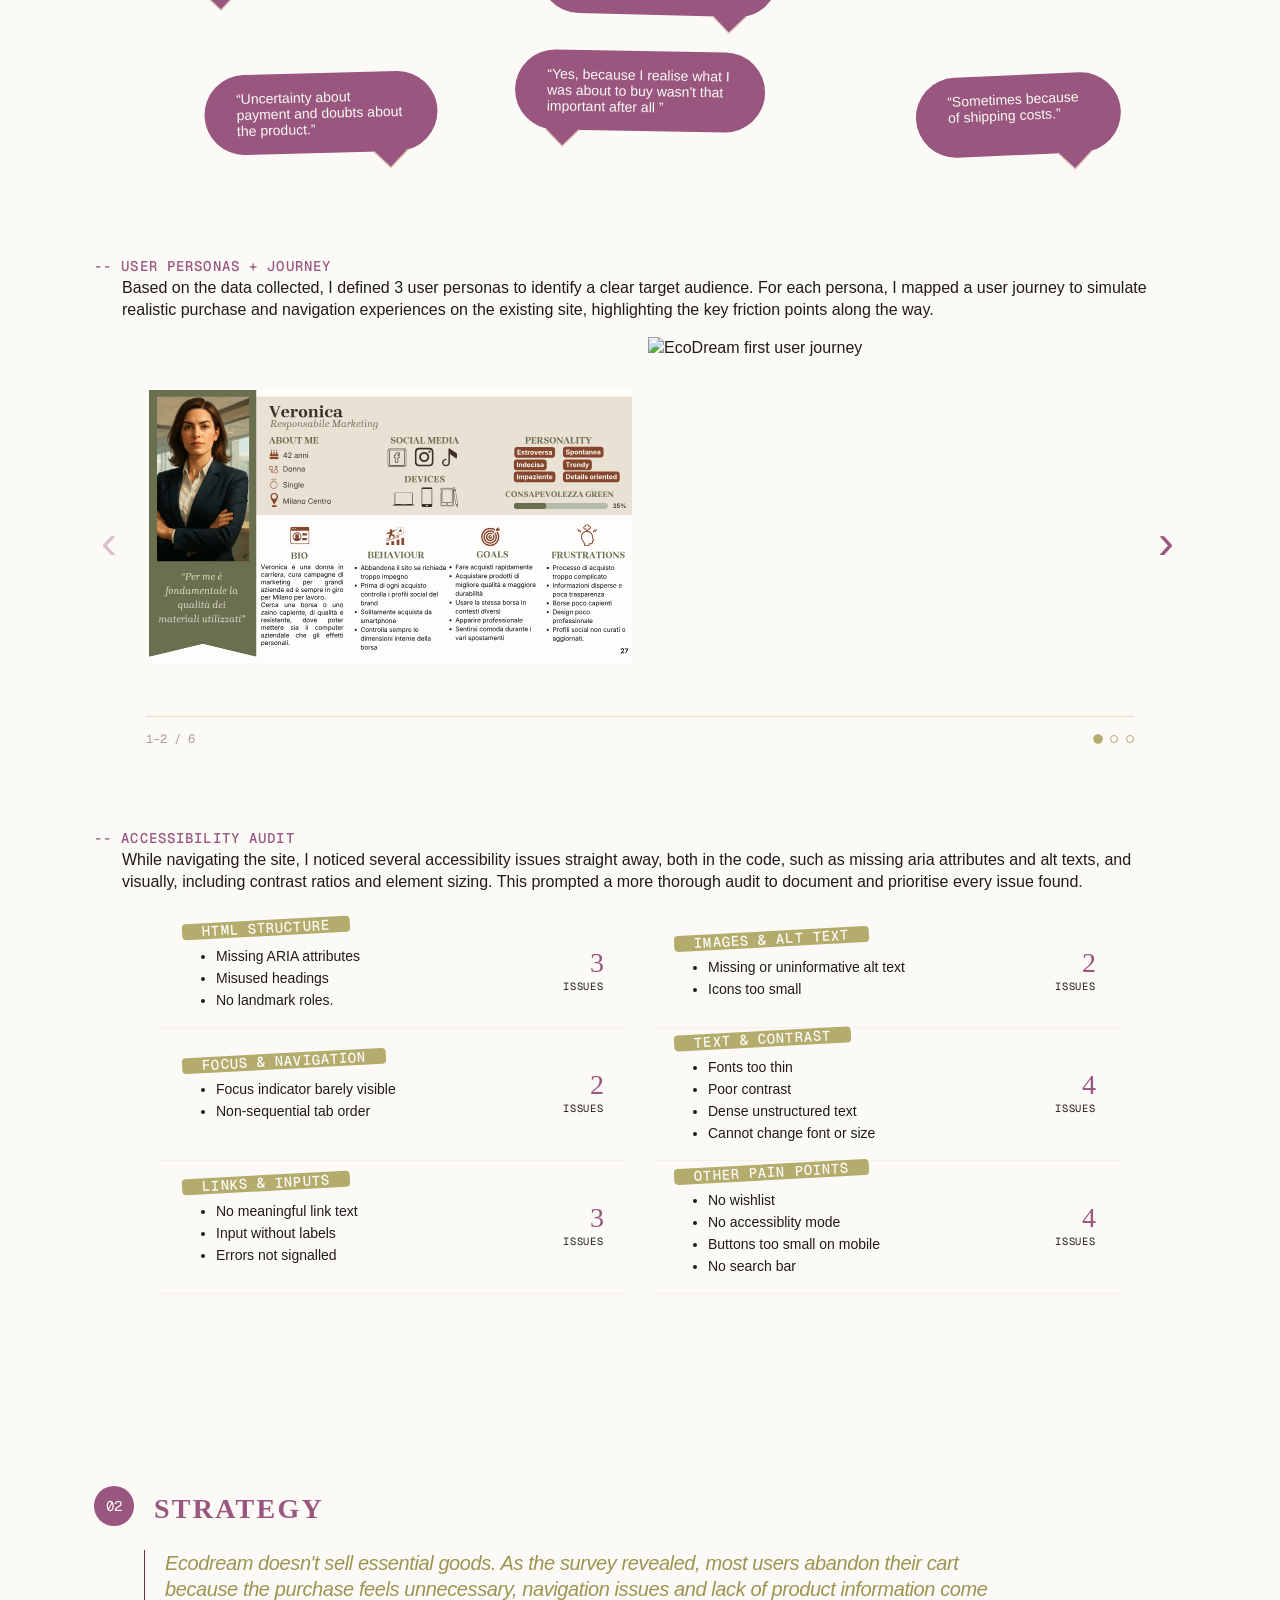
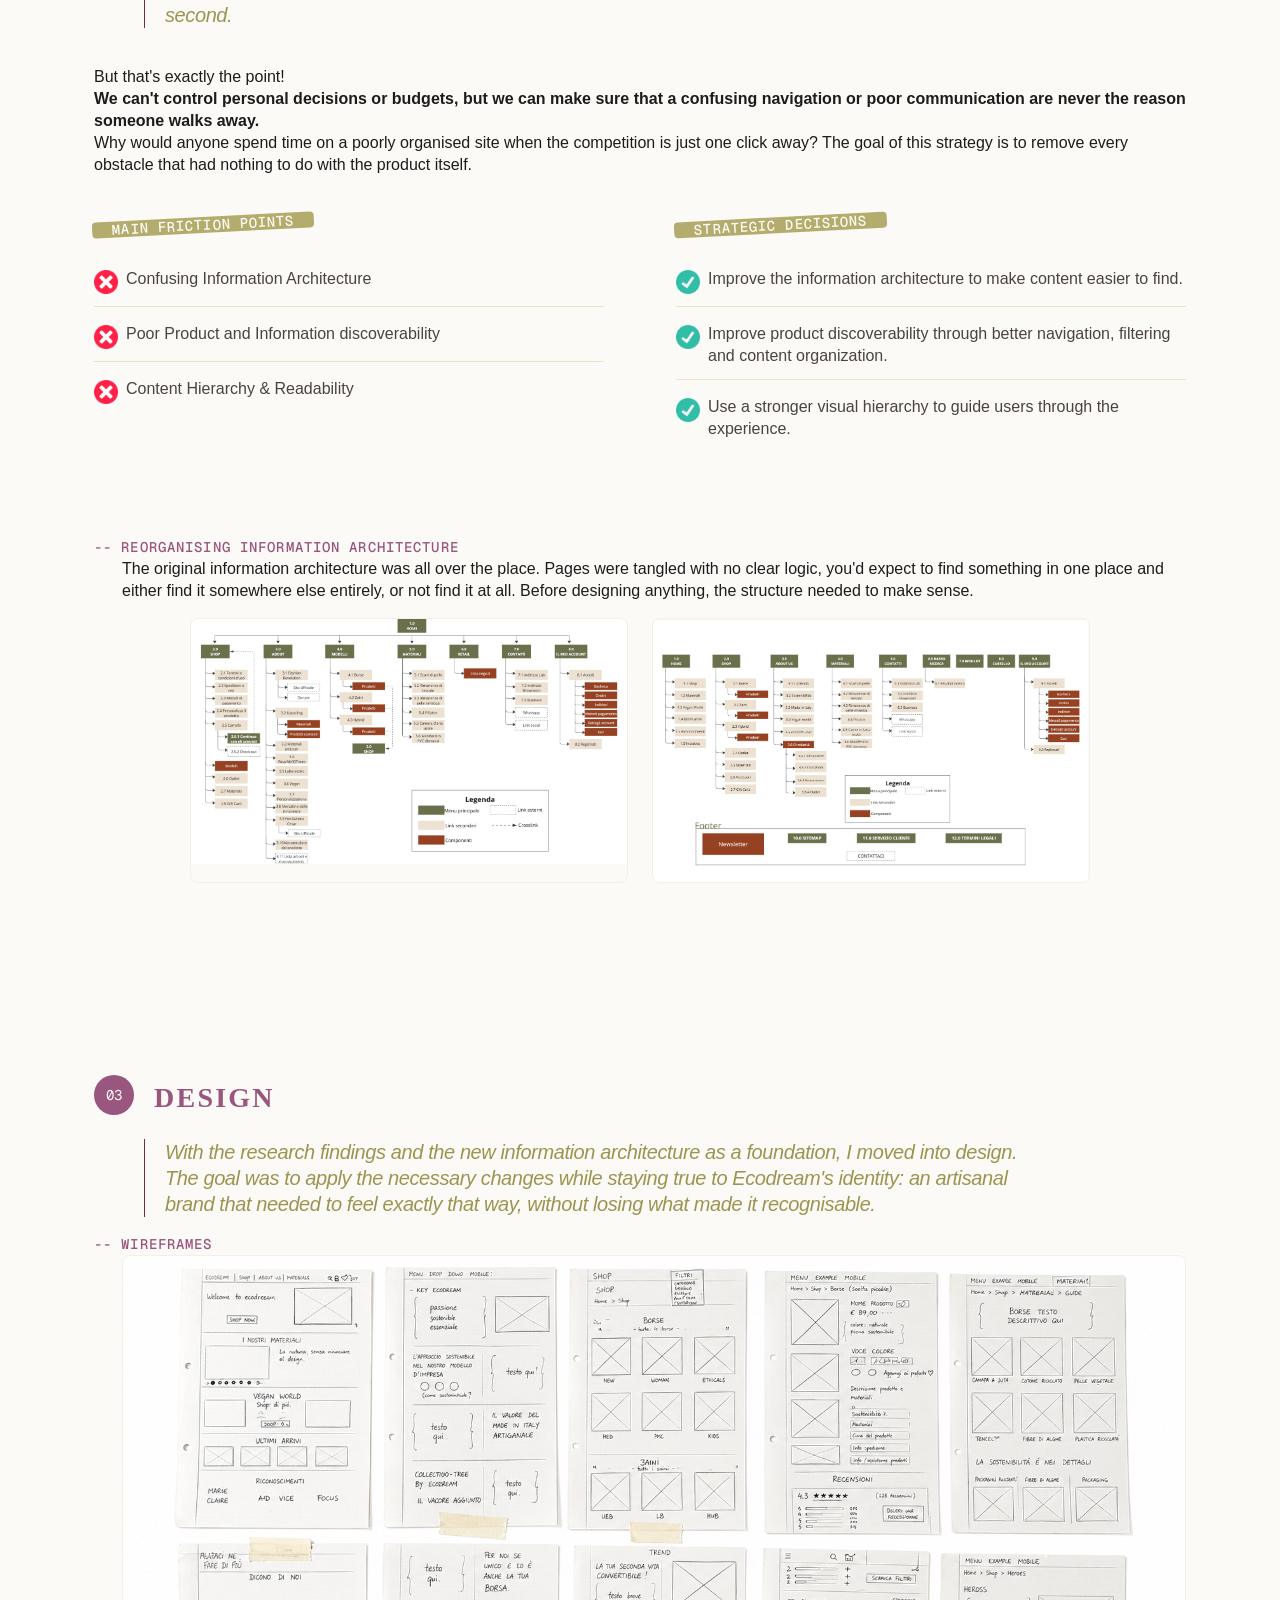
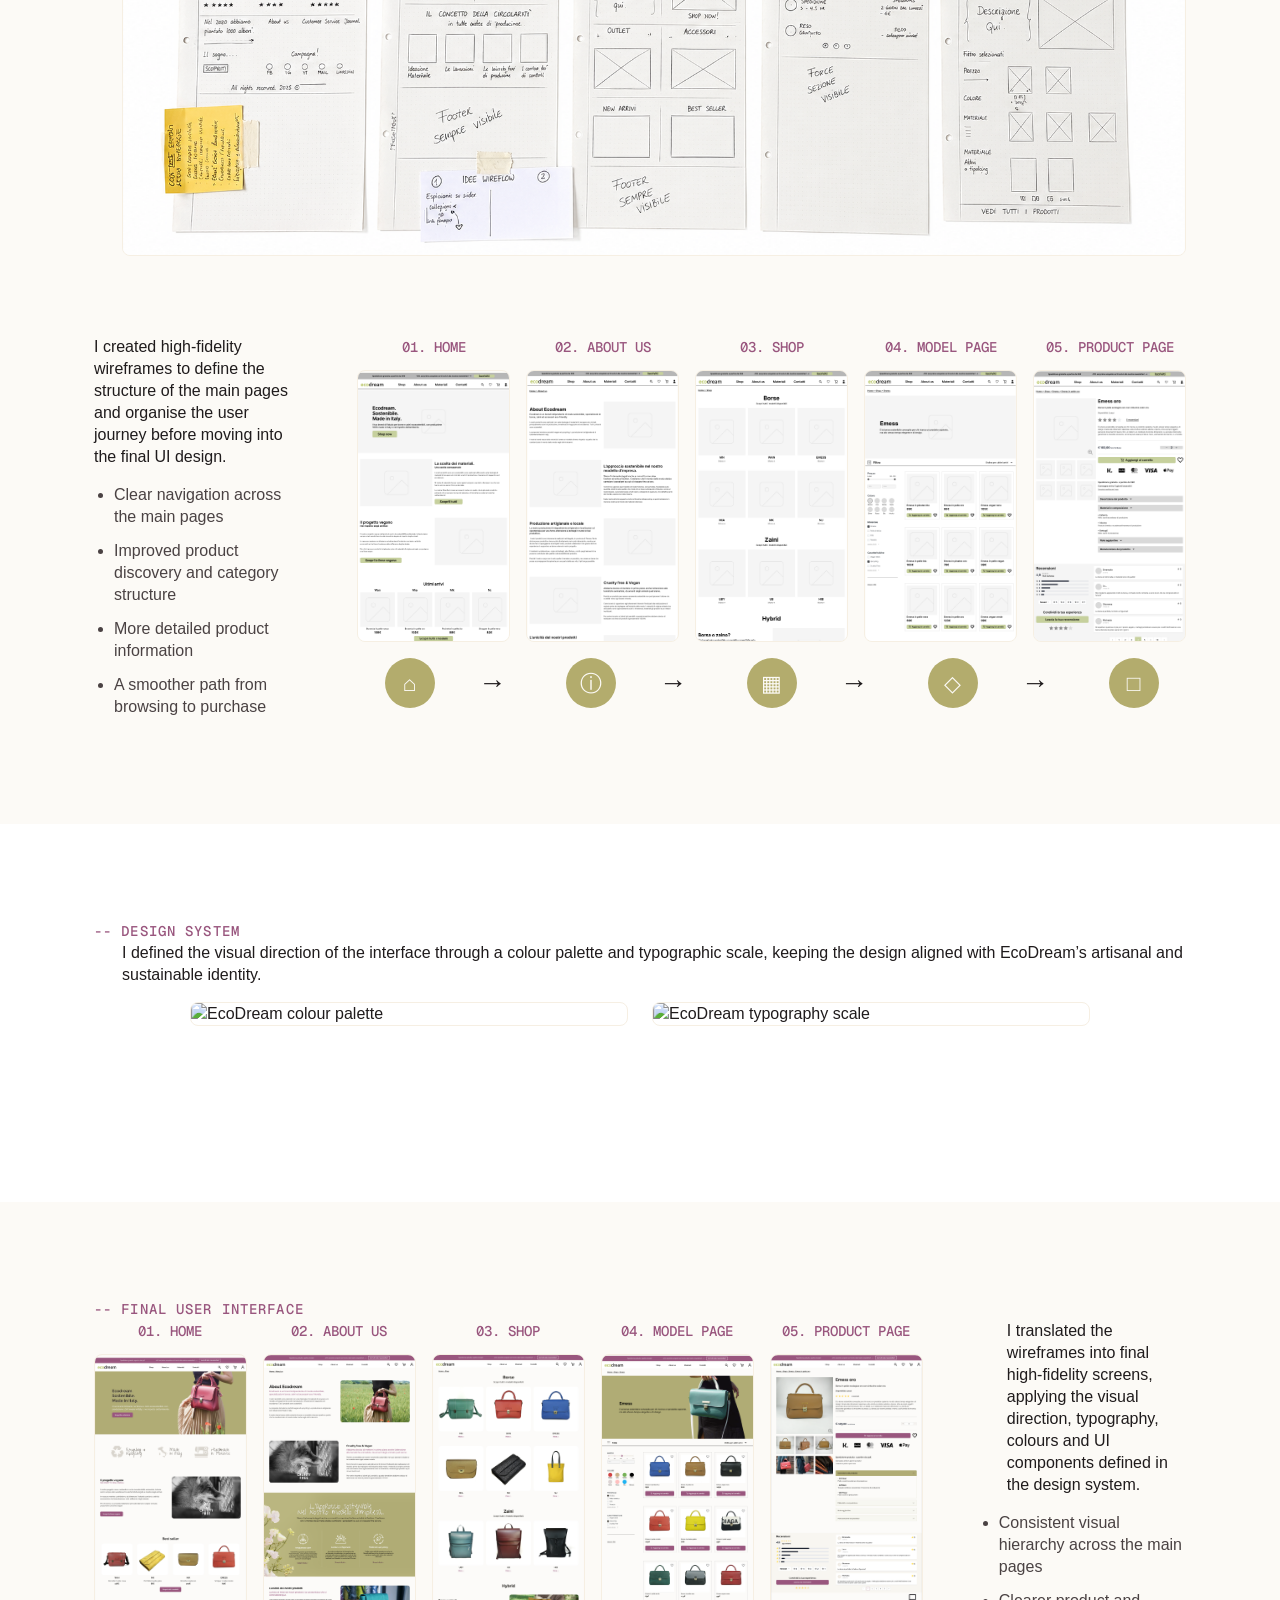
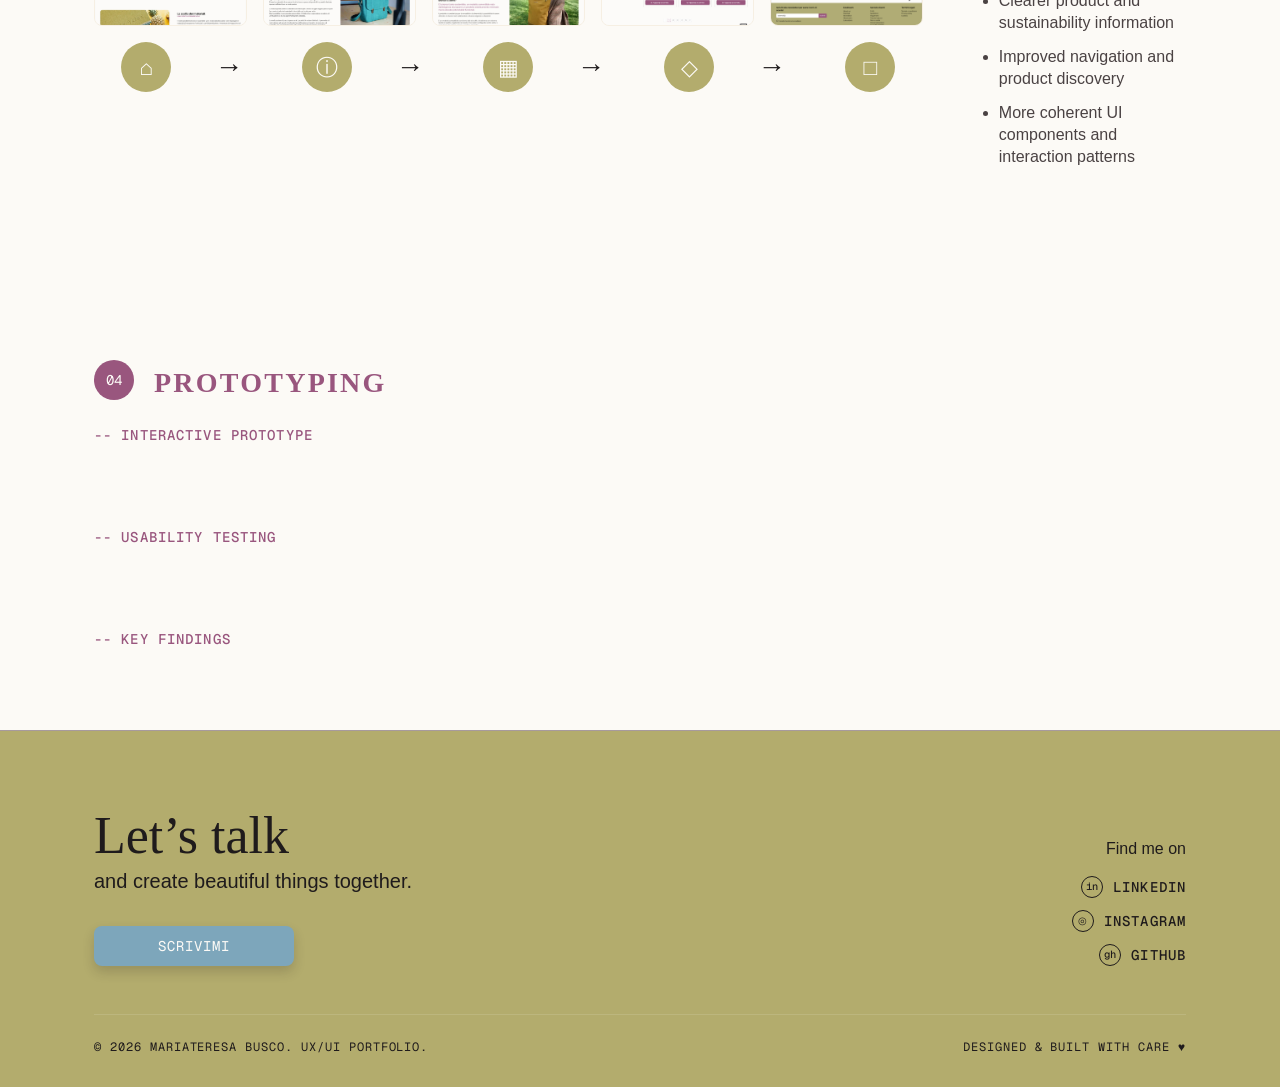
==== commit 3b2ecd73: "update" ====
--- a/Progetti/Ecodream.html
+++ b/Progetti/Ecodream.html
@@ -645,9 +645,10 @@
       <div>
         <p class="section-label">Strategy</p>
       </div>
-      <p class="highlight-quote">Ecodream doesn't sell essential goods. As the survey revealed, most users abandon their cart simply because the purchase feels unnecessary — not because of the site itself. Navigation issues and lack of product information come second. But that's exactly the point: we can't control personal decisions or budgets, but we can make sure that a confusing navigation or poor communication are never the reason someone walks away. Why would anyone spend time on a poorly organised site when the competition is just one click away? The goal of this strategy was to remove every obstacle that had nothing to do with the product itself.</p>
-    </div>
-
+    </div>
+      <p class="highlight-quote">Ecodream doesn't sell essential goods. As the survey revealed, most users abandon their cart because the purchase feels unnecessary, navigation issues and lack of product information come second. 
+      </p><br><p>But that's exactly the point!<strong><br>We can't control personal decisions or budgets, but we can make sure that a confusing navigation or poor communication are never the reason someone walks away. </strong><br> Why would anyone spend time on a poorly organised site when the competition is just one click away? The goal of this strategy is to remove every obstacle that had nothing to do with the product itself.</p>
+      </p><br>
     <!-- FIRST PART: TWO COLUMNS -->
     <div class="case-layout case-layout-2 case-layout-equal">
 
@@ -658,20 +659,20 @@
           </span>
         </h3>
 
-        <ol class="case-numbered-list">
+       <ol class="case-numbered-list case-icon-list">
           <li>
-            <span>01</span>
-            <p>Users struggled to find key product information quickly.</p>
+            <img src="../Assets/Image/x.svg" alt="" aria-hidden="true" class="case-list-image-icon">
+            <p>Confusing Information Architecture</p>
           </li>
 
           <li>
-            <span>02</span>
-            <p>The website structure made navigation and product discovery less intuitive.</p>
+            <img src="../Assets/Image/x.svg" alt="" aria-hidden="true" class="case-list-image-icon">
+            <p>Poor Product and Information discoverability</p>
           </li>
 
           <li>
-            <span>03</span>
-            <p>The brand values were not communicated clearly enough during the shopping experience.</p>
+            <img src="../Assets/Image/x.svg" alt="" aria-hidden="true" class="case-list-image-icon">
+            <p>Content Hierarchy & Readability</p>
           </li>
         </ol>
       </div>
@@ -683,19 +684,19 @@
           </span>
         </h3>
 
-        <ol class="case-numbered-list">
+       <ol class="case-numbered-list case-icon-list">
           <li>
-            <span>01</span>
+            <img src="../Assets/Image/v.svg" alt="" aria-hidden="true" class="case-list-image-icon">
             <p>Improve the information architecture to make content easier to find.</p>
           </li>
 
           <li>
-            <span>02</span>
-            <p>Clarify product information, sustainability values and purchase-related details.</p>
+            <img src="../Assets/Image/v.svg" alt="" aria-hidden="true" class="case-list-image-icon">
+            <p>Improve product discoverability through better navigation, filtering and content organization.</p>
           </li>
 
           <li>
-            <span>03</span>
+            <img src="../Assets/Image/v.svg" alt="" aria-hidden="true" class="case-list-image-icon">
             <p>Use a stronger visual hierarchy to guide users through the experience.</p>
           </li>
         </ol>
@@ -710,8 +711,7 @@
         <h4>-- Reorganising information architecture</h4>
 
         <p>
-          I reorganised the website structure to make navigation clearer, reduce friction and help users find the most relevant information faster.
-        </p>
+The original information architecture was all over the place. Pages were tangled with no clear logic, you'd expect to find something in one place and either find it somewhere else entirely, or not find it at all. Before designing anything, the structure needed to make sense.</p>
 
         <div class="case-image-grid case-image-grid-2 case-image-grid-medium">
 
@@ -732,71 +732,328 @@
         </div>
       </div>
 
+    </div>
+
+  </div>
+</section>
+
+<!------------------ DESIGN SECTION ----------------------->
+
+<section class="case-section case-design" id="design">
+  <div class="container page-container">
+
+    <div class="case-section-title">
+      <span class="case-section-number">03</span>
+
+      <div>
+        <p class="section-label">Design</p>
+      </div>
+    </div>
+
+    <div class="case-block">
+<p class="highlight-quote">With the research findings and the new information architecture as a foundation, I moved into design. The goal was to apply the necessary changes while staying true to Ecodream's identity: an artisanal brand that needed to feel exactly that way, without losing what made it recognisable.</p>
       <div class="case-activity">
-        <h4>-- Reorganising texts and general structure</h4>
+        <h4>-- Wireframes</h4>
 
         <p>
-          I worked on simplifying the content structure, making key information more visible and improving the hierarchy across the main pages.
+            <a href="../Assets/Image/wireframehand.svg" class="case-image-card">
+            <img 
+              src="../Assets/Image/wireframehand.svg" 
+              alt="Handdrawn wireframe"
+            >
+          </a> </p>
+      </div>
+
+      <div class="case-layout case-layout-2 case-wireframe-layout">
+
+    <div class="case-block">
+      <p>
+        I created high-fidelity wireframes to define the structure of the main pages and organise the user journey before moving into the final UI design.
+      </p>
+
+      <ul class="case-simple-list">
+        <li>Clear navigation across the main pages</li>
+        <li>Improved product discovery and category structure</li>
+        <li>More detailed product information</li>
+        <li>A smoother path from browsing to purchase</li>
+      </ul>
+    </div>
+
+    <div class="case-block">
+
+      <div class="case-wireframe-preview">
+
+        <a href="../Assets/Image/wireframe-home-desktop.svg" class="case-wireframe-card" target="_blank" rel="noopener noreferrer">
+          <p>01. Home</p>
+          <div class="case-image-card">
+            <img 
+              src="../Assets/Image/wireframe-home-desktop.svg" 
+              alt="EcoDream home page wireframe"
+            >
+          </div>
+        </a>
+
+        <a href="../Assets/Image/wireframe-aboutus-desktop.svg" class="case-wireframe-card" target="_blank" rel="noopener noreferrer">
+          <p>02. About us</p>
+          <div class="case-image-card">
+            <img 
+              src="../Assets/Image/wireframe-aboutus-desktop.svg" 
+              alt="EcoDream about us page wireframe"
+            >
+          </div>
+        </a>
+
+        <a href="../Assets/Image/wireframe-shop-desktop.svg" class="case-wireframe-card" target="_blank" rel="noopener noreferrer">
+          <p>03. Shop</p>
+          <div class="case-image-card">
+            <img 
+              src="../Assets/Image/wireframe-shop-desktop.svg" 
+              alt="EcoDream shop page wireframe"
+            >
+          </div>
+        </a>
+
+        <a href="../Assets/Image/wireframe-modello-desktop.svg" class="case-wireframe-card" target="_blank" rel="noopener noreferrer">
+          <p>04. Model page</p>
+          <div class="case-image-card">
+            <img 
+              src="../Assets/Image/wireframe-modello-desktop.svg" 
+              alt="EcoDream model page wireframe"
+            >
+          </div>
+        </a>
+
+        <a href="../Assets/Image/wireframe-prodotto-desktop.svg" class="case-wireframe-card" target="_blank" rel="noopener noreferrer">
+          <p>05. Product page</p>
+          <div class="case-image-card">
+            <img 
+              src="../Assets/Image/wireframe-prodotto-desktop.svg" 
+              alt="EcoDream product page wireframe"
+            >
+          </div>
+        </a>
+
+      </div>
+
+      <div class="case-page-flow" aria-label="Wireframe pages overview">
+
+  <div class="case-page-flow-item">
+    <span aria-hidden="true">⌂</span>
+  </div>
+
+  <span class="project-arrow" aria-hidden="true">→</span>
+
+  <div class="case-page-flow-item">
+    <span aria-hidden="true">ⓘ</span>
+  </div>
+
+  <span class="project-arrow" aria-hidden="true">→</span>
+
+  <div class="case-page-flow-item">
+    <span aria-hidden="true">▦</span>
+  </div>
+
+  <span class="project-arrow" aria-hidden="true">→</span>
+
+  <div class="case-page-flow-item">
+    <span aria-hidden="true">◇</span>
+  </div>
+
+  <span class="project-arrow" aria-hidden="true">→</span>
+
+  <div class="case-page-flow-item">
+    <span aria-hidden="true">□</span>
+  </div>
+
+</div>
+
+    </div>
+      </div>
+    </div>
+
+
+<div class="case-design-system-band">
+  <div class="container page-container">
+
+    <div class="case-activity">
+        <h4>-- Design system</h4>
+
+  <p>
+    I defined the visual direction of the interface through a colour palette and typographic scale, keeping the design aligned with EcoDream’s artisanal and sustainable identity.
+  </p>
+
+  <div class="case-image-grid case-image-grid-2 case-image-grid-medium">
+
+    <a href="../Assets/Image/ecodream-palette.svg" class="case-image-card" target="_blank" rel="noopener noreferrer">
+      <img
+        src="../Assets/Image/ecodream-palette.svg"
+        alt="EcoDream colour palette"
+      >
+    </a>
+
+    <a href="../Assets/Image/ecodream-typography-scale.svg" class="case-image-card" target="_blank" rel="noopener noreferrer">
+      <img
+        src="../Assets/Image/ecodream-typography-scale.svg"
+        alt="EcoDream typography scale"
+      >
+    </a>
+  </div>
+    </div>
+  </div>
+</div>
+
+
+<div class="case-activity">
+  <h4>-- Final User Interface</h4>
+
+  <div class="case-layout case-layout-2 case-wireframe-layout case-layout-reverse">
+
+    <div class="case-block">
+
+      <div class="case-wireframe-preview">
+
+        <a href="../Assets/Image/userinterface home.svg" class="case-wireframe-card" target="_blank" rel="noopener noreferrer">
+          <p>01. Home</p>
+          <div class="case-image-card">
+            <img 
+              src="../Assets/Image/userinterface home.svg" 
+              alt="EcoDream final home page design"
+            >
+          </div>
+        </a>
+
+        <a href="../Assets/Image/userinterface aboutus.svg" class="case-wireframe-card" target="_blank" rel="noopener noreferrer">
+          <p>02. About us</p>
+          <div class="case-image-card">
+            <img 
+              src="../Assets/Image/userinterface aboutus.svg" 
+              alt="EcoDream final about us page design"
+            >
+          </div>
+        </a>
+
+        <a href="../Assets/Image/userinterface shop.svg" class="case-wireframe-card" target="_blank" rel="noopener noreferrer">
+          <p>03. Shop</p>
+          <div class="case-image-card">
+            <img 
+              src="../Assets/Image/userinterface shop.svg" 
+              alt="EcoDream final shop page design"
+            >
+          </div>
+        </a>
+
+        <a href="../Assets/Image/userinterface modello.svg" class="case-wireframe-card" target="_blank" rel="noopener noreferrer">
+          <p>04. Model page</p>
+          <div class="case-image-card">
+            <img 
+              src="../Assets/Image/userinterface modello.svg" 
+              alt="EcoDream final model page design"
+            >
+          </div>
+        </a>
+
+        <a href="../Assets/Image/userinterface prodotto.svg" class="case-wireframe-card" target="_blank" rel="noopener noreferrer">
+          <p>05. Product page</p>
+          <div class="case-image-card">
+            <img 
+              src="../Assets/Image/userinterface prodotto.svg" 
+              alt="EcoDream final product page design"
+            >
+          </div>
+        </a>
+
+      </div>
+
+      <div class="case-page-flow" aria-label="Wireframe pages overview">
+
+  <div class="case-page-flow-item">
+    <span aria-hidden="true">⌂</span>
+  </div>
+
+  <span class="project-arrow" aria-hidden="true">→</span>
+
+  <div class="case-page-flow-item">
+    <span aria-hidden="true">ⓘ</span>
+  </div>
+
+  <span class="project-arrow" aria-hidden="true">→</span>
+
+  <div class="case-page-flow-item">
+    <span aria-hidden="true">▦</span>
+  </div>
+
+  <span class="project-arrow" aria-hidden="true">→</span>
+
+  <div class="case-page-flow-item">
+    <span aria-hidden="true">◇</span>
+  </div>
+
+  <span class="project-arrow" aria-hidden="true">→</span>
+
+  <div class="case-page-flow-item">
+    <span aria-hidden="true">□</span>
+  </div>
+      </div>
+    </div>
+    
+
+    <div class="case-block">
+      <p>
+        I translated the wireframes into final high-fidelity screens, applying the visual direction, typography, colours and UI components defined in the design system.
+      </p>
+
+      <ul class="case-simple-list">
+        <li>Consistent visual hierarchy across the main pages</li>
+        <li>Clearer product and sustainability information</li>
+        <li>Improved navigation and product discovery</li>
+        <li>More coherent UI components and interaction patterns</li>
+      </ul>
+    </div>
+
+  </div>
+</div>
+
+  </div>
+</div>
+</section>
+
+<!------------------ PROTOTYPING SECTION ----------------------->
+
+<section class="case-section case-prototype" id="prototype">
+  <div class="container page-container">
+
+    <div class="case-section-title">
+      <span class="case-section-number">04</span>
+
+      <div>
+        <p class="section-label">Prototyping</p>
+      </div>
+    </div>
+
+    <div class="case-block">
+
+      <div class="case-activity">
+        <h4>-- Interactive prototype</h4>
+
+        <p>
+          <!-- Prototype introduction goes here -->
         </p>
-
-        <ul class="case-simple-list">
-          <li>Clearer product information hierarchy</li>
-          <li>More visible sustainability messages</li>
-          <li>Better separation between product, brand and support content</li>
-          <li>More consistent page sections and content blocks</li>
-        </ul>
       </div>
 
       <div class="case-activity">
-        <h4>-- How might we...</h4>
+        <h4>-- Usability testing</h4>
 
         <p>
-          I reframed the main problems into design opportunities to guide the next phase of the project.
+          <!-- Testing method and participants go here -->
         </p>
-
-        <div class="case-gallery" data-gallery>
-          <div class="case-gallery-main">
-
-            <button class="case-gallery-arrow case-gallery-arrow-prev" type="button" data-gallery-prev aria-label="Previous image">
-              ‹
-            </button>
-
-            <div class="case-gallery-viewport">
-
-              <a href="../Assets/Image/hmw-01.svg" class="case-gallery-slide is-active" data-gallery-slide>
-                <img 
-                  src="../Assets/Image/hmw-01.svg" 
-                  alt="EcoDream how might we question preview"
-                >
-              </a>
-
-              <a href="../Assets/Image/hmw-02.svg" class="case-gallery-slide" data-gallery-slide>
-                <img 
-                  src="../Assets/Image/hmw-02.svg" 
-                  alt="EcoDream second how might we question preview"
-                >
-              </a>
-
-              <a href="../Assets/Image/hmw-03.svg" class="case-gallery-slide" data-gallery-slide>
-                <img 
-                  src="../Assets/Image/hmw-03.svg" 
-                  alt="EcoDream third how might we question preview"
-                >
-              </a>
-
-            </div>
-
-            <button class="case-gallery-arrow case-gallery-arrow-next" type="button" data-gallery-next aria-label="Next image">
-              ›
-            </button>
-
-          </div>
-
-          <div class="case-gallery-footer">
-            <span class="case-gallery-count" data-gallery-count>1 / 3</span>
-            <div class="case-gallery-dots" data-gallery-dots aria-label="Gallery pagination"></div>
-          </div>
-        </div>
+      </div>
+
+      <div class="case-activity">
+        <h4>-- Key findings</h4>
+
+        <p>
+          <!-- Main testing insights go here -->
+        </p>
       </div>
 
     </div>
--- a/CSS/style.css
+++ b/CSS/style.css
@@ -1271,6 +1271,36 @@
     margin-top: 8px;
   }
 }
+@media (max-width: 992px) {
+  .case-wireframe-layout {
+    grid-template-columns: 1fr;
+  }
+  .case-wireframe-preview {
+    grid-template-columns: repeat(3, minmax(0, 1fr));
+  }
+  .case-page-flow {
+    grid-template-columns: repeat(5, auto);
+    overflow-x: auto;
+    justify-content: start;
+    padding-bottom: 8px;
+  }
+}
+@media (max-width: 640px) {
+  .case-wireframe-preview {
+    grid-template-columns: repeat(2, minmax(0, 1fr));
+  }
+}
+@media (max-width: 992px) {
+  .case-design-system {
+    grid-template-columns: 1fr;
+  }
+  .case-design-system-block {
+    padding: 40px 24px;
+  }
+  .case-layout-reverse {
+    grid-template-columns: 1fr;
+  }
+}
 .ecodream-page .navbar,
 .ecodream-page .site-footer {
   background-color: #B3AC6D;
@@ -1361,7 +1391,7 @@
 .highlight-quote {
   max-width: 80%;
   border-left: 1px solid #6f2f3f;
-  color: #B3AC6D;
+  color: rgb(155.8648648649, 148.3918918919, 81.1351351351);
   font-size: 1.25rem;
   line-height: 1.625rem;
   font-weight: 400;
@@ -2171,4 +2201,120 @@
 
 .case-layout-equal {
   grid-template-columns: repeat(2, minmax(0, 1fr));
+}
+
+.case-icon-list li {
+  grid-template-columns: auto minmax(0, 1fr);
+}
+
+.case-list-image-icon {
+  width: 24px;
+  height: 24px;
+  display: block;
+  align-self: start;
+  margin-top: 2px;
+}
+
+/* =========================
+   CASE WIREFRAMES
+========================= */
+.case-wireframe-layout {
+  grid-template-columns: minmax(0, 0.2fr) minmax(0, 0.8fr);
+  gap: 56px;
+  align-items: start;
+}
+
+.case-wireframe-layout.case-layout-reverse {
+  grid-template-columns: minmax(0, 0.8fr) minmax(0, 0.2fr);
+}
+
+.case-wireframe-preview {
+  display: grid;
+  grid-template-columns: repeat(5, minmax(0, 1fr));
+  gap: 16px;
+}
+
+.case-wireframe-card {
+  display: grid;
+  gap: 12px;
+  text-decoration: none;
+}
+
+.case-wireframe-card > p {
+  margin: 0;
+  font-family: "Geist Mono", monospace;
+  font-size: 0.875rem;
+  line-height: 1.375rem;
+  text-transform: uppercase;
+  color: #99567E;
+  font-weight: 500;
+  text-align: center;
+}
+
+.case-wireframe-card .case-image-card {
+  aspect-ratio: 9/16;
+  display: block;
+  overflow: hidden;
+}
+
+.case-wireframe-card .case-image-card img {
+  width: 100%;
+  height: 100%;
+  -o-object-fit: cover;
+     object-fit: cover;
+  -o-object-position: top center;
+     object-position: top center;
+  display: block;
+}
+
+.case-page-flow {
+  display: grid;
+  grid-template-columns: minmax(0, 1fr) auto minmax(0, 1fr) auto minmax(0, 1fr) auto minmax(0, 1fr) auto minmax(0, 1fr);
+  gap: 16px;
+  margin-top: 16px;
+  align-items: center;
+  margin-bottom: 20px;
+}
+
+.case-page-flow-item {
+  display: flex;
+  justify-content: center;
+  align-items: center;
+}
+
+/* Solo le icone/pagine hanno il cerchio */
+.case-page-flow-item > span {
+  width: 50px;
+  height: 50px;
+  border-radius: 50%;
+  background-color: #B3AC6D;
+  color: #FCFAF6;
+  display: inline-flex;
+  align-items: center;
+  justify-content: center;
+  font-family: "Geist Mono", monospace;
+  font-size: 1.4rem;
+  line-height: 1;
+}
+
+.case-page-flow-item p {
+  margin: 0;
+  font-family: "Geist Mono", monospace;
+  font-size: 0.875rem;
+  line-height: 1.375rem;
+  text-transform: uppercase;
+  color: #4A4243;
+}
+
+/* =========================
+   DESIGN SYSTEM BAND
+   Blocco full width per la parte Design System.
+========================= */
+.case-design-system-band {
+  width: 100vw;
+  margin-left: calc(50% - 50vw);
+  margin-top: 96px;
+  margin-bottom: 96px;
+  padding: 96px 0;
+  background-color: #ffffff;
 }
